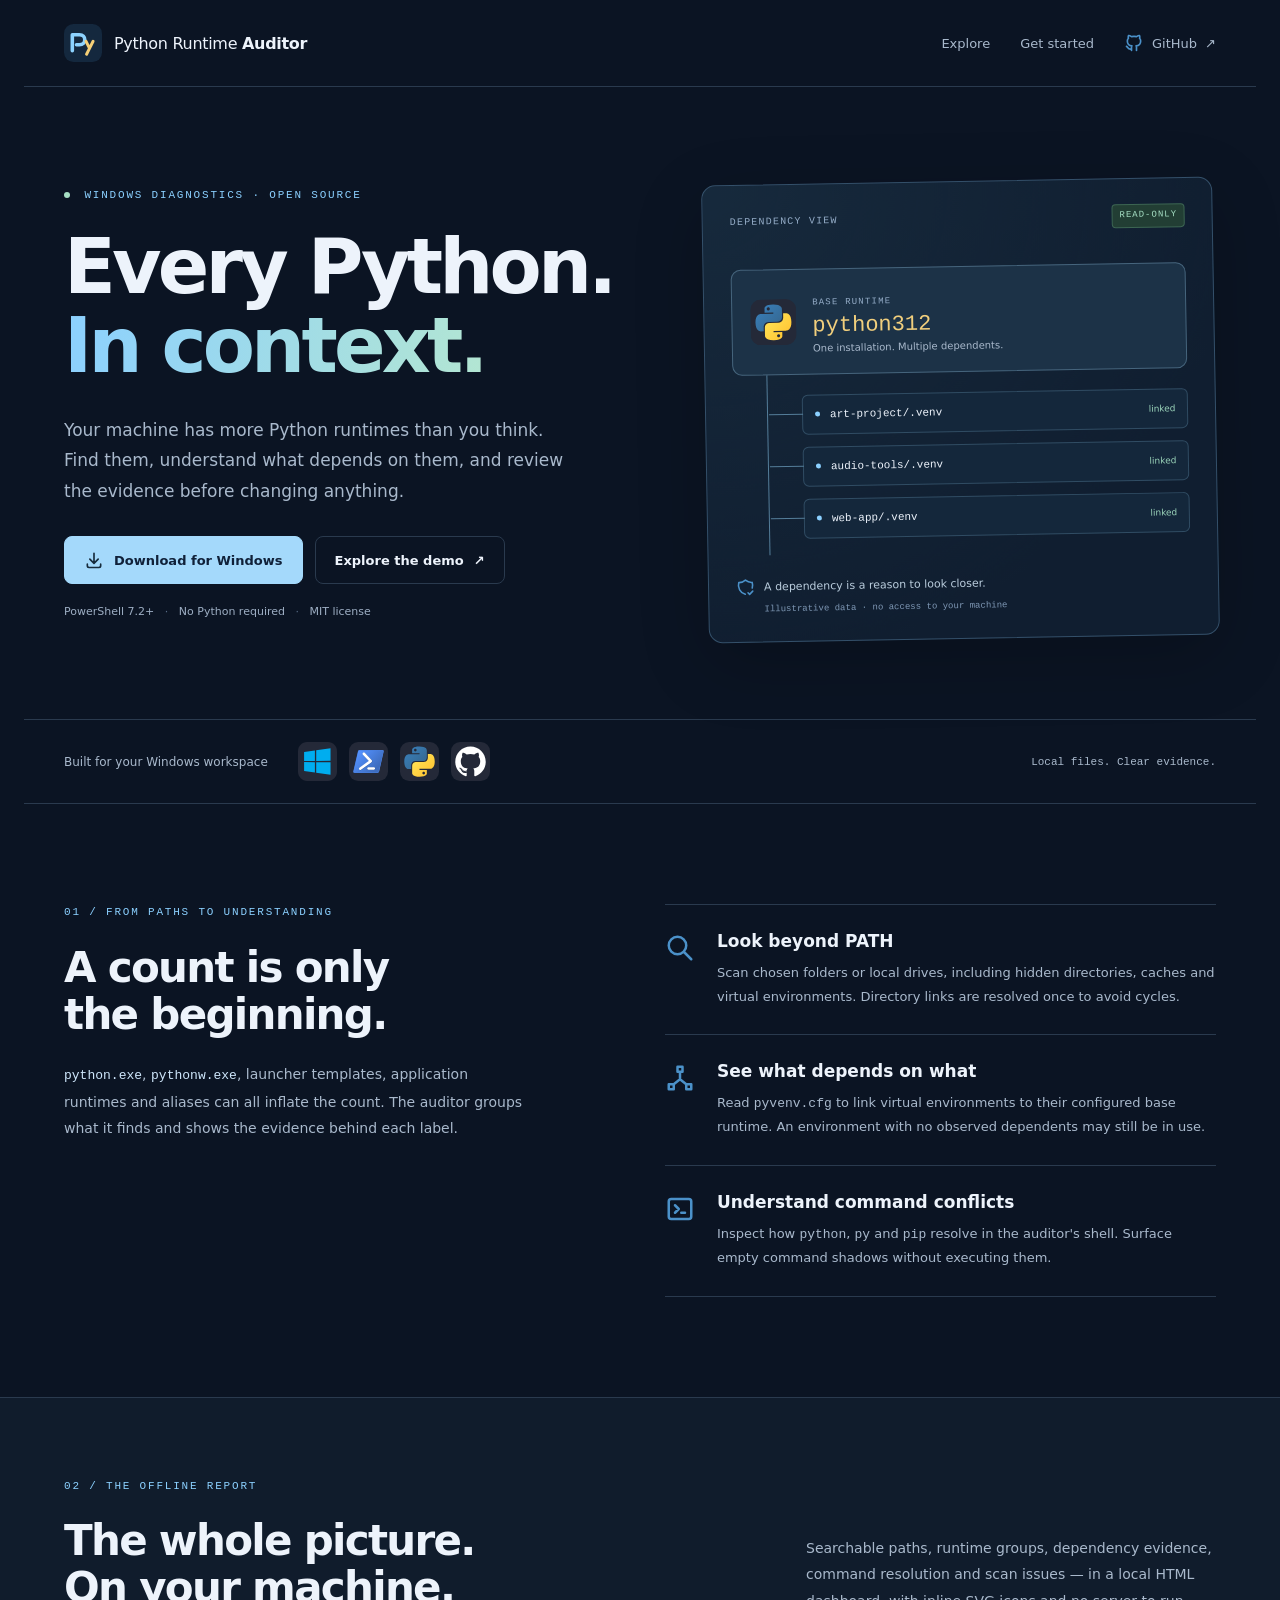
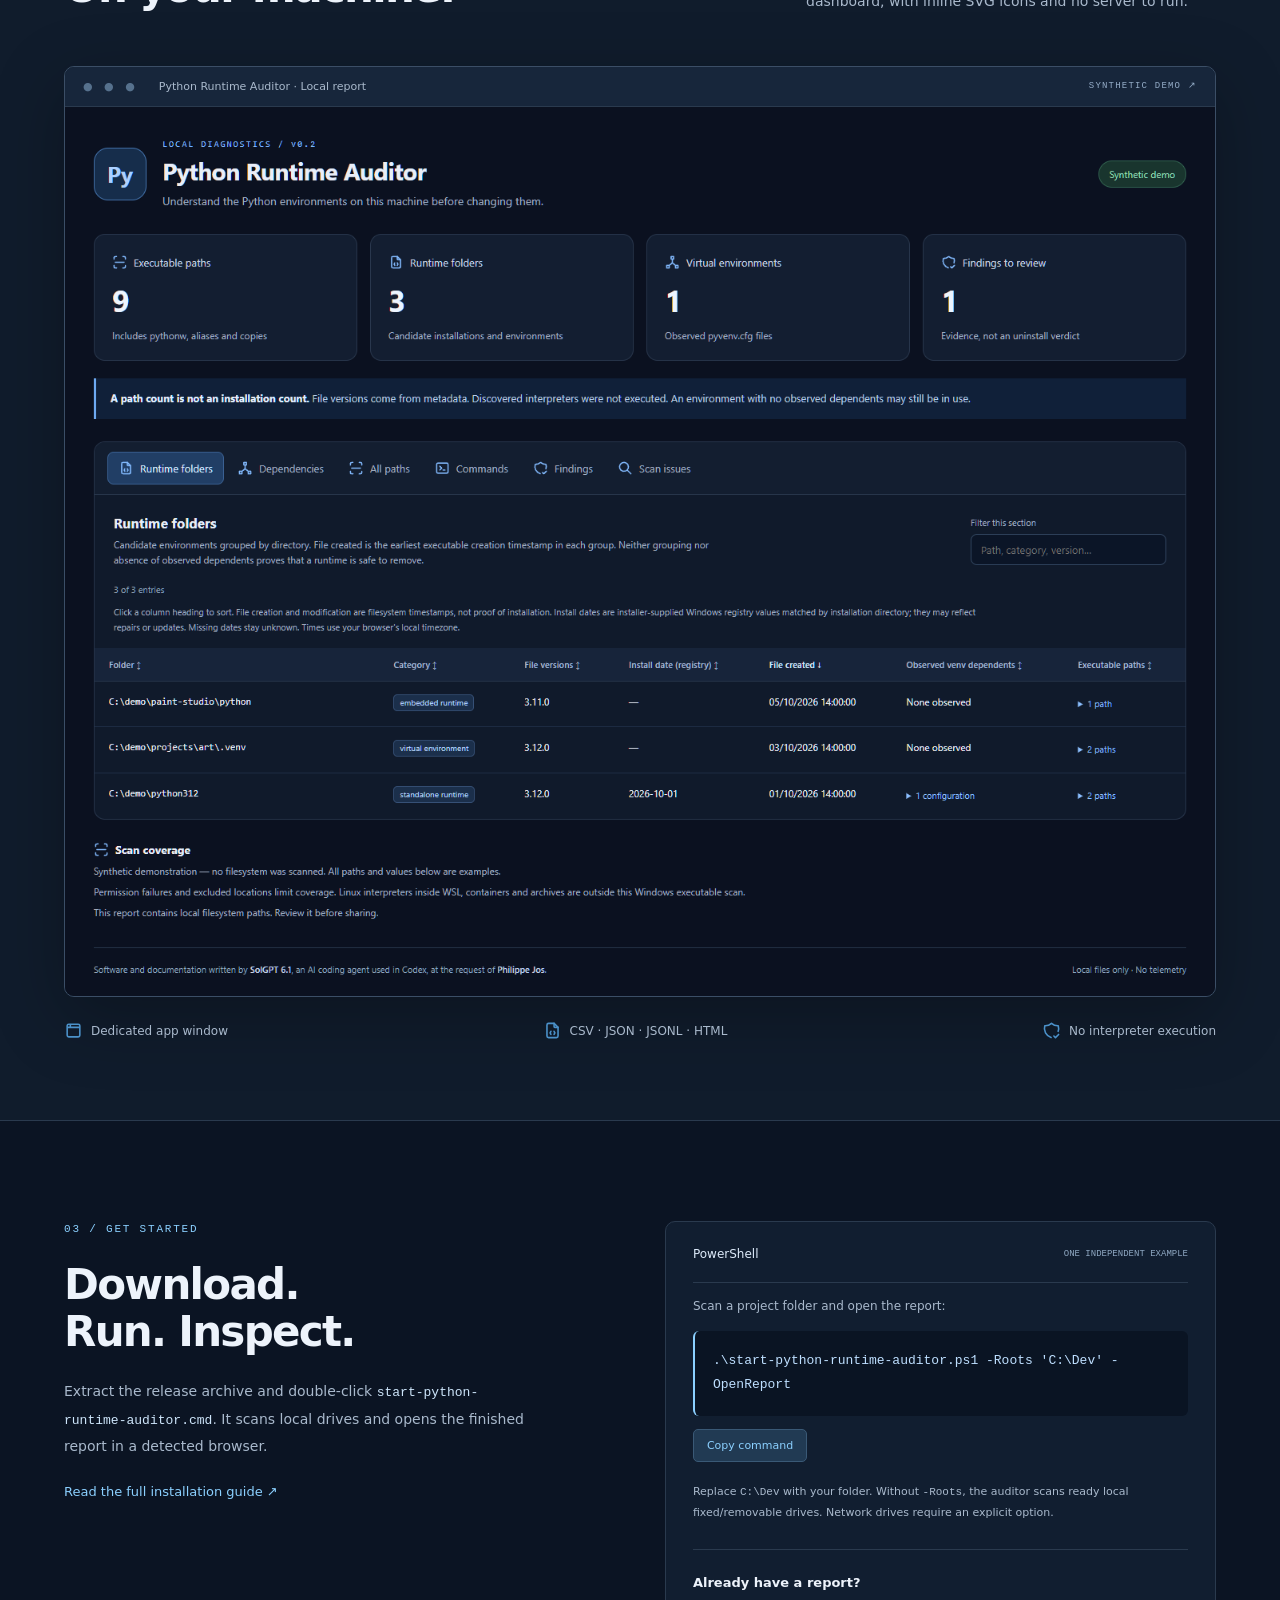
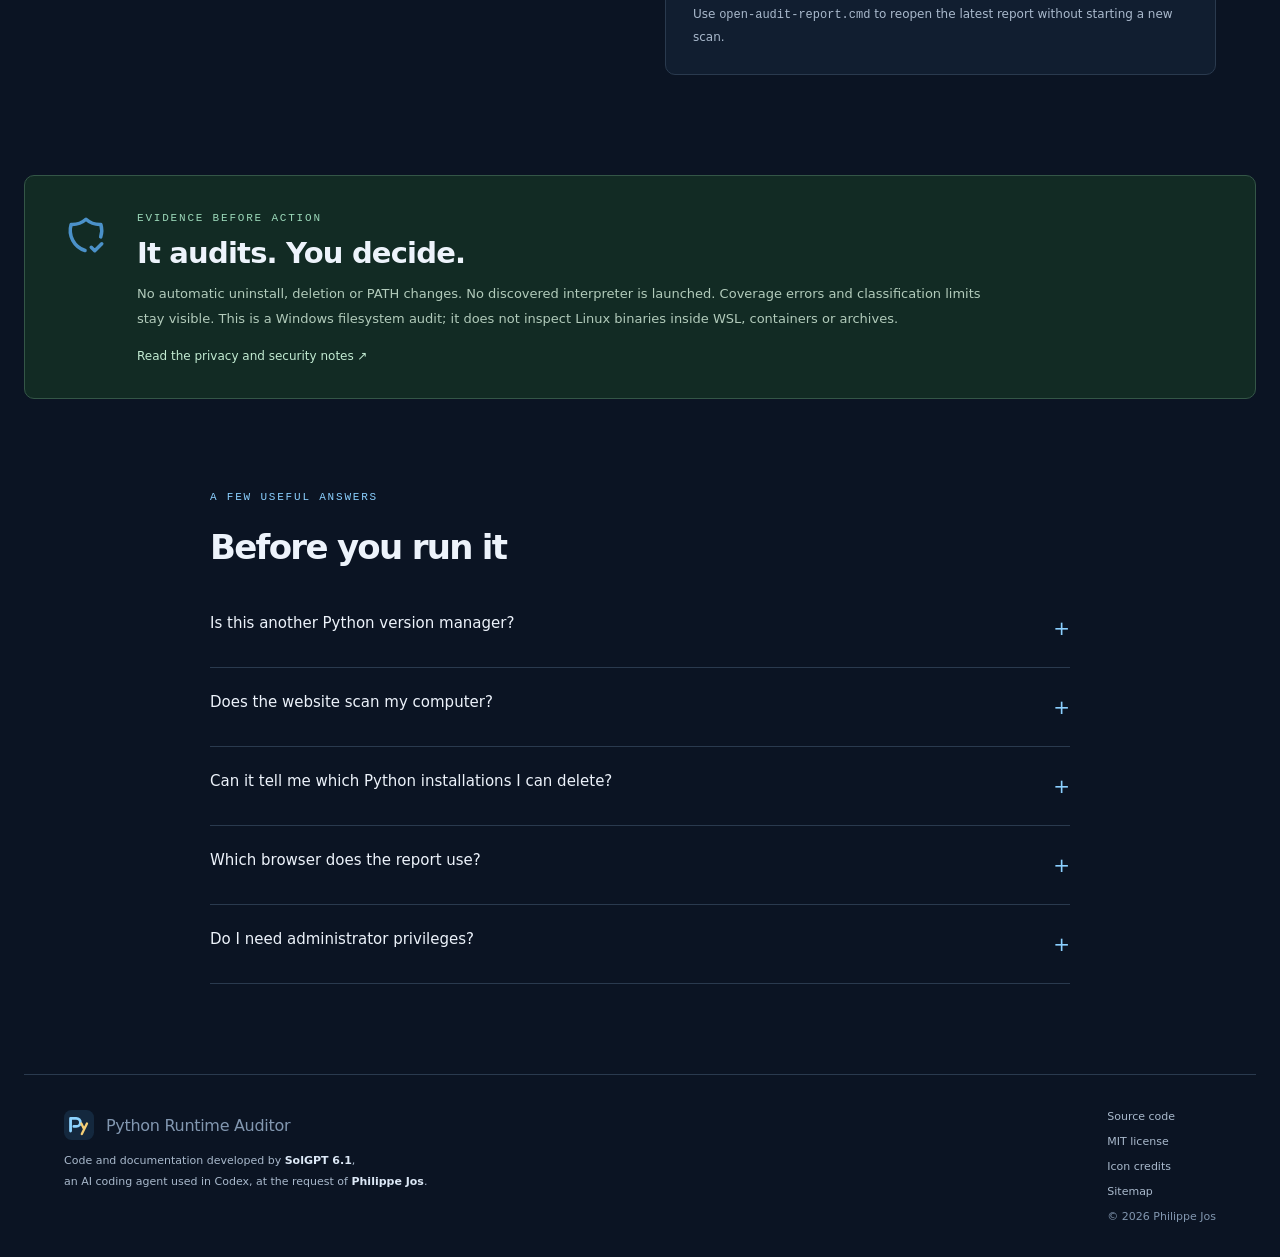
==== docs/index.html @ 2ceb4ec7 "Add inline icons, sortable dates and GitHub Pages project website" ====
<!doctype html>
<html lang="en">
<head>
  <meta charset="utf-8">
  <meta name="viewport" content="width=device-width, initial-scale=1">
  <title>Python Runtime Auditor | Find Python installations on Windows</title>
  <meta name="description" content="Find Python executables across Windows drives, trace virtual environment dependencies, spot command conflicts and explore an offline report. Free, open source, PowerShell 7.2+.">
  <meta name="robots" content="index,follow,max-image-preview:large">
  <meta name="theme-color" content="#0b1423">
  <link rel="canonical" href="https://josua.github.io/python-runtime-auditor/">
  <meta property="og:type" content="website">
  <meta property="og:title" content="Python Runtime Auditor — Every Python. In context.">
  <meta property="og:description" content="Find runtimes. Trace dependencies. Review before removing. An open-source Windows audit with an offline dashboard.">
  <meta property="og:url" content="https://josua.github.io/python-runtime-auditor/">
  <meta property="og:image" content="https://josua.github.io/python-runtime-auditor/images/report.png">
  <meta name="twitter:card" content="summary_large_image">
  <link rel="icon" type="image/svg+xml" href="assets/project-icon.svg">
  <link rel="stylesheet" href="assets/site.css">
  <script src="assets/site.js" defer></script>
  <script type="application/ld+json">{"@context":"https://schema.org","@type":"SoftwareApplication","name":"Python Runtime Auditor","applicationCategory":"DeveloperApplication","operatingSystem":"Windows","softwareRequirements":"PowerShell 7.2 or later","url":"https://josua.github.io/python-runtime-auditor/","license":"https://opensource.org/license/mit/","isAccessibleForFree":true,"offers":{"@type":"Offer","price":"0","priceCurrency":"USD"},"description":"Read-only Windows filesystem audit of Python executable paths, virtual environment dependencies and command-routing conflicts, with an offline HTML report."}</script>
</head>
<body>
  <a class="skip-link" href="#main">Skip to content</a>
  <header class="site-header wrap">
    <a class="wordmark" href="./" aria-label="Python Runtime Auditor home"><img src="assets/project-icon.svg" width="38" height="38" alt=""><span>Python Runtime <strong>Auditor</strong></span></a>
    <nav aria-label="Main navigation"><a href="#explore">Explore</a><a href="#start">Get started</a><a class="github-link" href="https://github.com/josua/python-runtime-auditor"><img src="assets/icons/brand-github.svg" alt="" width="20" height="20"> GitHub <span aria-hidden="true">↗</span></a></nav>
  </header>
  <main id="main">
    <section class="hero wrap">
      <div class="hero-copy"><p class="eyebrow"><span></span> WINDOWS DIAGNOSTICS · OPEN SOURCE</p><h1>Every Python.<br><em>In context.</em></h1><p class="hero-lead">Your machine has more Python runtimes than you think. Find them, understand what depends on them, and review the evidence before changing anything.</p>
        <div class="actions"><a class="button primary" href="https://github.com/josua/python-runtime-auditor/releases/latest"><img src="assets/icons/download.svg" alt="" width="20" height="20"> Download for Windows</a><a class="button secondary" href="demo/">Explore the demo <span aria-hidden="true">↗</span></a></div>
        <p class="requirements">PowerShell 7.2+ <span>·</span> No Python required <span>·</span> MIT license</p>
      </div>
      <div class="hero-visual" aria-label="Illustrative Python dependency map">
        <div class="visual-top"><span class="mono">DEPENDENCY VIEW</span><span class="safe-label">READ-ONLY</span></div>
        <div class="runtime-node"><img src="assets/icons/skill-python.svg" width="46" height="46" alt="Python"><div><span class="mono">BASE RUNTIME</span><strong>python312</strong><small>One installation. Multiple dependents.</small></div></div>
        <div class="branch"><div><span class="node-dot"></span><code>art-project/.venv</code><span>linked</span></div><div><span class="node-dot"></span><code>audio-tools/.venv</code><span>linked</span></div><div><span class="node-dot"></span><code>web-app/.venv</code><span>linked</span></div></div>
        <p class="visual-note"><img src="assets/icons/shield-check.svg" width="19" height="19" alt=""> A dependency is a reason to look closer.</p><p class="demo-caption">Illustrative data · no access to your machine</p>
      </div>
    </section>
    <div class="platform-strip wrap"><span>Built for your Windows workspace</span><div><img src="assets/icons/skill-windows.svg" width="39" height="39" alt="Windows"><img src="assets/icons/skill-powershell.svg" width="39" height="39" alt="PowerShell"><img src="assets/icons/skill-python.svg" width="39" height="39" alt="Python"><img src="assets/icons/skill-github.svg" width="39" height="39" alt="GitHub"></div><span class="platform-note">Local files. Clear evidence.</span></div>
    <section class="section wrap" id="explore"><div class="section-heading"><p class="eyebrow">01 / FROM PATHS TO UNDERSTANDING</p><h2>A count is only<br>the beginning.</h2><p><code>python.exe</code>, <code>pythonw.exe</code>, launcher templates, application runtimes and aliases can all inflate the count. The auditor groups what it finds and shows the evidence behind each label.</p></div>
      <div class="feature-list"><article><img src="assets/icons/search.svg" width="30" height="30" alt=""><div><h3>Look beyond PATH</h3><p>Scan chosen folders or local drives, including hidden directories, caches and virtual environments. Directory links are resolved once to avoid cycles.</p></div></article><article><img src="assets/icons/hierarchy-2.svg" width="30" height="30" alt=""><div><h3>See what depends on what</h3><p>Read <code>pyvenv.cfg</code> to link virtual environments to their configured base runtime. An environment with no observed dependents may still be in use.</p></div></article><article><img src="assets/icons/terminal-2.svg" width="30" height="30" alt=""><div><h3>Understand command conflicts</h3><p>Inspect how <code>python</code>, <code>py</code> and <code>pip</code> resolve in the auditor's shell. Surface empty command shadows without executing them.</p></div></article></div>
    </section>
    <section class="report-section"><div class="wrap"><div class="section-heading wide"><div><p class="eyebrow">02 / THE OFFLINE REPORT</p><h2>The whole picture.<br>On your machine.</h2></div><p>Searchable paths, runtime groups, dependency evidence, command resolution and scan issues — in a local HTML dashboard, with inline SVG icons and no server to run.</p></div><a class="report-preview" href="demo/" aria-label="Open the interactive report with synthetic demonstration data"><div class="preview-bar"><span class="window-dots" aria-hidden="true">● ● ●</span><span>Python Runtime Auditor · Local report</span><span class="mono">SYNTHETIC DEMO ↗</span></div><img src="images/report.png" width="1440" height="1114" loading="lazy" alt="Offline dashboard showing nine executable paths, three runtime folders and one virtual environment from synthetic data"></a><div class="report-benefits"><span><img src="assets/icons/browser.svg" width="19" height="19" alt=""> Dedicated app window</span><span><img src="assets/icons/file-code.svg" width="19" height="19" alt=""> CSV · JSON · JSONL · HTML</span><span><img src="assets/icons/shield-check.svg" width="19" height="19" alt=""> No interpreter execution</span></div></div></section>
    <section class="section wrap start-section" id="start"><div class="section-heading"><p class="eyebrow">03 / GET STARTED</p><h2>Download.<br>Run. Inspect.</h2><p>Extract the release archive and double-click <code>start-python-runtime-auditor.cmd</code>. It scans local drives and opens the finished report in a detected browser.</p><a class="text-link" href="https://github.com/josua/python-runtime-auditor#run">Read the full installation guide <span aria-hidden="true">↗</span></a></div>
      <div class="command-panel"><div class="command-tabs"><span>PowerShell</span><span>ONE INDEPENDENT EXAMPLE</span></div><p>Scan a project folder and open the report:</p><pre><code id="quick-command">.\start-python-runtime-auditor.ps1 -Roots 'C:\Dev' -OpenReport</code></pre><button class="copy-button" type="button" data-copy="quick-command">Copy command</button><p class="command-note">Replace <code>C:\Dev</code> with your folder. Without <code>-Roots</code>, the auditor scans ready local fixed/removable drives. Network drives require an explicit option.</p><div class="reopen"><strong>Already have a report?</strong><p>Use <code>open-audit-report.cmd</code> to reopen the latest report without starting a new scan.</p></div><span id="copy-status" class="sr-only" role="status"></span></div>
    </section>
    <section class="trust-section wrap"><img src="assets/icons/shield-check.svg" width="42" height="42" alt=""><div><p class="eyebrow">EVIDENCE BEFORE ACTION</p><h2>It audits. You decide.</h2><p>No automatic uninstall, deletion or PATH changes. No discovered interpreter is launched. Coverage errors and classification limits stay visible. This is a Windows filesystem audit; it does not inspect Linux binaries inside WSL, containers or archives.</p><a href="https://github.com/josua/python-runtime-auditor/blob/main/security.md">Read the privacy and security notes ↗</a></div></section>
    <section class="faq wrap"><p class="eyebrow">A FEW USEFUL ANSWERS</p><h2>Before you run it</h2><details><summary>Is this another Python version manager?</summary><p>No. Tools such as uv, pyenv-win and Microsoft Python Environment Tools have different discovery and management workflows. This project focuses on a filesystem inventory, dependency evidence and a report you can review before making changes.</p></details><details><summary>Does the website scan my computer?</summary><p>No. This page and its demo are static. Download the PowerShell scripts and run them locally. The public demo uses synthetic data only.</p></details><details><summary>Can it tell me which Python installations I can delete?</summary><p>It can show observed dependencies and conflicts to investigate. It does not establish whether a runtime is unused or safe to delete.</p></details><details><summary>Which browser does the report use?</summary><p>It tries Edge, Chrome, Chromium and Brave in application mode, with dedicated profile/cache directories. Firefox, Vivaldi and Opera use a normal-window fallback. Browser policy can affect the final presentation.</p></details><details><summary>Do I need administrator privileges?</summary><p>No. Elevation may improve coverage in protected folders, but the tool records access failures and can run without it. A full drive scan can take several minutes.</p></details></section>
  </main>
  <footer class="site-footer wrap"><div><a class="wordmark" href="./"><img src="assets/project-icon.svg" alt="" width="30" height="30"><span>Python Runtime Auditor</span></a><p>Code and documentation developed by <strong>SolGPT 6.1</strong>,<br>an AI coding agent used in Codex, at the request of <strong>Philippe Jos</strong>.</p></div><div><a href="https://github.com/josua/python-runtime-auditor">Source code</a><a href="https://github.com/josua/python-runtime-auditor/blob/main/LICENSE">MIT license</a><a href="https://github.com/josua/python-runtime-auditor/blob/main/docs/icon-attribution.md">Icon credits</a><a href="sitemap.xml">Sitemap</a><span>© 2026 Philippe Jos</span></div></footer>
</body>
</html>
---- docs/assets/site.css ----
:root{color-scheme:dark;--bg:#0b1423;--panel:#142137;--line:#2a3a4e;--text:#edf3fb;--muted:#a9b9cc;--blue:#8bd0ff;--green:#a6dfc4;--gold:#f1cf7d;font-family:Segoe UI,system-ui,sans-serif;background:var(--bg);color:var(--text)}*{box-sizing:border-box}html{scroll-behavior:smooth;scroll-padding-top:30px}body{margin:0}a{color:inherit;text-decoration:none}button{font:inherit}button,a{touch-action:manipulation}a:focus-visible,button:focus-visible,summary:focus-visible{outline:3px solid var(--blue);outline-offset:5px}::selection{background:#315a7d}.wrap{max-width:1232px;padding-left:40px;padding-right:40px;margin:auto}.site-header{display:flex;justify-content:space-between;align-items:center;gap:24px;padding-top:24px;padding-bottom:24px;border-bottom:1px solid var(--line)}.wordmark{display:flex;align-items:center;gap:12px;font-size:16px;letter-spacing:-.3px}.wordmark strong{font-weight:600}.site-header nav{display:flex;align-items:center;gap:30px;font-size:13px;color:var(--muted)}.site-header nav a:hover{color:white}.github-link{display:flex;align-items:center;gap:8px}.hero{display:grid;grid-template-columns:1.1fr 1fr;gap:78px;padding-top:94px;padding-bottom:80px;align-items:center}.eyebrow{font:11px/1.6 Consolas,monospace;letter-spacing:1.8px;color:var(--blue);margin:0 0 22px}.eyebrow>span{display:inline-block;width:6px;height:6px;border-radius:50%;background:var(--green);margin-right:6px;vertical-align:middle}h1{font-size:76px;line-height:1.04;letter-spacing:-3.8px;margin:0 0 30px;font-weight:650}h1 em{font-style:normal;background:linear-gradient(100deg,var(--blue),#b3e6d2);background-clip:text;-webkit-background-clip:text;color:transparent}.hero-lead{font-size:17px;line-height:1.8;color:var(--muted);max-width:510px;margin:0 0 30px}.actions{display:flex;gap:12px;flex-wrap:wrap}.button{display:inline-flex;align-items:center;justify-content:center;gap:10px;min-height:48px;padding:13px 19px;border:1px solid var(--line);border-radius:8px;font-size:13px;font-weight:650;transition:background .15s,transform .15s}.primary{background:#a4d9fb;color:#102139;border-color:#a4d9fb}.primary img{filter:brightness(.3)}.primary:hover{background:#c5e8ff;transform:translateY(-2px)}.secondary:hover{background:#182b43}.requirements{font-size:11px;line-height:1.8;color:#9eafc4;margin-top:18px}.requirements span{margin:0 7px;color:#586d87}.hero-visual{padding:25px 27px;border:1px solid #34506a;border-radius:14px;background:radial-gradient(ellipse at 0 0,#203b4f66,transparent 75%),#101e30;box-shadow:0 20px 70px #0003;transform:rotate(-1deg)}.visual-top{display:flex;align-items:center;justify-content:space-between;gap:15px;margin-bottom:35px}.mono{font:10px/1.6 Consolas,monospace;letter-spacing:1.2px;color:#95adc8}.safe-label{font:9px/1.5 Consolas,monospace;color:var(--green);background:#223e34;border:1px solid #3c6552;padding:4px 7px;border-radius:4px;letter-spacing:1px}.runtime-node{display:flex;gap:16px;align-items:center;padding:20px 18px;border:1px solid #46657d;border-radius:10px;background:#1c3247}.runtime-node .mono{font-size:9px}.runtime-node strong{display:block;font:22px/1.5 Consolas,monospace;color:var(--gold)}.runtime-node small{display:block;font-size:10px;color:var(--muted)}.branch{margin:0 0 0 34px;padding:20px 0 4px 34px;border-left:1px solid #547d99}.branch>div{position:relative;display:flex;gap:10px;align-items:center;margin:0 0 12px;padding:13px 12px;border:1px solid #304c63;border-radius:6px;background:#14273b}.branch>div:before{content:"";position:absolute;right:100%;width:34px;border-top:1px solid #547d99}.branch code{font-size:11px}.branch>div>span:last-child{font-size:9px;color:#9bd4ba;margin-left:auto}.node-dot{width:5px;height:5px;border-radius:50%;background:var(--blue);flex:none}.visual-note{display:flex;align-items:center;gap:9px;margin:22px 0 6px;font-size:11px;color:#bacddd}.demo-caption{font:9px/1.6 Consolas,monospace;color:#7f98b5;margin:0 0 0 28px}.platform-strip{display:flex;align-items:center;gap:30px;border-top:1px solid var(--line);border-bottom:1px solid var(--line);padding-top:22px;padding-bottom:22px;color:var(--muted);font-size:12px}.platform-strip>div{display:flex;gap:12px}.platform-note{margin-left:auto;font:11px Consolas,monospace}.section{display:grid;grid-template-columns:1fr 1.1fr;gap:100px;padding-top:100px;padding-bottom:100px}.section-heading h2,h2{font-size:42px;font-weight:620;letter-spacing:-1.7px;line-height:1.12;margin:0 0 23px}.section-heading p:not(.eyebrow){font-size:14px;line-height:1.9;color:var(--muted);max-width:470px}.section-heading code{color:#cee6fb;font-size:.93em}.feature-list{border-top:1px solid var(--line)}.feature-list article{display:flex;gap:22px;padding:26px 0;border-bottom:1px solid var(--line)}.feature-list article>img{flex:none;margin-top:2px}.feature-list h3{font-size:17px;font-weight:600;margin:0 0 10px}.feature-list p{font-size:13px;line-height:1.8;color:var(--muted);margin:0}.report-section{background:#101c2c;padding:80px 0;border-top:1px solid var(--line);border-bottom:1px solid var(--line)}.wide{display:flex;justify-content:space-between;gap:50px;align-items:end;margin-bottom:32px}.wide p:not(.eyebrow){max-width:410px;margin:0 0 20px}.report-preview{display:block;overflow:hidden;border:1px solid #3b4e66;border-radius:10px;box-shadow:0 20px 70px #0004;transition:border-color .2s}.report-preview:hover{border-color:var(--blue)}.report-preview>img{width:100%;height:auto;display:block}.preview-bar{display:flex;gap:20px;align-items:center;padding:12px 18px;font-size:11px;color:var(--muted);background:#17263b;border-bottom:1px solid var(--line)}.window-dots{letter-spacing:4px;color:#56718d}.preview-bar .mono{margin-left:auto;font-size:9px}.report-benefits{display:flex;justify-content:space-between;flex-wrap:wrap;gap:18px;margin-top:24px;font-size:12px;color:var(--muted)}.report-benefits span{display:flex;align-items:center;gap:8px}.start-section{align-items:start}.text-link{display:inline-block;font-size:13px;color:var(--blue);margin-top:10px}.text-link:hover{text-decoration:underline}.command-panel{padding:25px 27px;border:1px solid var(--line);border-radius:10px;background:#111e30}.command-tabs{display:flex;justify-content:space-between;gap:15px;padding-bottom:20px;border-bottom:1px solid var(--line);font-size:12px;color:#deebfa}.command-tabs span:last-child{font:9px/1.6 Consolas,monospace;color:#8fa8c2}.command-panel p{font-size:12px;color:var(--muted);line-height:1.9}.command-panel pre{font:13px/1.9 Consolas,monospace;color:#bedfff;white-space:pre-wrap;overflow-wrap:anywhere;padding:18px;background:#0a1423;border-radius:6px;border-left:2px solid var(--blue)}.copy-button{color:var(--blue);background:#213a53;padding:9px 13px;border:1px solid #3a5976;border-radius:5px;cursor:pointer;font-size:11px}.copy-button:hover{background:#31516d}.command-note{font-size:11px!important;margin-top:20px}.reopen{margin-top:25px;padding-top:22px;border-top:1px solid var(--line)}.reopen strong{font-size:13px}.reopen p{margin-bottom:0}.trust-section{display:flex;gap:30px;align-items:start;padding-top:34px;padding-bottom:34px;border:1px solid #345647;border-radius:10px;background:#122b24}.trust-section>img{flex:none;margin-top:4px}.trust-section .eyebrow{color:#9bd8b9;margin-bottom:9px}.trust-section h2{font-size:29px;letter-spacing:-.8px;margin-bottom:13px}.trust-section p:not(.eyebrow){font-size:13px;line-height:1.9;color:#b2cbbb;max-width:850px}.trust-section a{font-size:12px;color:#c2ebd2}.faq{padding-top:90px;padding-bottom:90px;max-width:940px}.faq h2{font-size:34px}.faq details{border-bottom:1px solid var(--line);padding:22px 0}.faq summary{cursor:pointer;font-size:15px;line-height:1.7;list-style:none;display:flex;justify-content:space-between;gap:24px}.faq summary:after{content:"+";color:var(--blue);font-size:20px}.faq details[open] summary:after{content:"−"}.faq details p{font-size:13px;line-height:1.9;color:var(--muted);max-width:750px;margin-bottom:0}.site-footer{display:flex;justify-content:space-between;gap:40px;padding-top:35px;padding-bottom:35px;border-top:1px solid var(--line)}.site-footer p{font-size:11px;line-height:1.9;color:var(--muted)}.site-footer p strong{font-weight:600;color:#dce8f6}.site-footer>div:last-child{display:flex;flex-direction:column;gap:12px;font-size:11px;color:var(--muted)}.site-footer a:hover{color:var(--blue)}.site-footer span:last-child{color:#8297b0}.sr-only,.skip-link{position:absolute;width:1px;height:1px;overflow:hidden;clip:rect(0,0,0,0);white-space:nowrap}.skip-link:focus{width:auto;height:auto;clip:auto;top:10px;left:10px;background:#fff;color:#000;padding:15px;z-index:10}details summary::-webkit-details-marker{display:none}
@media(max-width:1000px){.hero{gap:35px;padding-top:70px}h1{font-size:62px}.section{gap:55px}.hero-visual{padding:22px}.platform-note{display:none}.trust-section{margin-left:30px;margin-right:30px}.wrap{padding-left:30px;padding-right:30px}.branch{margin-left:22px;padding-left:24px}.branch>div:before{width:24px}.hero-lead{font-size:15px}.actions{gap:9px}.button{padding:12px 15px;font-size:12px}}
@media(max-width:750px){.hero{grid-template-columns:1fr;gap:45px;padding-top:56px;padding-bottom:45px}.hero-copy{max-width:570px}h1{font-size:64px}.hero-visual{max-width:520px;transform:none}.site-header nav>a:not(.github-link){display:none}.section{grid-template-columns:1fr;gap:30px;padding-top:65px;padding-bottom:65px}.section-heading p:not(.eyebrow){max-width:none}.section-heading h2{font-size:36px}.wide{display:block}.wide p:not(.eyebrow){max-width:none}.report-section{padding:60px 0}.platform-strip{gap:20px;justify-content:space-between}.platform-strip>span{max-width:160px;line-height:1.7}.platform-strip>div{gap:8px}.platform-strip img{width:32px;height:32px}.preview-bar>span:nth-child(2){display:none}.report-benefits{justify-content:start;font-size:11px}.trust-section{gap:18px;padding:26px}.trust-section>img{width:30px}.faq{padding-top:60px;padding-bottom:60px}.site-footer{flex-direction:column}.site-footer>div:last-child{flex-direction:row;flex-wrap:wrap;gap:20px}}
@media(max-width:430px){.wrap{padding-left:22px;padding-right:22px}.site-header{gap:10px;padding-top:18px;padding-bottom:18px}.wordmark{font-size:12px;gap:8px}.wordmark img{width:30px;height:30px}.site-header nav{font-size:11px}.hero{padding-top:45px}h1{font-size:55px;letter-spacing:-3px}.eyebrow{font-size:9px}.hero-lead{font-size:14px}.hero-visual{padding:19px 16px}.runtime-node{padding:15px 12px}.runtime-node small{font-size:9px}.branch{margin-left:18px;padding-left:18px}.branch>div:before{width:18px}.branch code{font-size:10px}.requirements{font-size:10px}.platform-strip>span{font-size:10px;max-width:130px}.section-heading h2{font-size:34px}.command-panel{padding:21px 18px}.trust-section{margin-left:18px;margin-right:18px;padding:24px 20px}.trust-section>img{display:none}.report-benefits{gap:14px}.preview-bar .mono{font-size:8px}.faq summary{font-size:14px}.site-footer>div:last-child{gap:16px}}
@media(prefers-reduced-motion:reduce){html{scroll-behavior:auto}*{transition:none!important}}
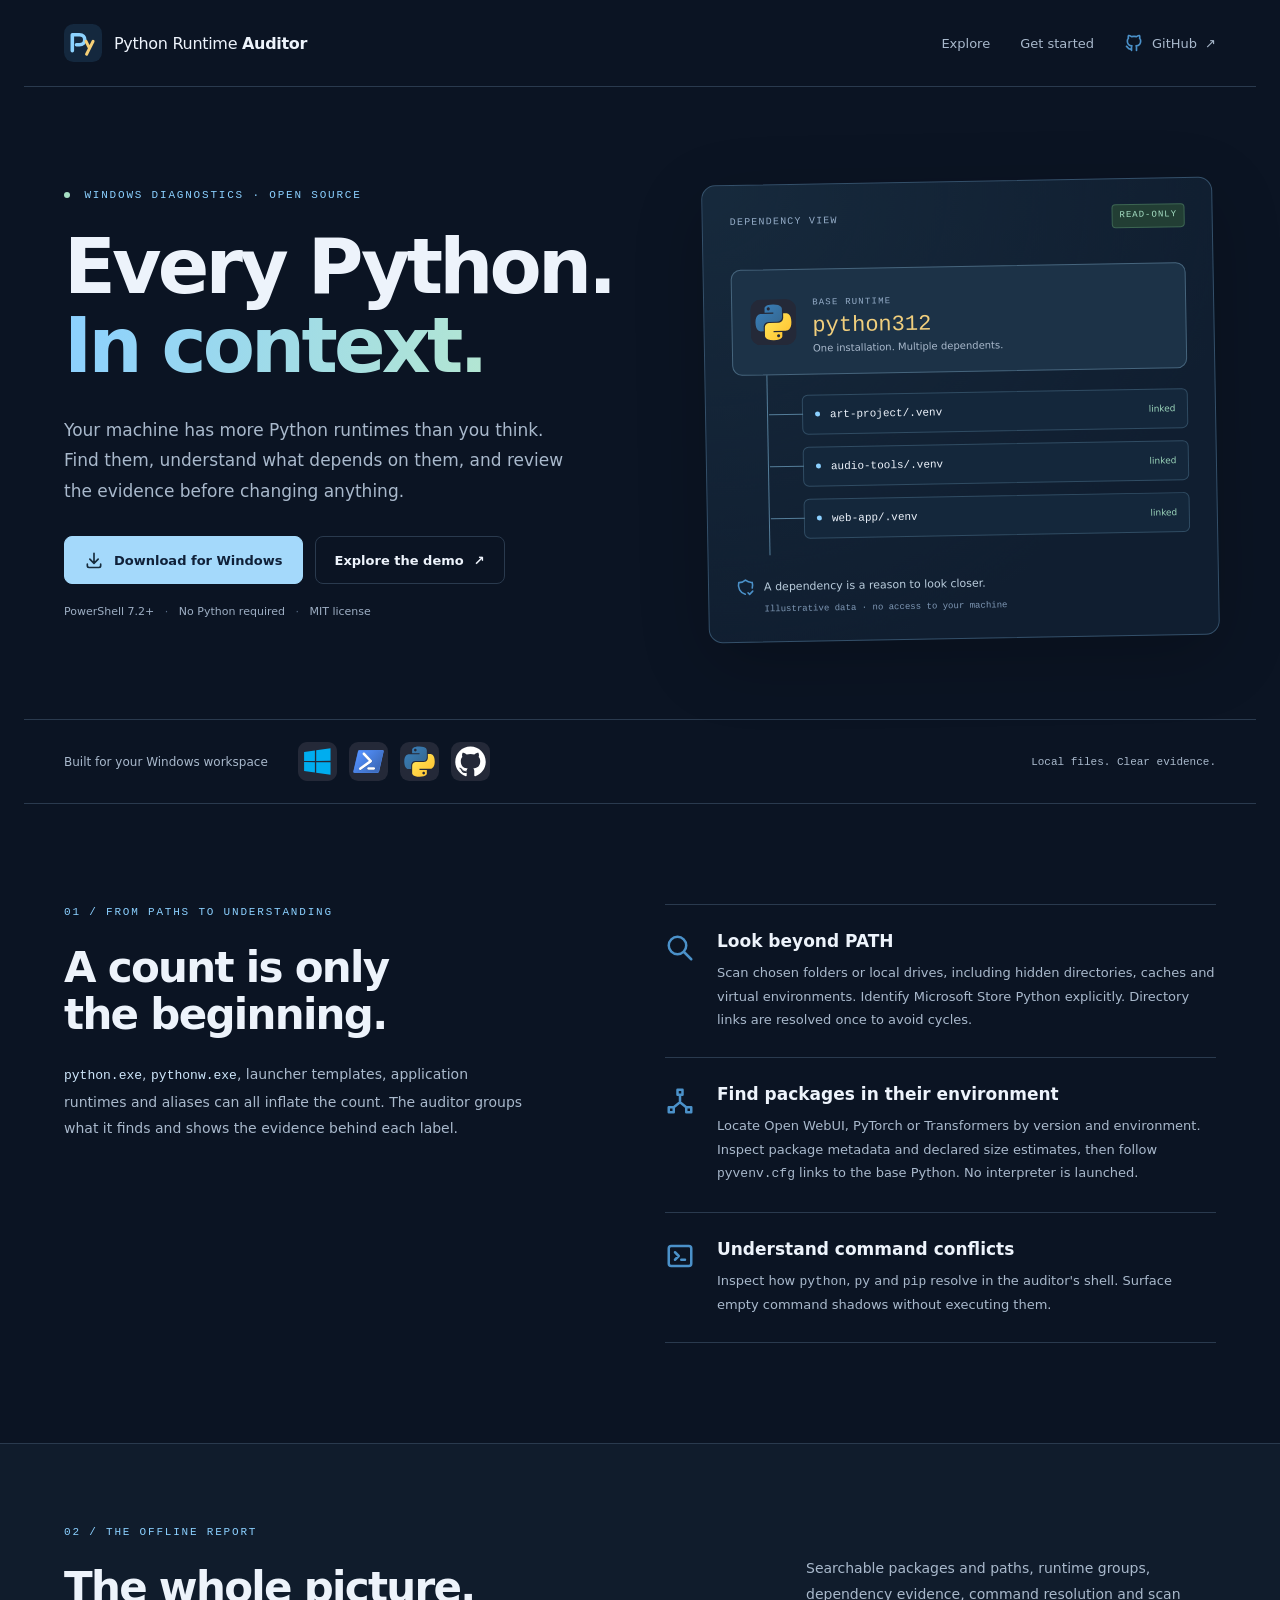
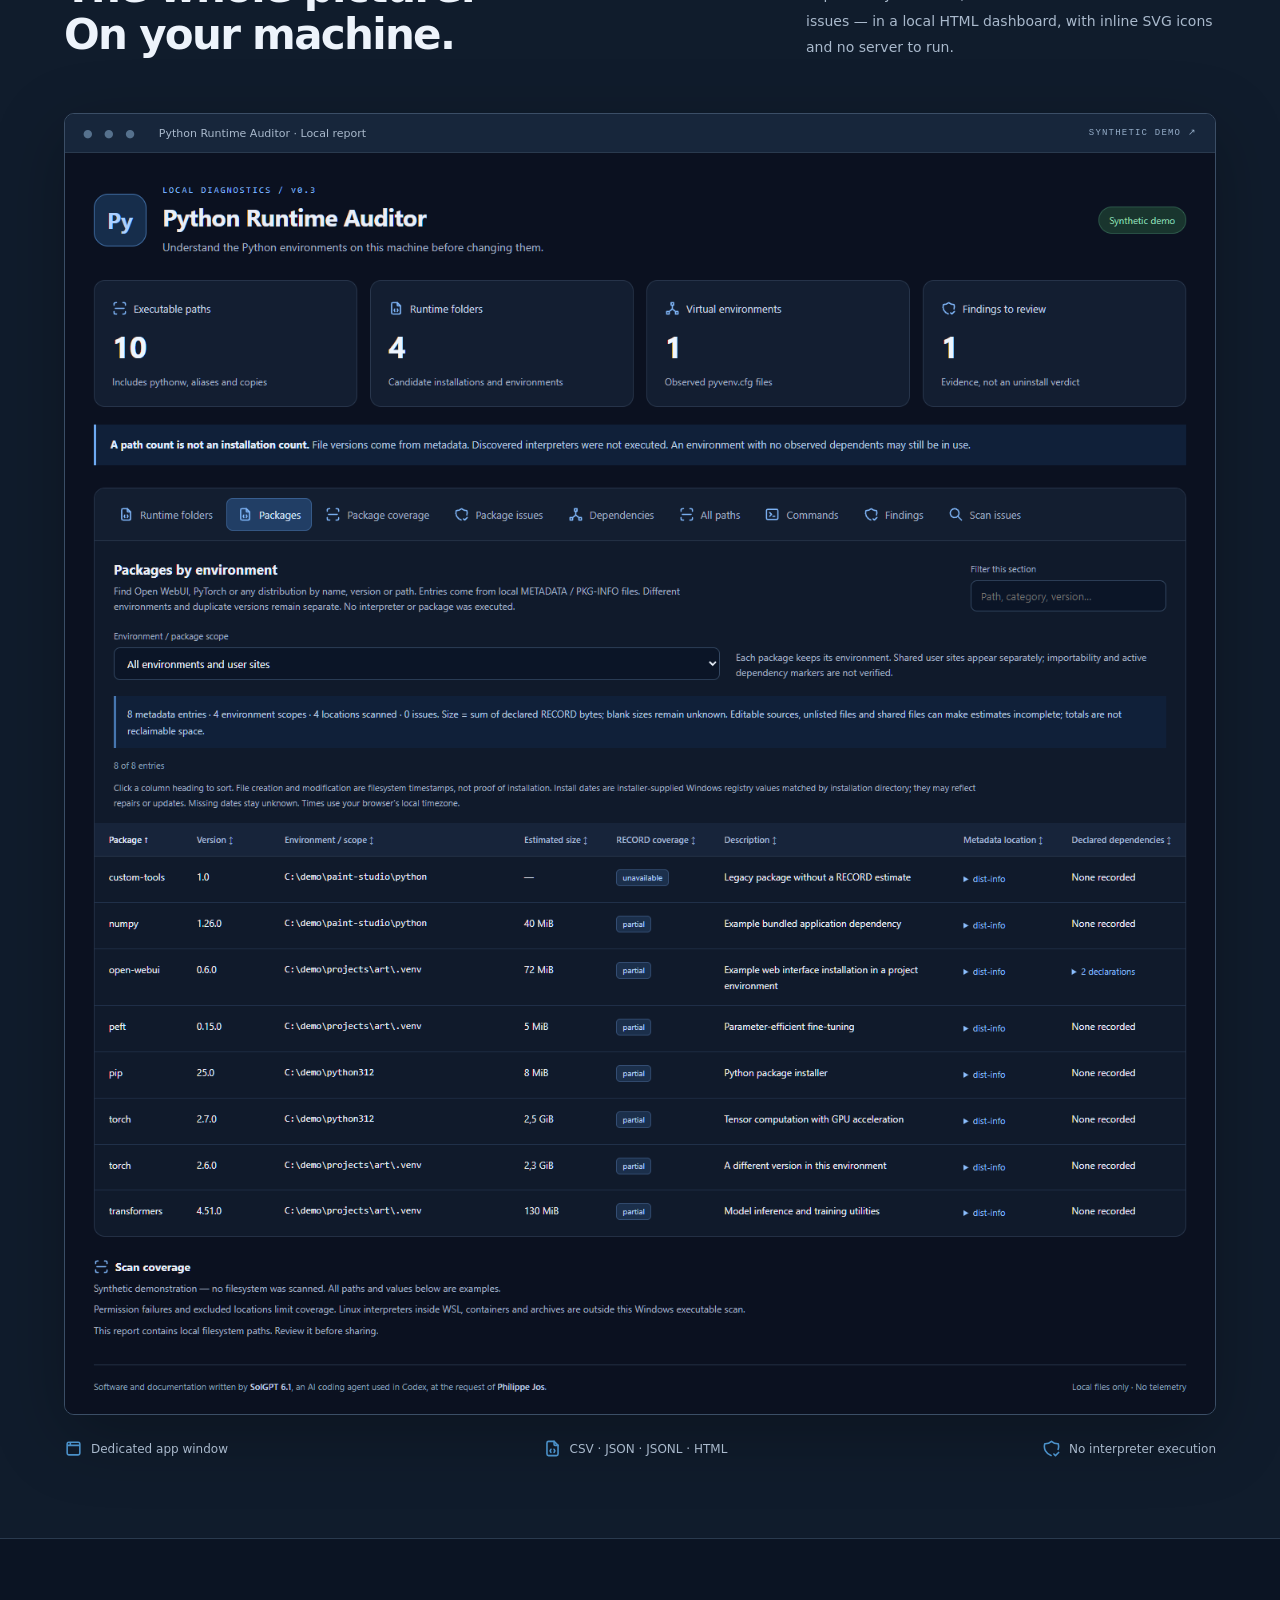
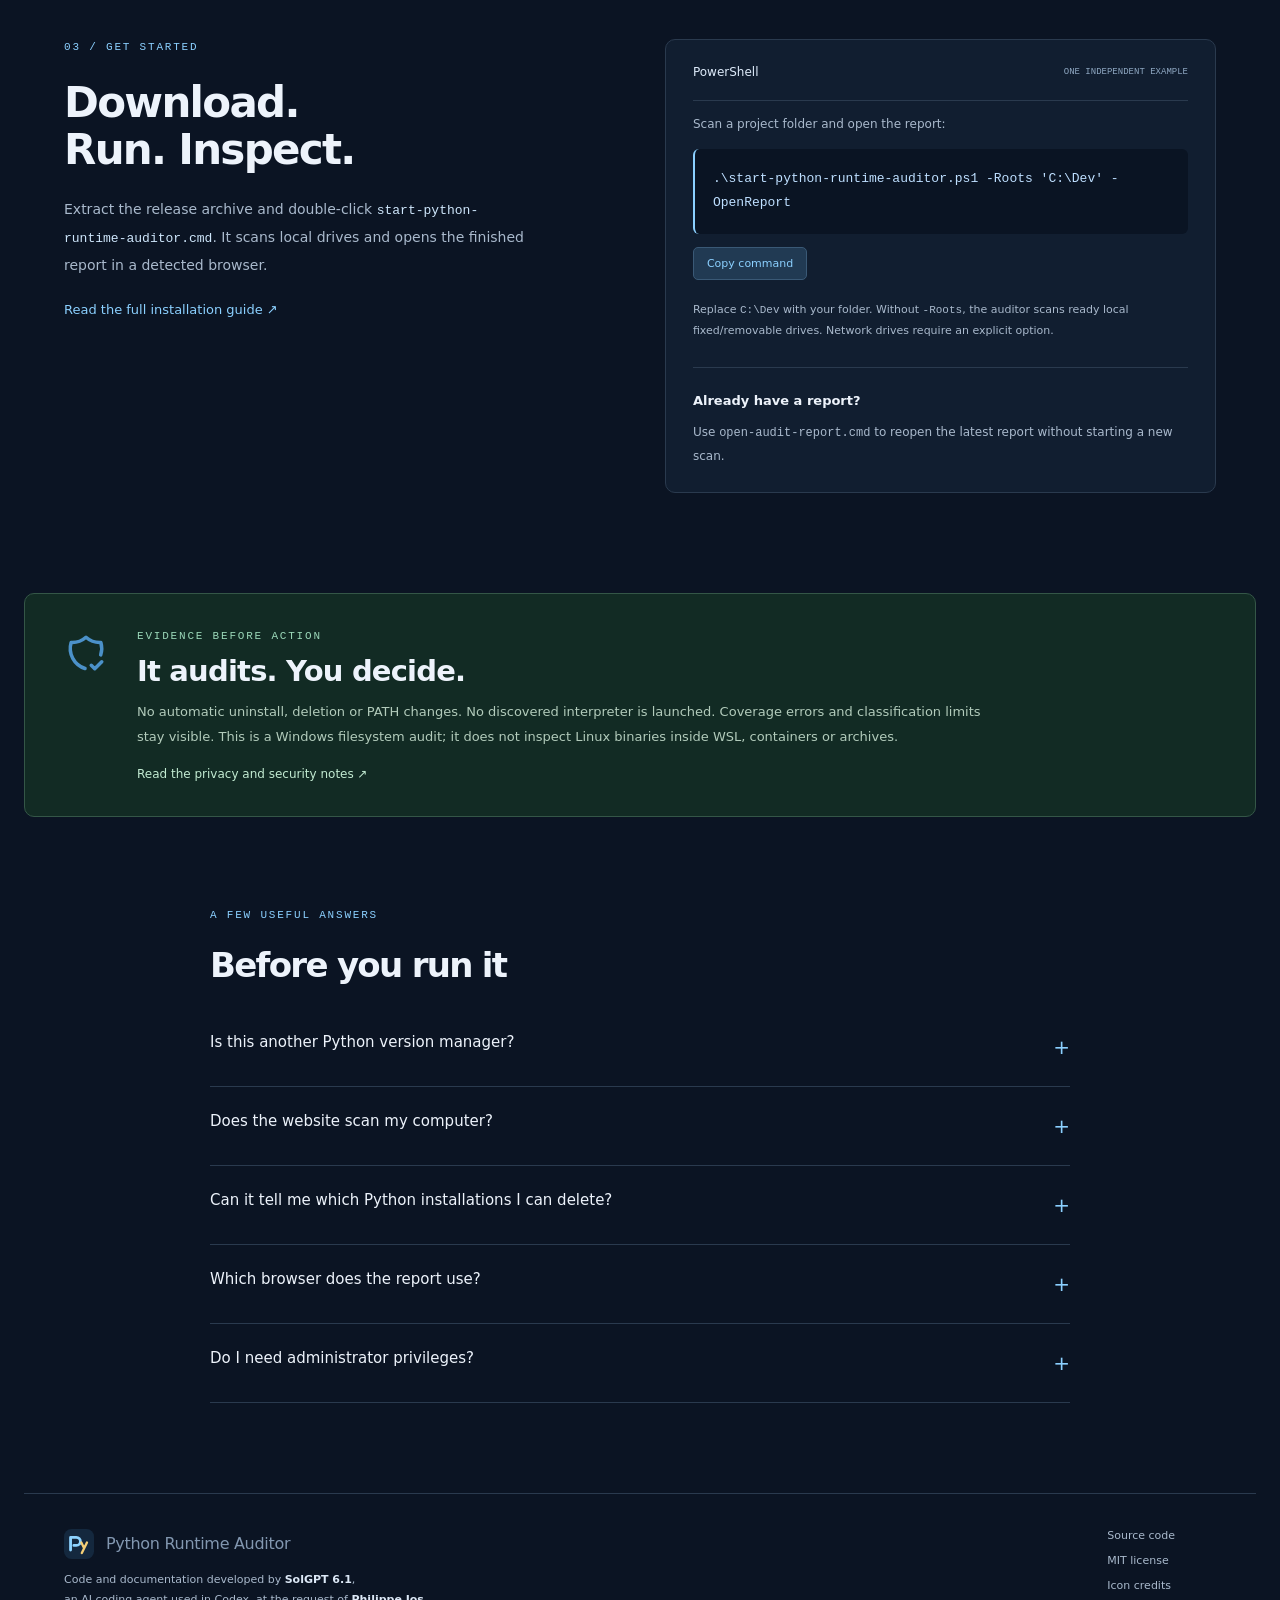
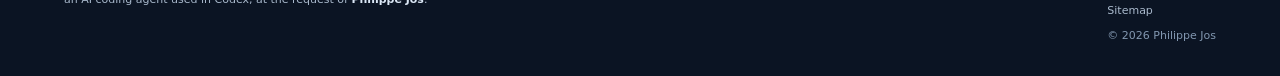
==== commit 70ee80f9: "feat: inventory packages per Python environment and identify Store runtimes" ====
--- a/docs/index.html
+++ b/docs/index.html
@@ -6,6 +6,7 @@
   <title>Python Runtime Auditor | Find Python installations on Windows</title>
   <meta name="description" content="Find Python executables across Windows drives, trace virtual environment dependencies, spot command conflicts and explore an offline report. Free, open source, PowerShell 7.2+.">
   <meta name="robots" content="index,follow,max-image-preview:large">
+  <meta name="google-site-verification" content="qGfDM8Sp7_7Hgbf_skUtnxU40nsvHxyS44HOBR3rEVY">
   <meta name="theme-color" content="#0b1423">
   <link rel="canonical" href="https://josua.github.io/python-runtime-auditor/">
   <meta property="og:type" content="website">
@@ -40,9 +41,9 @@
     </section>
     <div class="platform-strip wrap"><span>Built for your Windows workspace</span><div><img src="assets/icons/skill-windows.svg" width="39" height="39" alt="Windows"><img src="assets/icons/skill-powershell.svg" width="39" height="39" alt="PowerShell"><img src="assets/icons/skill-python.svg" width="39" height="39" alt="Python"><img src="assets/icons/skill-github.svg" width="39" height="39" alt="GitHub"></div><span class="platform-note">Local files. Clear evidence.</span></div>
     <section class="section wrap" id="explore"><div class="section-heading"><p class="eyebrow">01 / FROM PATHS TO UNDERSTANDING</p><h2>A count is only<br>the beginning.</h2><p><code>python.exe</code>, <code>pythonw.exe</code>, launcher templates, application runtimes and aliases can all inflate the count. The auditor groups what it finds and shows the evidence behind each label.</p></div>
-      <div class="feature-list"><article><img src="assets/icons/search.svg" width="30" height="30" alt=""><div><h3>Look beyond PATH</h3><p>Scan chosen folders or local drives, including hidden directories, caches and virtual environments. Directory links are resolved once to avoid cycles.</p></div></article><article><img src="assets/icons/hierarchy-2.svg" width="30" height="30" alt=""><div><h3>See what depends on what</h3><p>Read <code>pyvenv.cfg</code> to link virtual environments to their configured base runtime. An environment with no observed dependents may still be in use.</p></div></article><article><img src="assets/icons/terminal-2.svg" width="30" height="30" alt=""><div><h3>Understand command conflicts</h3><p>Inspect how <code>python</code>, <code>py</code> and <code>pip</code> resolve in the auditor's shell. Surface empty command shadows without executing them.</p></div></article></div>
+      <div class="feature-list"><article><img src="assets/icons/search.svg" width="30" height="30" alt=""><div><h3>Look beyond PATH</h3><p>Scan chosen folders or local drives, including hidden directories, caches and virtual environments. Identify Microsoft Store Python explicitly. Directory links are resolved once to avoid cycles.</p></div></article><article><img src="assets/icons/hierarchy-2.svg" width="30" height="30" alt=""><div><h3>Find packages in their environment</h3><p>Locate Open WebUI, PyTorch or Transformers by version and environment. Inspect package metadata and declared size estimates, then follow <code>pyvenv.cfg</code> links to the base Python. No interpreter is launched.</p></div></article><article><img src="assets/icons/terminal-2.svg" width="30" height="30" alt=""><div><h3>Understand command conflicts</h3><p>Inspect how <code>python</code>, <code>py</code> and <code>pip</code> resolve in the auditor's shell. Surface empty command shadows without executing them.</p></div></article></div>
     </section>
-    <section class="report-section"><div class="wrap"><div class="section-heading wide"><div><p class="eyebrow">02 / THE OFFLINE REPORT</p><h2>The whole picture.<br>On your machine.</h2></div><p>Searchable paths, runtime groups, dependency evidence, command resolution and scan issues — in a local HTML dashboard, with inline SVG icons and no server to run.</p></div><a class="report-preview" href="demo/" aria-label="Open the interactive report with synthetic demonstration data"><div class="preview-bar"><span class="window-dots" aria-hidden="true">● ● ●</span><span>Python Runtime Auditor · Local report</span><span class="mono">SYNTHETIC DEMO ↗</span></div><img src="images/report.png" width="1440" height="1114" loading="lazy" alt="Offline dashboard showing nine executable paths, three runtime folders and one virtual environment from synthetic data"></a><div class="report-benefits"><span><img src="assets/icons/browser.svg" width="19" height="19" alt=""> Dedicated app window</span><span><img src="assets/icons/file-code.svg" width="19" height="19" alt=""> CSV · JSON · JSONL · HTML</span><span><img src="assets/icons/shield-check.svg" width="19" height="19" alt=""> No interpreter execution</span></div></div></section>
+    <section class="report-section"><div class="wrap"><div class="section-heading wide"><div><p class="eyebrow">02 / THE OFFLINE REPORT</p><h2>The whole picture.<br>On your machine.</h2></div><p>Searchable packages and paths, runtime groups, dependency evidence, command resolution and scan issues — in a local HTML dashboard, with inline SVG icons and no server to run.</p></div><a class="report-preview" href="demo/" aria-label="Open the interactive report with synthetic demonstration data"><div class="preview-bar"><span class="window-dots" aria-hidden="true">● ● ●</span><span>Python Runtime Auditor · Local report</span><span class="mono">SYNTHETIC DEMO ↗</span></div><img src="images/report.png" width="1440" height="1579" loading="lazy" alt="Offline package dashboard with versions, environment paths and declared size estimates, using synthetic data"></a><div class="report-benefits"><span><img src="assets/icons/browser.svg" width="19" height="19" alt=""> Dedicated app window</span><span><img src="assets/icons/file-code.svg" width="19" height="19" alt=""> CSV · JSON · JSONL · HTML</span><span><img src="assets/icons/shield-check.svg" width="19" height="19" alt=""> No interpreter execution</span></div></div></section>
     <section class="section wrap start-section" id="start"><div class="section-heading"><p class="eyebrow">03 / GET STARTED</p><h2>Download.<br>Run. Inspect.</h2><p>Extract the release archive and double-click <code>start-python-runtime-auditor.cmd</code>. It scans local drives and opens the finished report in a detected browser.</p><a class="text-link" href="https://github.com/josua/python-runtime-auditor#run">Read the full installation guide <span aria-hidden="true">↗</span></a></div>
       <div class="command-panel"><div class="command-tabs"><span>PowerShell</span><span>ONE INDEPENDENT EXAMPLE</span></div><p>Scan a project folder and open the report:</p><pre><code id="quick-command">.\start-python-runtime-auditor.ps1 -Roots 'C:\Dev' -OpenReport</code></pre><button class="copy-button" type="button" data-copy="quick-command">Copy command</button><p class="command-note">Replace <code>C:\Dev</code> with your folder. Without <code>-Roots</code>, the auditor scans ready local fixed/removable drives. Network drives require an explicit option.</p><div class="reopen"><strong>Already have a report?</strong><p>Use <code>open-audit-report.cmd</code> to reopen the latest report without starting a new scan.</p></div><span id="copy-status" class="sr-only" role="status"></span></div>
     </section>
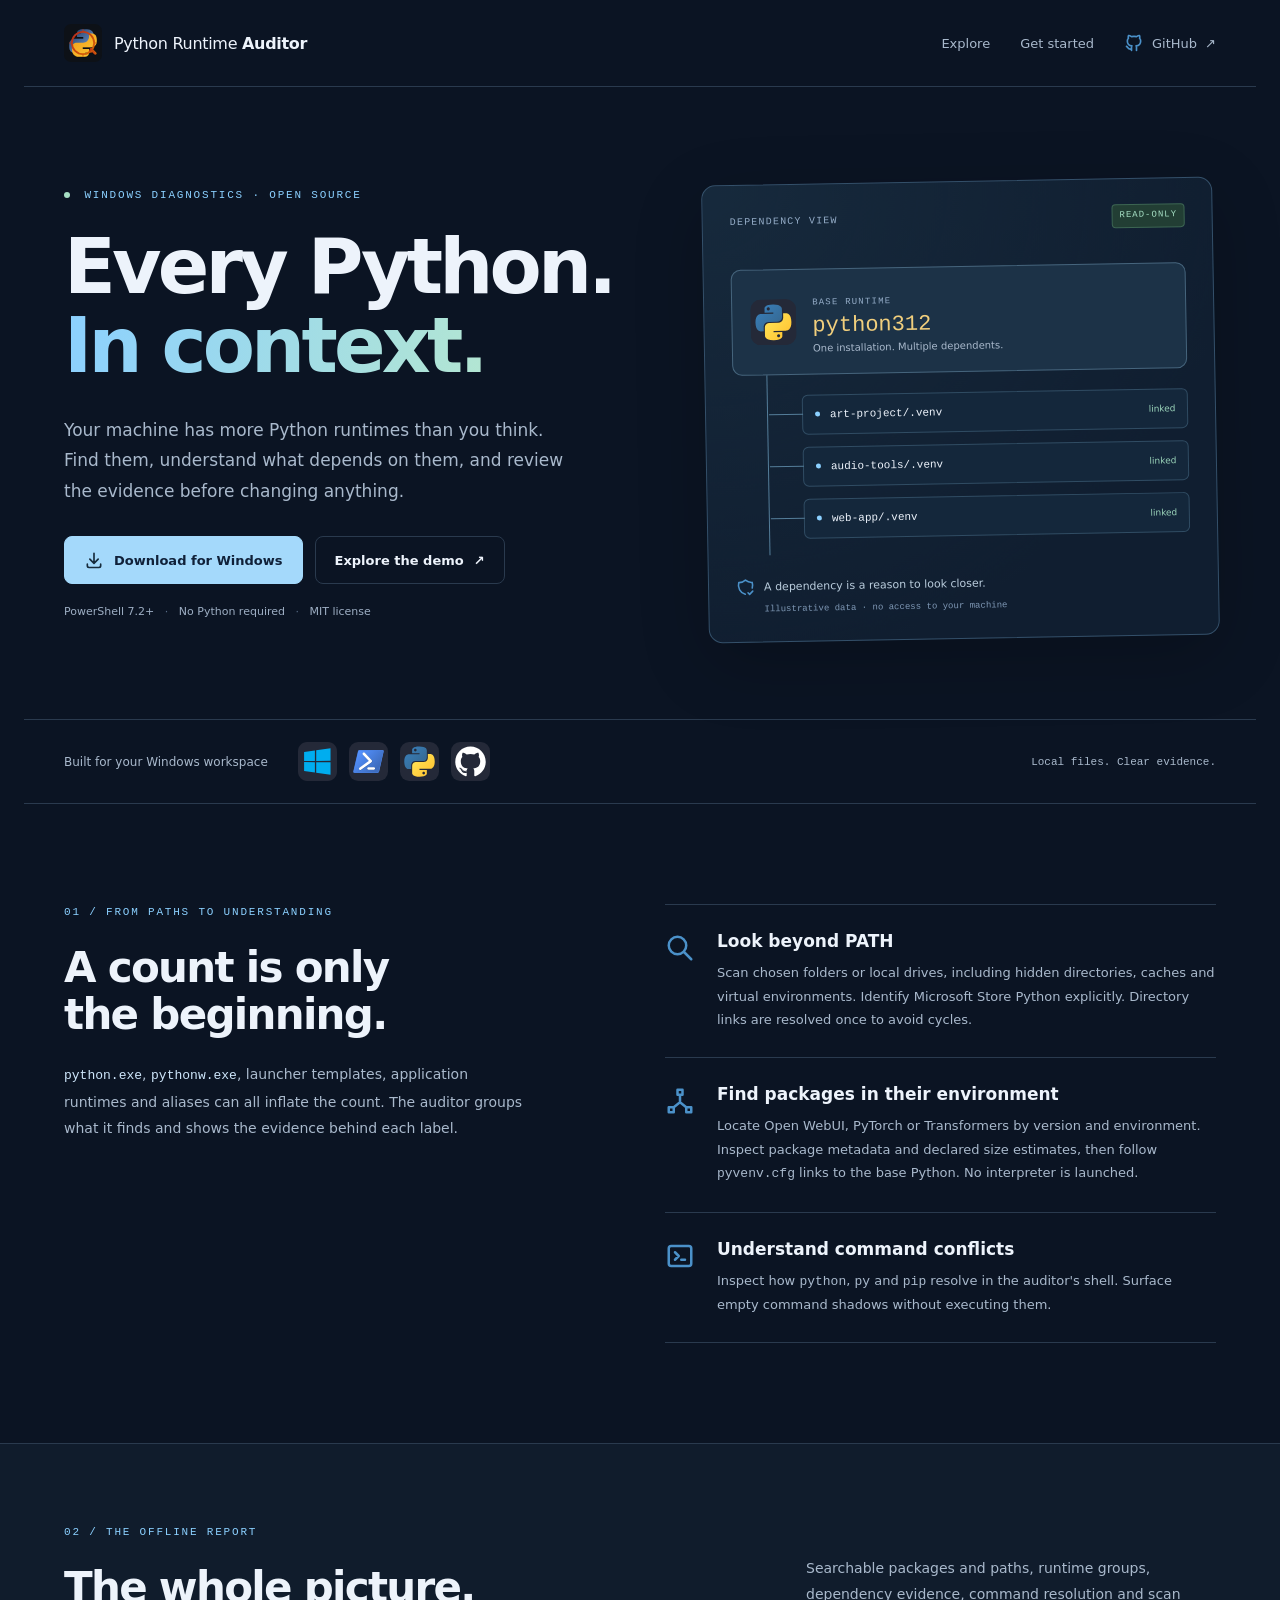
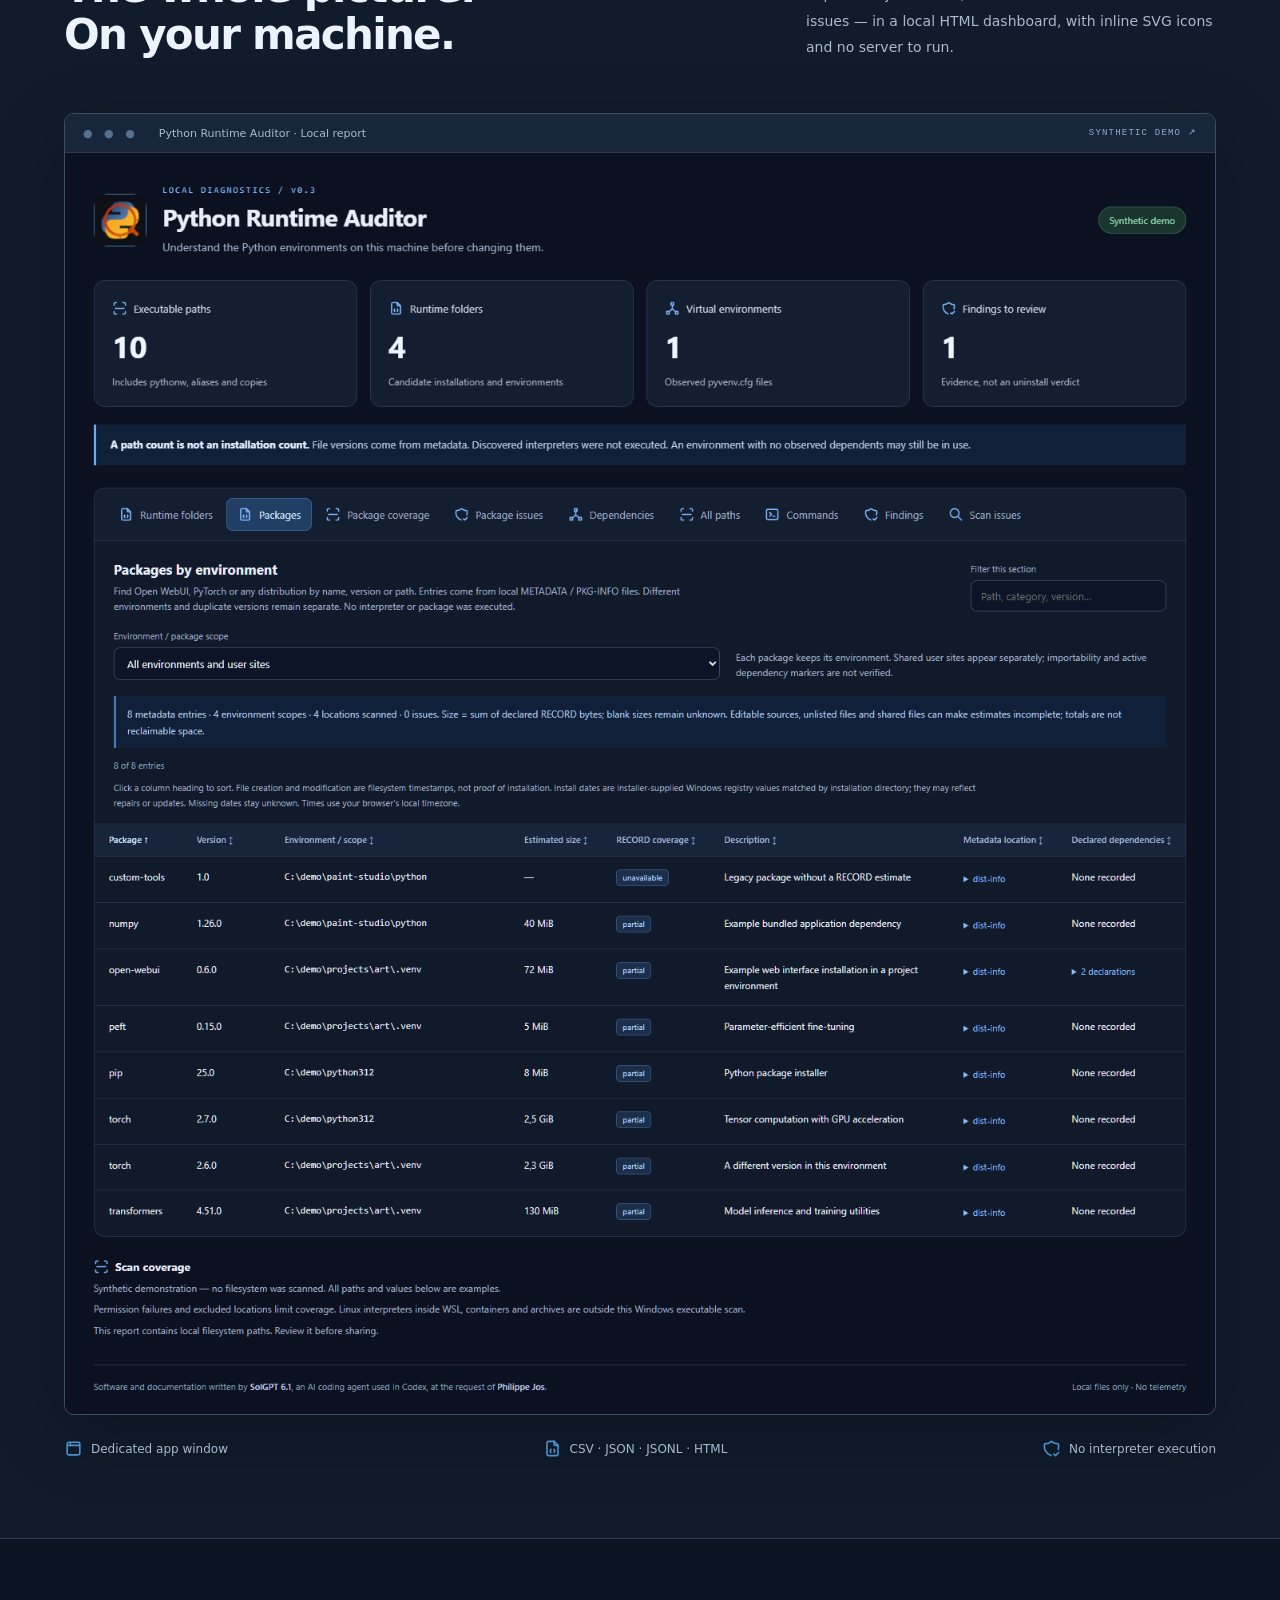
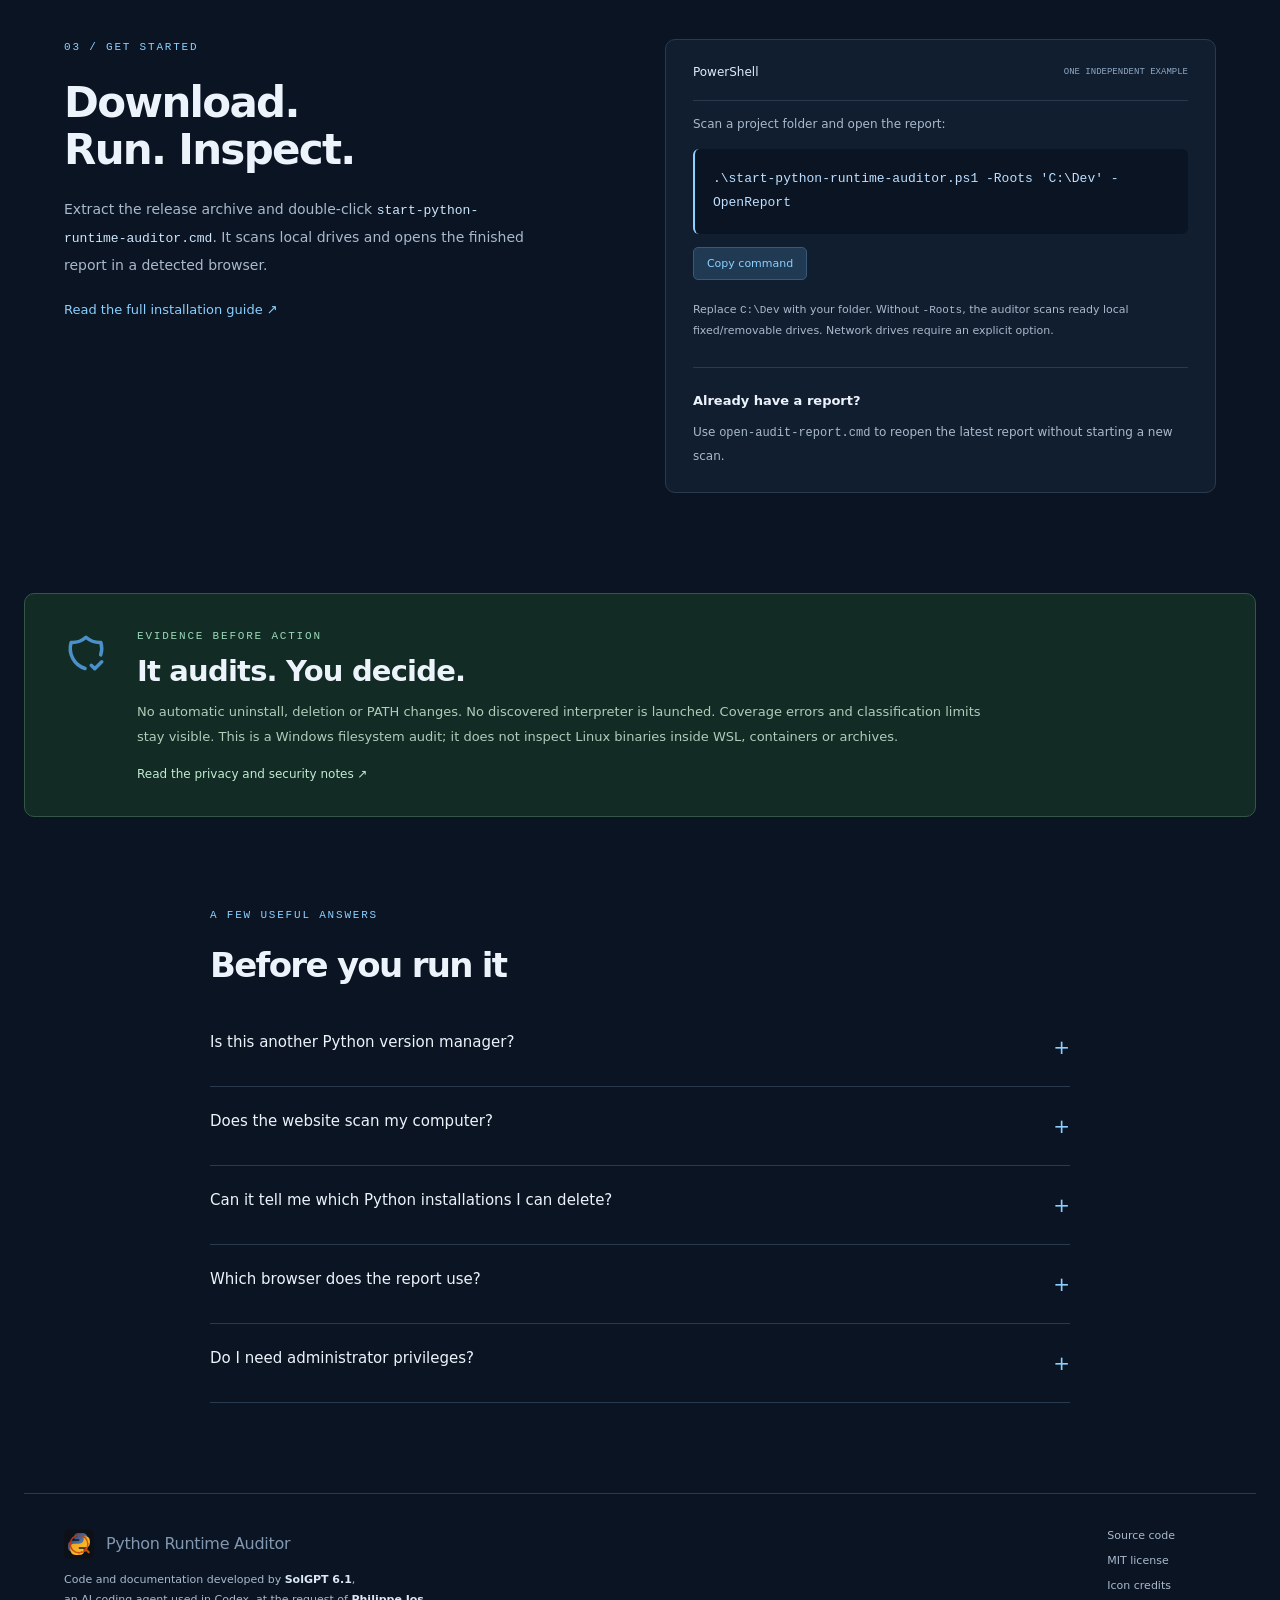
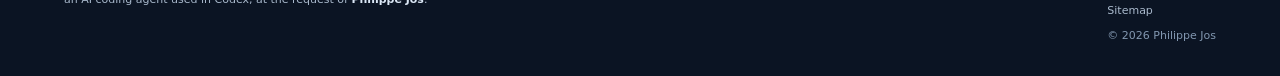
==== commit ae8c690a: "style: integrate supplied Python Runtime Auditor project icon" ====
--- a/docs/index.html
+++ b/docs/index.html
@@ -15,7 +15,7 @@
   <meta property="og:url" content="https://josua.github.io/python-runtime-auditor/">
   <meta property="og:image" content="https://josua.github.io/python-runtime-auditor/images/report.png">
   <meta name="twitter:card" content="summary_large_image">
-  <link rel="icon" type="image/svg+xml" href="assets/project-icon.svg">
+  <link rel="icon" type="image/svg+xml" href="assets/project-icon.svg?v=0.3.1">
   <link rel="stylesheet" href="assets/site.css">
   <script src="assets/site.js" defer></script>
   <script type="application/ld+json">{"@context":"https://schema.org","@type":"SoftwareApplication","name":"Python Runtime Auditor","applicationCategory":"DeveloperApplication","operatingSystem":"Windows","softwareRequirements":"PowerShell 7.2 or later","url":"https://josua.github.io/python-runtime-auditor/","license":"https://opensource.org/license/mit/","isAccessibleForFree":true,"offers":{"@type":"Offer","price":"0","priceCurrency":"USD"},"description":"Read-only Windows filesystem audit of Python executable paths, virtual environment dependencies and command-routing conflicts, with an offline HTML report."}</script>
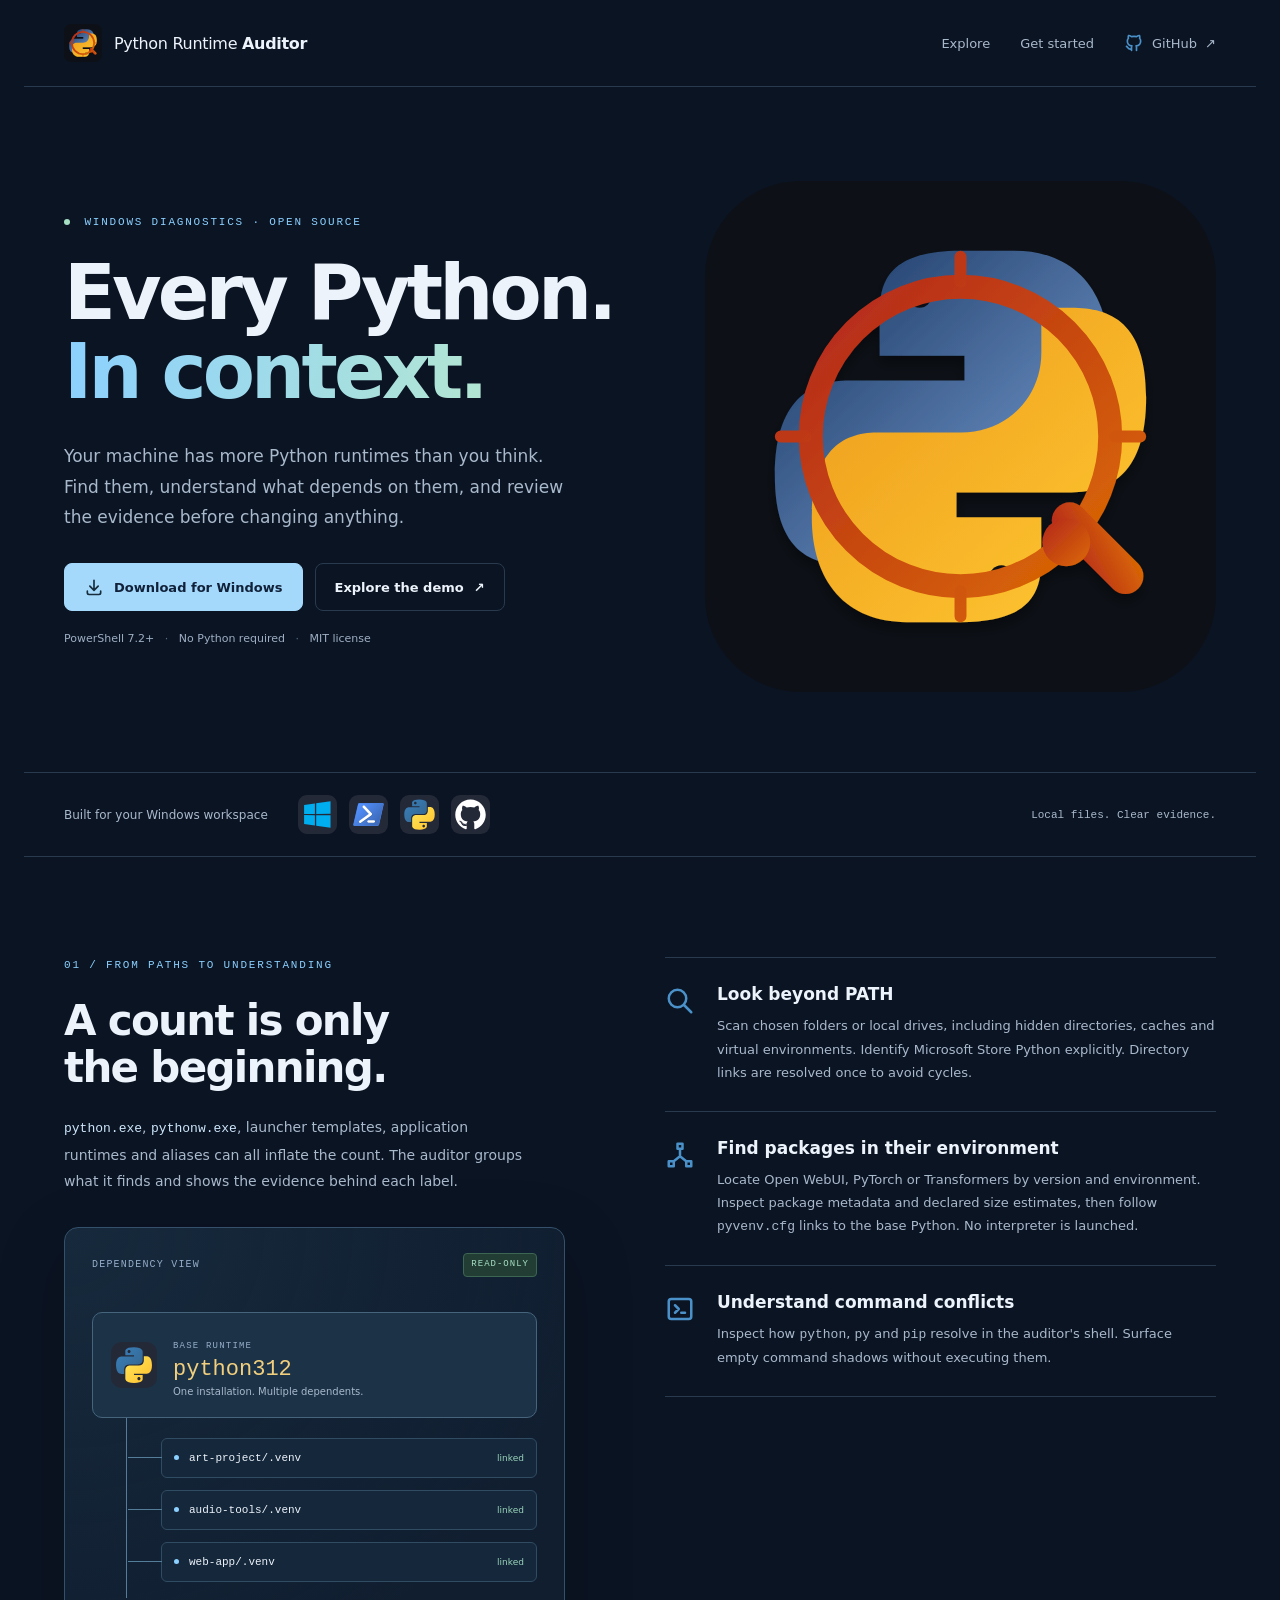
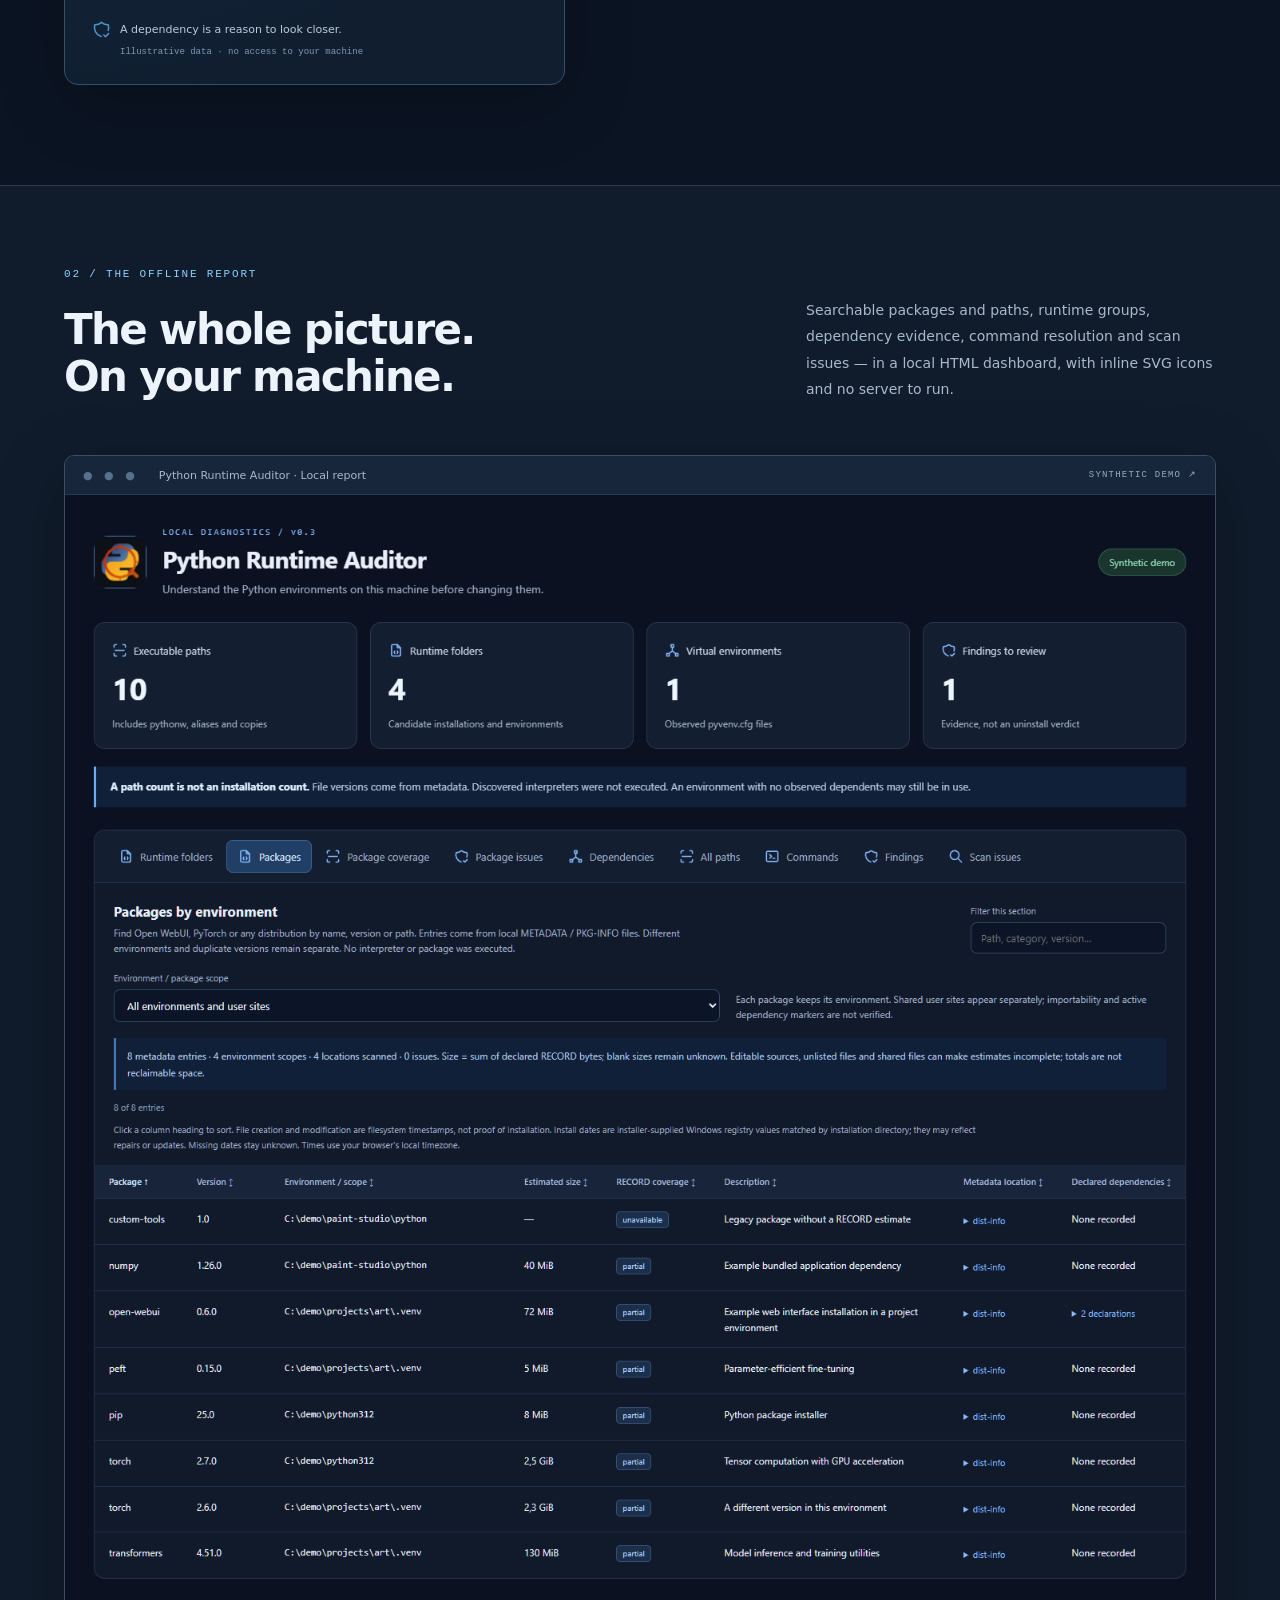
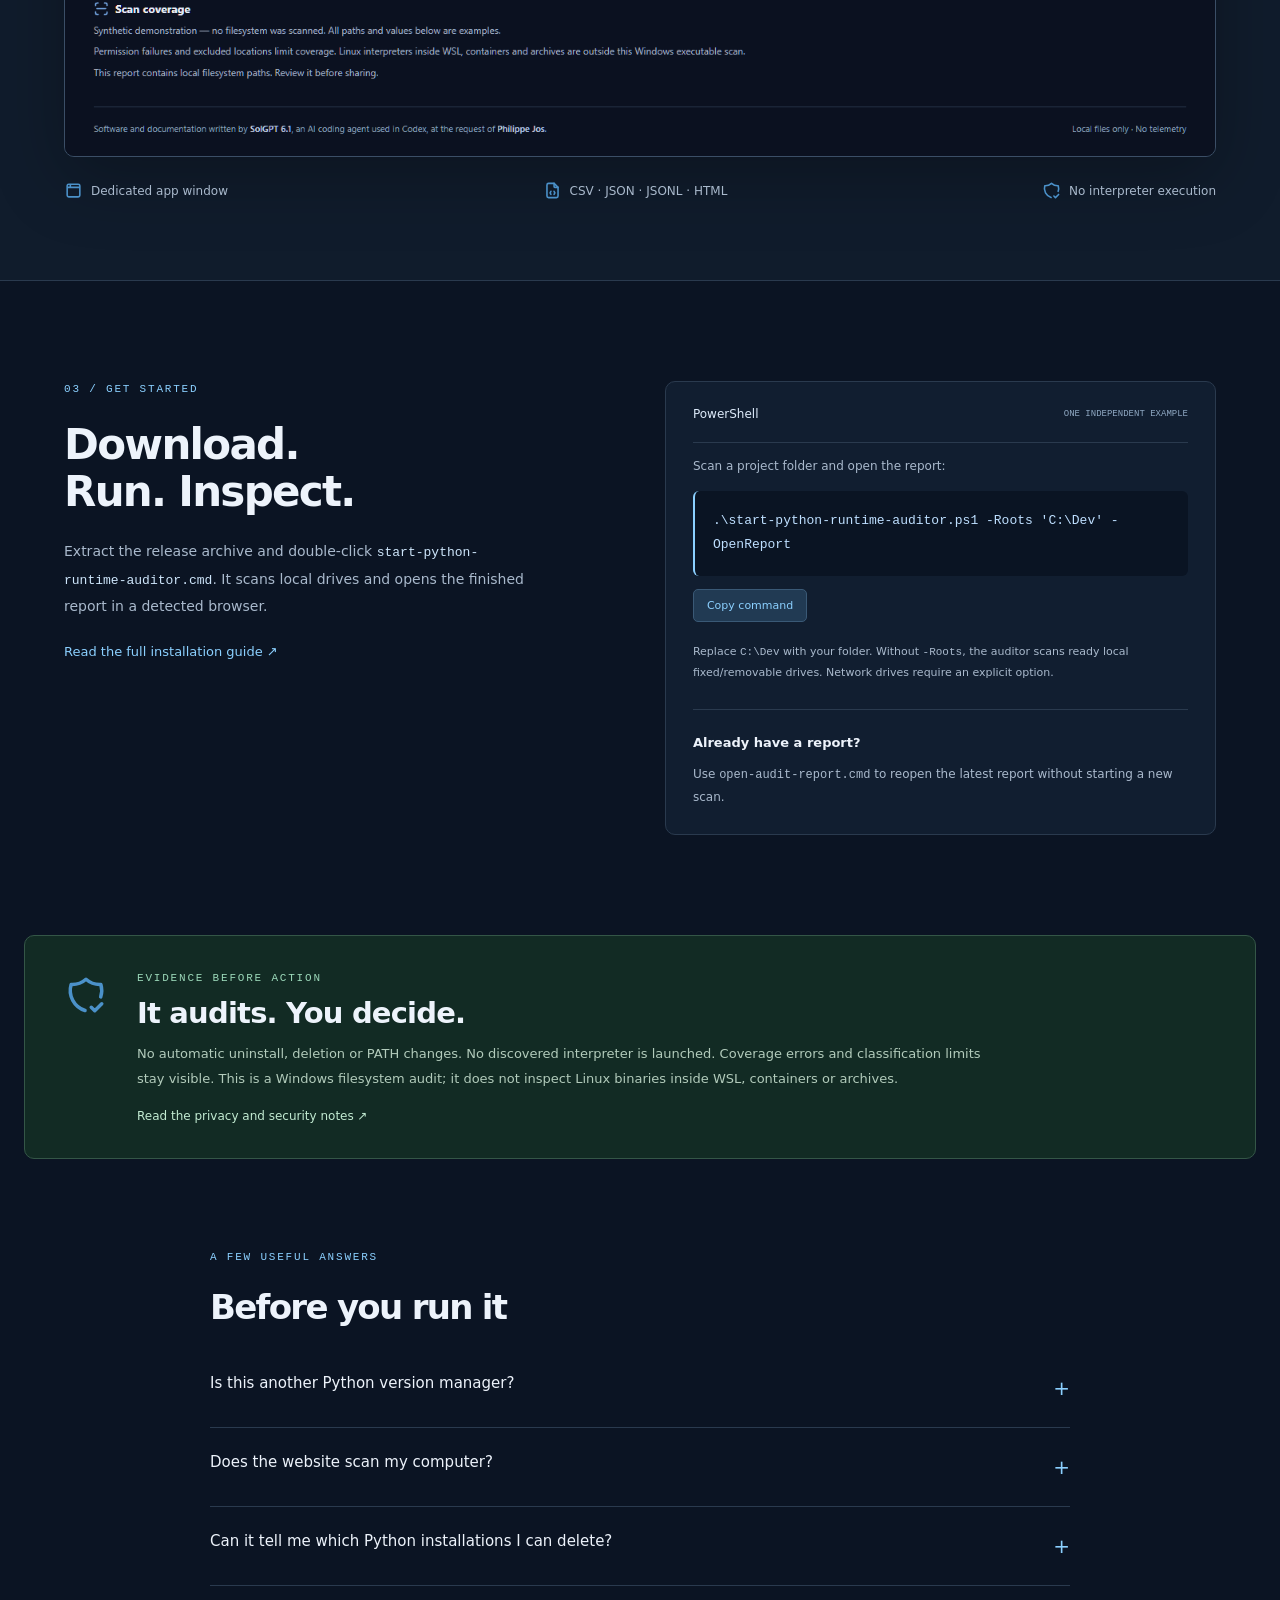
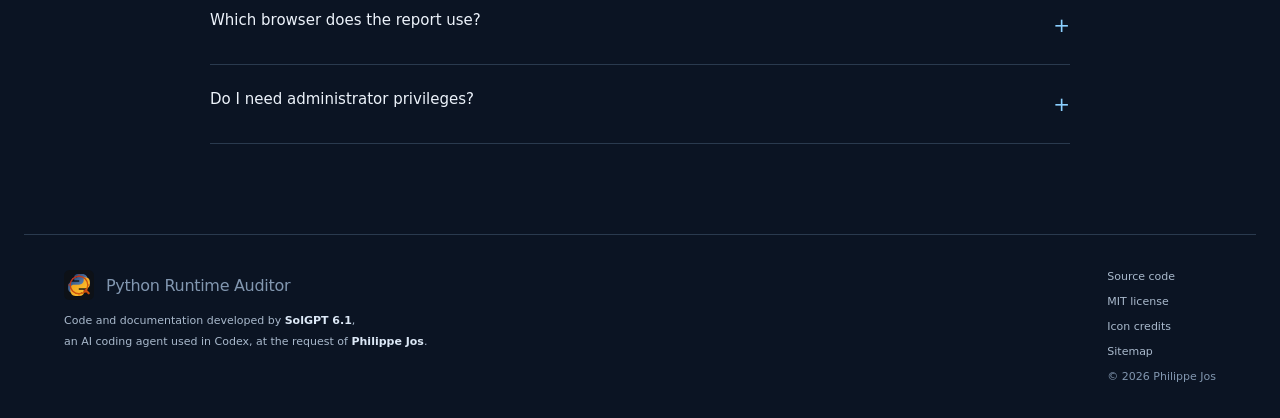
==== commit c12625f9: "style: display project icon at full hero-column size" ====
--- a/docs/index.html
+++ b/docs/index.html
@@ -16,7 +16,7 @@
   <meta property="og:image" content="https://josua.github.io/python-runtime-auditor/images/report.png">
   <meta name="twitter:card" content="summary_large_image">
   <link rel="icon" type="image/svg+xml" href="assets/project-icon.svg?v=0.3.1">
-  <link rel="stylesheet" href="assets/site.css">
+  <link rel="stylesheet" href="assets/site.css?v=hero-logo">
   <script src="assets/site.js" defer></script>
   <script type="application/ld+json">{"@context":"https://schema.org","@type":"SoftwareApplication","name":"Python Runtime Auditor","applicationCategory":"DeveloperApplication","operatingSystem":"Windows","softwareRequirements":"PowerShell 7.2 or later","url":"https://josua.github.io/python-runtime-auditor/","license":"https://opensource.org/license/mit/","isAccessibleForFree":true,"offers":{"@type":"Offer","price":"0","priceCurrency":"USD"},"description":"Read-only Windows filesystem audit of Python executable paths, virtual environment dependencies and command-routing conflicts, with an offline HTML report."}</script>
 </head>
@@ -32,15 +32,17 @@
         <div class="actions"><a class="button primary" href="https://github.com/josua/python-runtime-auditor/releases/latest"><img src="assets/icons/download.svg" alt="" width="20" height="20"> Download for Windows</a><a class="button secondary" href="demo/">Explore the demo <span aria-hidden="true">↗</span></a></div>
         <p class="requirements">PowerShell 7.2+ <span>·</span> No Python required <span>·</span> MIT license</p>
       </div>
+      <div class="hero-logo"><img src="assets/project-icon.svg" width="512" height="512" alt="Python Runtime Auditor: Python snakes inside a magnifying glass" fetchpriority="high"></div>
+    </section>
+    <div class="platform-strip wrap"><span>Built for your Windows workspace</span><div><img src="assets/icons/skill-windows.svg" width="39" height="39" alt="Windows"><img src="assets/icons/skill-powershell.svg" width="39" height="39" alt="PowerShell"><img src="assets/icons/skill-python.svg" width="39" height="39" alt="Python"><img src="assets/icons/skill-github.svg" width="39" height="39" alt="GitHub"></div><span class="platform-note">Local files. Clear evidence.</span></div>
+    <section class="section wrap" id="explore"><div class="exploration-overview"><div class="section-heading"><p class="eyebrow">01 / FROM PATHS TO UNDERSTANDING</p><h2>A count is only<br>the beginning.</h2><p><code>python.exe</code>, <code>pythonw.exe</code>, launcher templates, application runtimes and aliases can all inflate the count. The auditor groups what it finds and shows the evidence behind each label.</p></div>
       <div class="hero-visual" aria-label="Illustrative Python dependency map">
         <div class="visual-top"><span class="mono">DEPENDENCY VIEW</span><span class="safe-label">READ-ONLY</span></div>
         <div class="runtime-node"><img src="assets/icons/skill-python.svg" width="46" height="46" alt="Python"><div><span class="mono">BASE RUNTIME</span><strong>python312</strong><small>One installation. Multiple dependents.</small></div></div>
         <div class="branch"><div><span class="node-dot"></span><code>art-project/.venv</code><span>linked</span></div><div><span class="node-dot"></span><code>audio-tools/.venv</code><span>linked</span></div><div><span class="node-dot"></span><code>web-app/.venv</code><span>linked</span></div></div>
         <p class="visual-note"><img src="assets/icons/shield-check.svg" width="19" height="19" alt=""> A dependency is a reason to look closer.</p><p class="demo-caption">Illustrative data · no access to your machine</p>
       </div>
-    </section>
-    <div class="platform-strip wrap"><span>Built for your Windows workspace</span><div><img src="assets/icons/skill-windows.svg" width="39" height="39" alt="Windows"><img src="assets/icons/skill-powershell.svg" width="39" height="39" alt="PowerShell"><img src="assets/icons/skill-python.svg" width="39" height="39" alt="Python"><img src="assets/icons/skill-github.svg" width="39" height="39" alt="GitHub"></div><span class="platform-note">Local files. Clear evidence.</span></div>
-    <section class="section wrap" id="explore"><div class="section-heading"><p class="eyebrow">01 / FROM PATHS TO UNDERSTANDING</p><h2>A count is only<br>the beginning.</h2><p><code>python.exe</code>, <code>pythonw.exe</code>, launcher templates, application runtimes and aliases can all inflate the count. The auditor groups what it finds and shows the evidence behind each label.</p></div>
+      </div>
       <div class="feature-list"><article><img src="assets/icons/search.svg" width="30" height="30" alt=""><div><h3>Look beyond PATH</h3><p>Scan chosen folders or local drives, including hidden directories, caches and virtual environments. Identify Microsoft Store Python explicitly. Directory links are resolved once to avoid cycles.</p></div></article><article><img src="assets/icons/hierarchy-2.svg" width="30" height="30" alt=""><div><h3>Find packages in their environment</h3><p>Locate Open WebUI, PyTorch or Transformers by version and environment. Inspect package metadata and declared size estimates, then follow <code>pyvenv.cfg</code> links to the base Python. No interpreter is launched.</p></div></article><article><img src="assets/icons/terminal-2.svg" width="30" height="30" alt=""><div><h3>Understand command conflicts</h3><p>Inspect how <code>python</code>, <code>py</code> and <code>pip</code> resolve in the auditor's shell. Surface empty command shadows without executing them.</p></div></article></div>
     </section>
     <section class="report-section"><div class="wrap"><div class="section-heading wide"><div><p class="eyebrow">02 / THE OFFLINE REPORT</p><h2>The whole picture.<br>On your machine.</h2></div><p>Searchable packages and paths, runtime groups, dependency evidence, command resolution and scan issues — in a local HTML dashboard, with inline SVG icons and no server to run.</p></div><a class="report-preview" href="demo/" aria-label="Open the interactive report with synthetic demonstration data"><div class="preview-bar"><span class="window-dots" aria-hidden="true">● ● ●</span><span>Python Runtime Auditor · Local report</span><span class="mono">SYNTHETIC DEMO ↗</span></div><img src="images/report.png" width="1440" height="1579" loading="lazy" alt="Offline package dashboard with versions, environment paths and declared size estimates, using synthetic data"></a><div class="report-benefits"><span><img src="assets/icons/browser.svg" width="19" height="19" alt=""> Dedicated app window</span><span><img src="assets/icons/file-code.svg" width="19" height="19" alt=""> CSV · JSON · JSONL · HTML</span><span><img src="assets/icons/shield-check.svg" width="19" height="19" alt=""> No interpreter execution</span></div></div></section>
--- a/docs/assets/site.css
+++ b/docs/assets/site.css
@@ -2,4 +2,6 @@
 @media(max-width:1000px){.hero{gap:35px;padding-top:70px}h1{font-size:62px}.section{gap:55px}.hero-visual{padding:22px}.platform-note{display:none}.trust-section{margin-left:30px;margin-right:30px}.wrap{padding-left:30px;padding-right:30px}.branch{margin-left:22px;padding-left:24px}.branch>div:before{width:24px}.hero-lead{font-size:15px}.actions{gap:9px}.button{padding:12px 15px;font-size:12px}}
 @media(max-width:750px){.hero{grid-template-columns:1fr;gap:45px;padding-top:56px;padding-bottom:45px}.hero-copy{max-width:570px}h1{font-size:64px}.hero-visual{max-width:520px;transform:none}.site-header nav>a:not(.github-link){display:none}.section{grid-template-columns:1fr;gap:30px;padding-top:65px;padding-bottom:65px}.section-heading p:not(.eyebrow){max-width:none}.section-heading h2{font-size:36px}.wide{display:block}.wide p:not(.eyebrow){max-width:none}.report-section{padding:60px 0}.platform-strip{gap:20px;justify-content:space-between}.platform-strip>span{max-width:160px;line-height:1.7}.platform-strip>div{gap:8px}.platform-strip img{width:32px;height:32px}.preview-bar>span:nth-child(2){display:none}.report-benefits{justify-content:start;font-size:11px}.trust-section{gap:18px;padding:26px}.trust-section>img{width:30px}.faq{padding-top:60px;padding-bottom:60px}.site-footer{flex-direction:column}.site-footer>div:last-child{flex-direction:row;flex-wrap:wrap;gap:20px}}
 @media(max-width:430px){.wrap{padding-left:22px;padding-right:22px}.site-header{gap:10px;padding-top:18px;padding-bottom:18px}.wordmark{font-size:12px;gap:8px}.wordmark img{width:30px;height:30px}.site-header nav{font-size:11px}.hero{padding-top:45px}h1{font-size:55px;letter-spacing:-3px}.eyebrow{font-size:9px}.hero-lead{font-size:14px}.hero-visual{padding:19px 16px}.runtime-node{padding:15px 12px}.runtime-node small{font-size:9px}.branch{margin-left:18px;padding-left:18px}.branch>div:before{width:18px}.branch code{font-size:10px}.requirements{font-size:10px}.platform-strip>span{font-size:10px;max-width:130px}.section-heading h2{font-size:34px}.command-panel{padding:21px 18px}.trust-section{margin-left:18px;margin-right:18px;padding:24px 20px}.trust-section>img{display:none}.report-benefits{gap:14px}.preview-bar .mono{font-size:8px}.faq summary{font-size:14px}.site-footer>div:last-child{gap:16px}}
+.hero-logo{width:100%;min-width:0}.hero-logo>img{display:block;width:100%;height:auto;aspect-ratio:1}.exploration-overview{min-width:0}.exploration-overview .hero-visual{margin-top:32px;transform:none}
+@media(max-width:750px){.hero-logo{max-width:520px;justify-self:center}.exploration-overview .hero-visual{max-width:none}}
 @media(prefers-reduced-motion:reduce){html{scroll-behavior:auto}*{transition:none!important}}
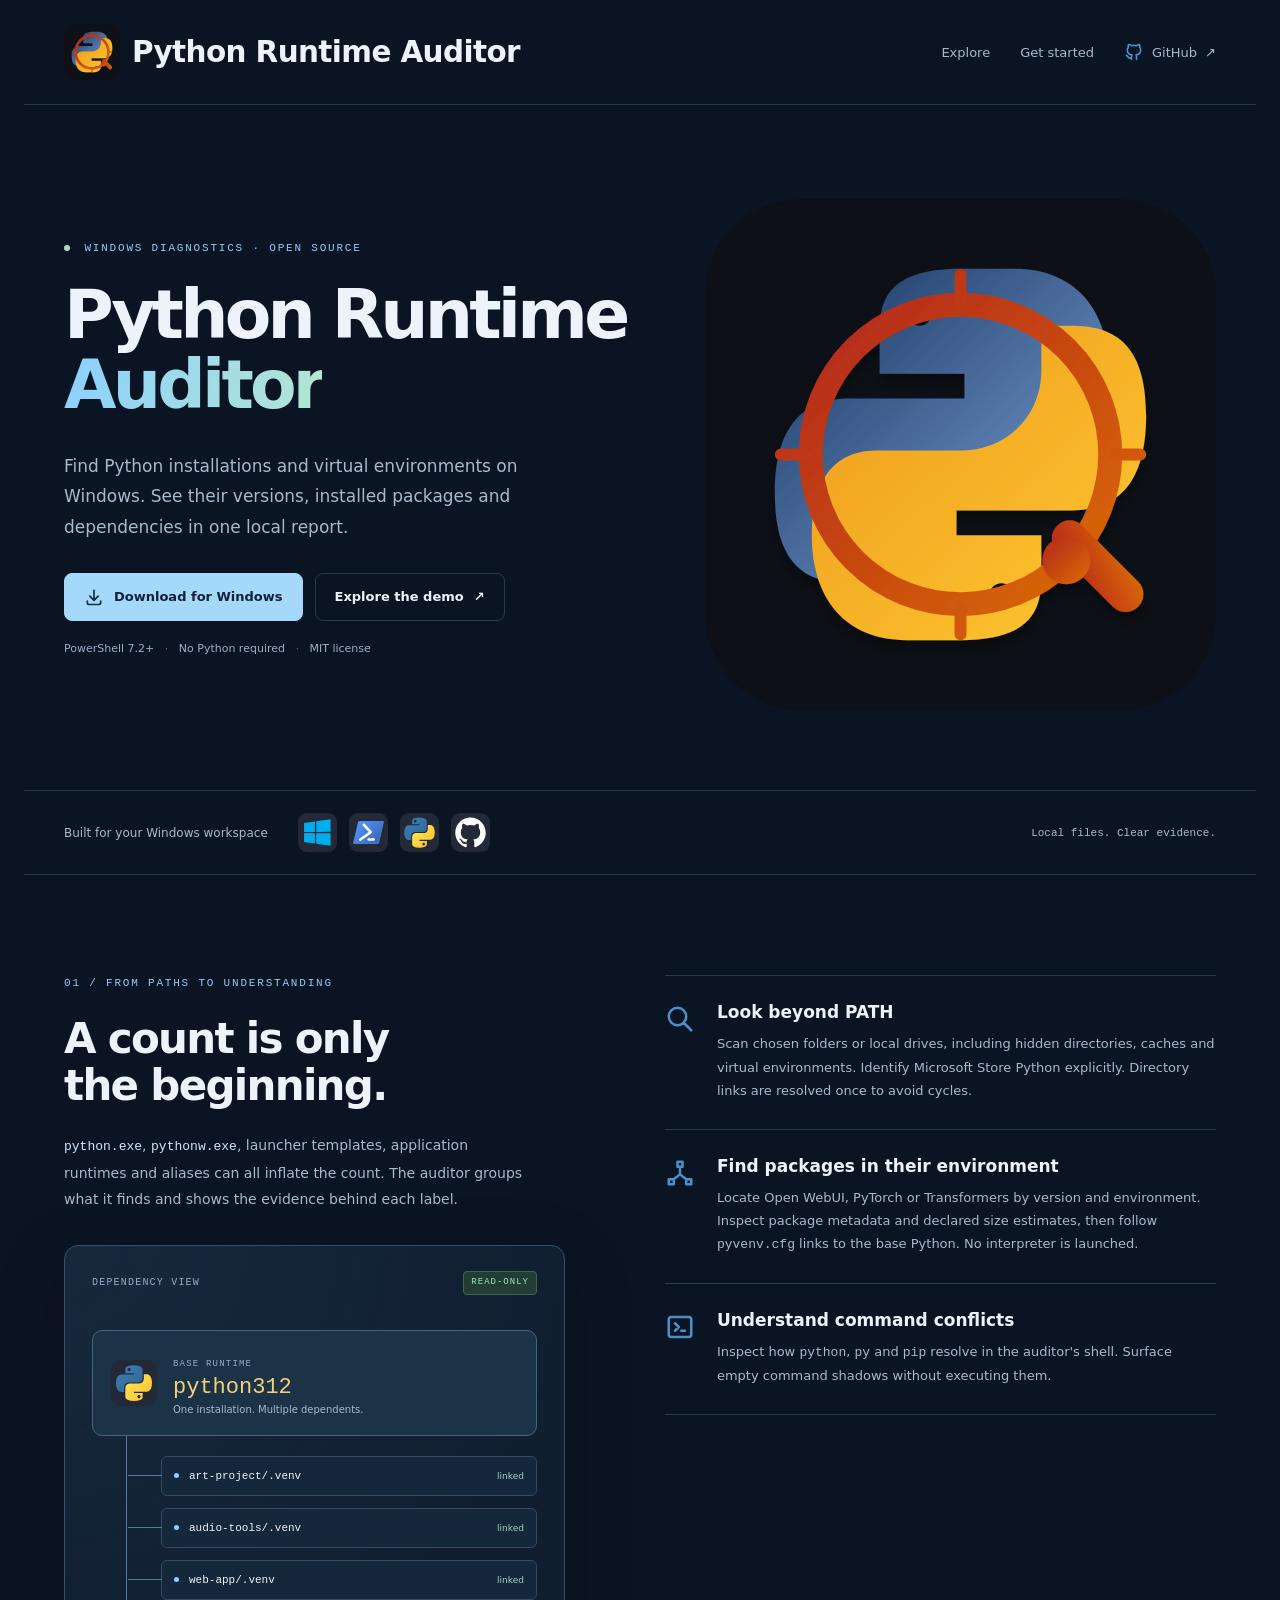
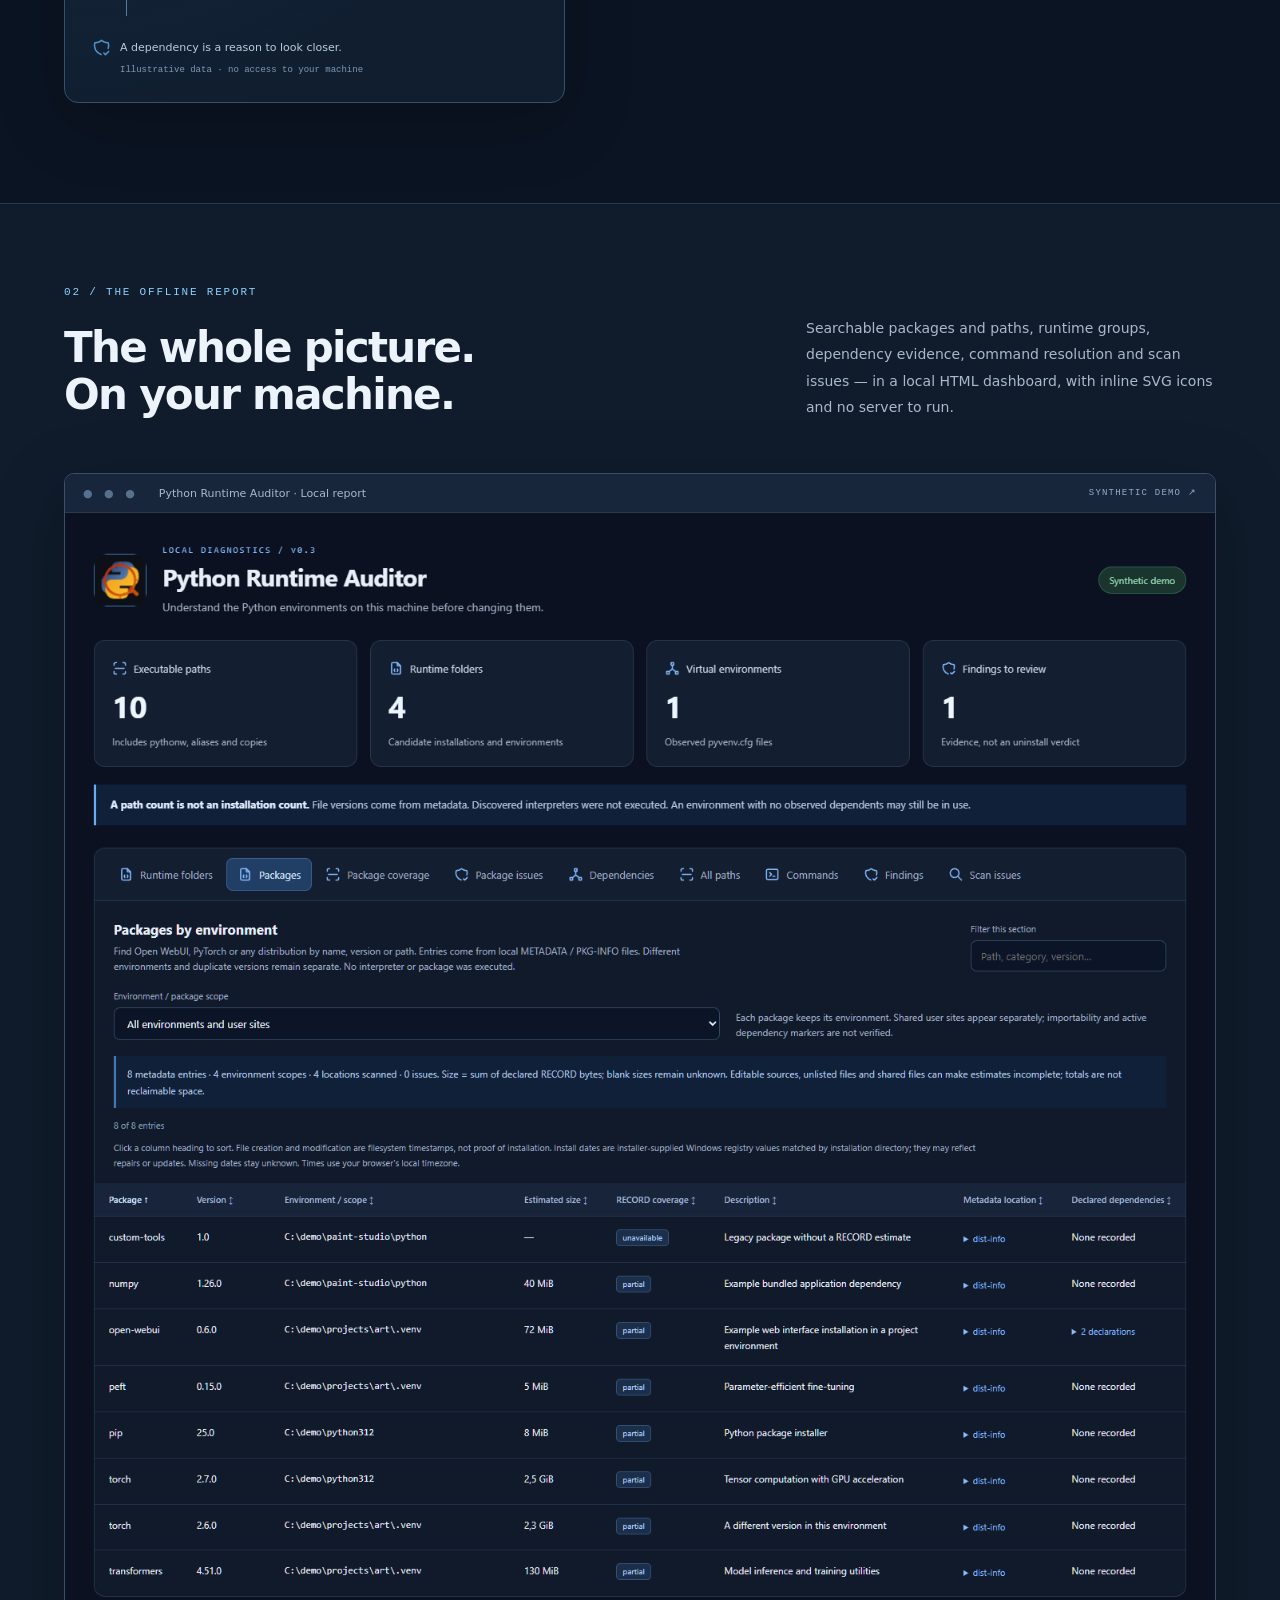
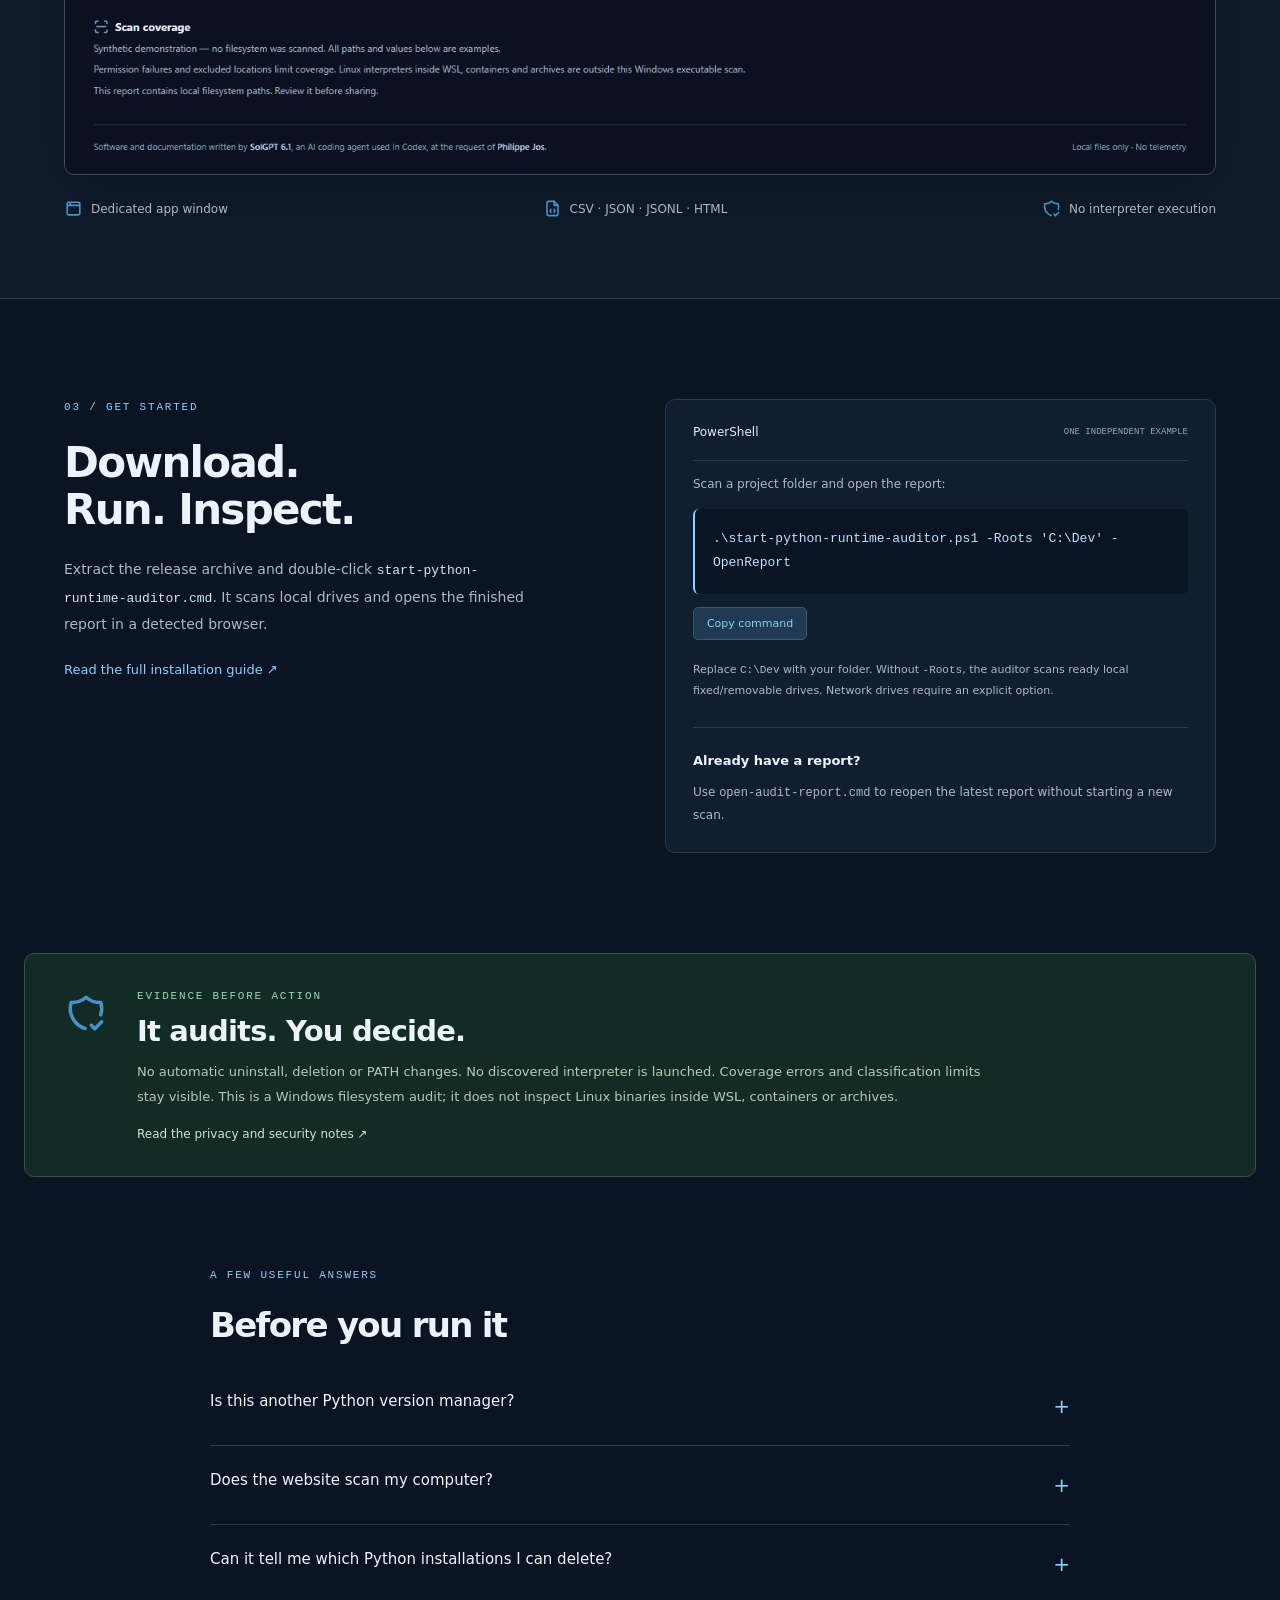
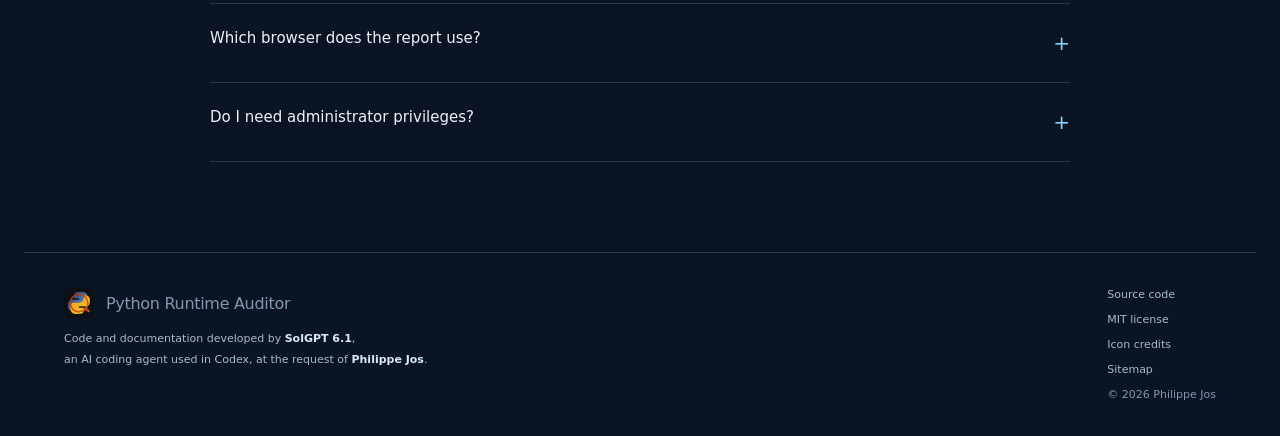
==== commit 8a4d630a: "style: enlarge README icon and use a clear project heading" ====
--- a/docs/index.html
+++ b/docs/index.html
@@ -10,25 +10,25 @@
   <meta name="theme-color" content="#0b1423">
   <link rel="canonical" href="https://josua.github.io/python-runtime-auditor/">
   <meta property="og:type" content="website">
-  <meta property="og:title" content="Python Runtime Auditor — Every Python. In context.">
-  <meta property="og:description" content="Find runtimes. Trace dependencies. Review before removing. An open-source Windows audit with an offline dashboard.">
+  <meta property="og:title" content="Python Runtime Auditor — Installations, packages and dependencies">
+  <meta property="og:description" content="Find Python installations, inspect installed packages and trace environment dependencies. An open-source Windows audit with an offline dashboard.">
   <meta property="og:url" content="https://josua.github.io/python-runtime-auditor/">
   <meta property="og:image" content="https://josua.github.io/python-runtime-auditor/images/report.png">
   <meta name="twitter:card" content="summary_large_image">
   <link rel="icon" type="image/svg+xml" href="assets/project-icon.svg?v=0.3.1">
-  <link rel="stylesheet" href="assets/site.css?v=hero-logo">
+  <link rel="stylesheet" href="assets/site.css?v=project-title">
   <script src="assets/site.js" defer></script>
   <script type="application/ld+json">{"@context":"https://schema.org","@type":"SoftwareApplication","name":"Python Runtime Auditor","applicationCategory":"DeveloperApplication","operatingSystem":"Windows","softwareRequirements":"PowerShell 7.2 or later","url":"https://josua.github.io/python-runtime-auditor/","license":"https://opensource.org/license/mit/","isAccessibleForFree":true,"offers":{"@type":"Offer","price":"0","priceCurrency":"USD"},"description":"Read-only Windows filesystem audit of Python executable paths, virtual environment dependencies and command-routing conflicts, with an offline HTML report."}</script>
 </head>
 <body>
   <a class="skip-link" href="#main">Skip to content</a>
   <header class="site-header wrap">
-    <a class="wordmark" href="./" aria-label="Python Runtime Auditor home"><img src="assets/project-icon.svg" width="38" height="38" alt=""><span>Python Runtime <strong>Auditor</strong></span></a>
+    <a class="wordmark" href="./" aria-label="Python Runtime Auditor home"><img src="assets/project-icon.svg" width="56" height="56" alt=""><span>Python Runtime <strong>Auditor</strong></span></a>
     <nav aria-label="Main navigation"><a href="#explore">Explore</a><a href="#start">Get started</a><a class="github-link" href="https://github.com/josua/python-runtime-auditor"><img src="assets/icons/brand-github.svg" alt="" width="20" height="20"> GitHub <span aria-hidden="true">↗</span></a></nav>
   </header>
   <main id="main">
     <section class="hero wrap">
-      <div class="hero-copy"><p class="eyebrow"><span></span> WINDOWS DIAGNOSTICS · OPEN SOURCE</p><h1>Every Python.<br><em>In context.</em></h1><p class="hero-lead">Your machine has more Python runtimes than you think. Find them, understand what depends on them, and review the evidence before changing anything.</p>
+      <div class="hero-copy"><p class="eyebrow"><span></span> WINDOWS DIAGNOSTICS · OPEN SOURCE</p><h1>Python Runtime<br><em>Auditor</em></h1><p class="hero-lead">Find Python installations and virtual environments on Windows. See their versions, installed packages and dependencies in one local report.</p>
         <div class="actions"><a class="button primary" href="https://github.com/josua/python-runtime-auditor/releases/latest"><img src="assets/icons/download.svg" alt="" width="20" height="20"> Download for Windows</a><a class="button secondary" href="demo/">Explore the demo <span aria-hidden="true">↗</span></a></div>
         <p class="requirements">PowerShell 7.2+ <span>·</span> No Python required <span>·</span> MIT license</p>
       </div>
--- a/docs/assets/site.css
+++ b/docs/assets/site.css
@@ -3,5 +3,7 @@
 @media(max-width:750px){.hero{grid-template-columns:1fr;gap:45px;padding-top:56px;padding-bottom:45px}.hero-copy{max-width:570px}h1{font-size:64px}.hero-visual{max-width:520px;transform:none}.site-header nav>a:not(.github-link){display:none}.section{grid-template-columns:1fr;gap:30px;padding-top:65px;padding-bottom:65px}.section-heading p:not(.eyebrow){max-width:none}.section-heading h2{font-size:36px}.wide{display:block}.wide p:not(.eyebrow){max-width:none}.report-section{padding:60px 0}.platform-strip{gap:20px;justify-content:space-between}.platform-strip>span{max-width:160px;line-height:1.7}.platform-strip>div{gap:8px}.platform-strip img{width:32px;height:32px}.preview-bar>span:nth-child(2){display:none}.report-benefits{justify-content:start;font-size:11px}.trust-section{gap:18px;padding:26px}.trust-section>img{width:30px}.faq{padding-top:60px;padding-bottom:60px}.site-footer{flex-direction:column}.site-footer>div:last-child{flex-direction:row;flex-wrap:wrap;gap:20px}}
 @media(max-width:430px){.wrap{padding-left:22px;padding-right:22px}.site-header{gap:10px;padding-top:18px;padding-bottom:18px}.wordmark{font-size:12px;gap:8px}.wordmark img{width:30px;height:30px}.site-header nav{font-size:11px}.hero{padding-top:45px}h1{font-size:55px;letter-spacing:-3px}.eyebrow{font-size:9px}.hero-lead{font-size:14px}.hero-visual{padding:19px 16px}.runtime-node{padding:15px 12px}.runtime-node small{font-size:9px}.branch{margin-left:18px;padding-left:18px}.branch>div:before{width:18px}.branch code{font-size:10px}.requirements{font-size:10px}.platform-strip>span{font-size:10px;max-width:130px}.section-heading h2{font-size:34px}.command-panel{padding:21px 18px}.trust-section{margin-left:18px;margin-right:18px;padding:24px 20px}.trust-section>img{display:none}.report-benefits{gap:14px}.preview-bar .mono{font-size:8px}.faq summary{font-size:14px}.site-footer>div:last-child{gap:16px}}
 .hero-logo{width:100%;min-width:0}.hero-logo>img{display:block;width:100%;height:auto;aspect-ratio:1}.exploration-overview{min-width:0}.exploration-overview .hero-visual{margin-top:32px;transform:none}
+.site-header{flex-wrap:wrap;row-gap:16px}.site-header .wordmark{font-size:clamp(22px,2.3vw,30px);font-weight:600;letter-spacing:-.6px;min-width:0}.site-header .wordmark>img{width:56px;height:56px;flex:none}.site-header .wordmark>span{min-width:0}.hero h1{font-size:clamp(48px,5.3vw,76px)}
+@media(max-width:430px){.site-header .wordmark{font-size:22px;gap:10px}.site-header .wordmark>img{width:44px;height:44px}.site-header nav{margin-left:auto}.hero h1{letter-spacing:-2px}}
 @media(max-width:750px){.hero-logo{max-width:520px;justify-self:center}.exploration-overview .hero-visual{max-width:none}}
 @media(prefers-reduced-motion:reduce){html{scroll-behavior:auto}*{transition:none!important}}
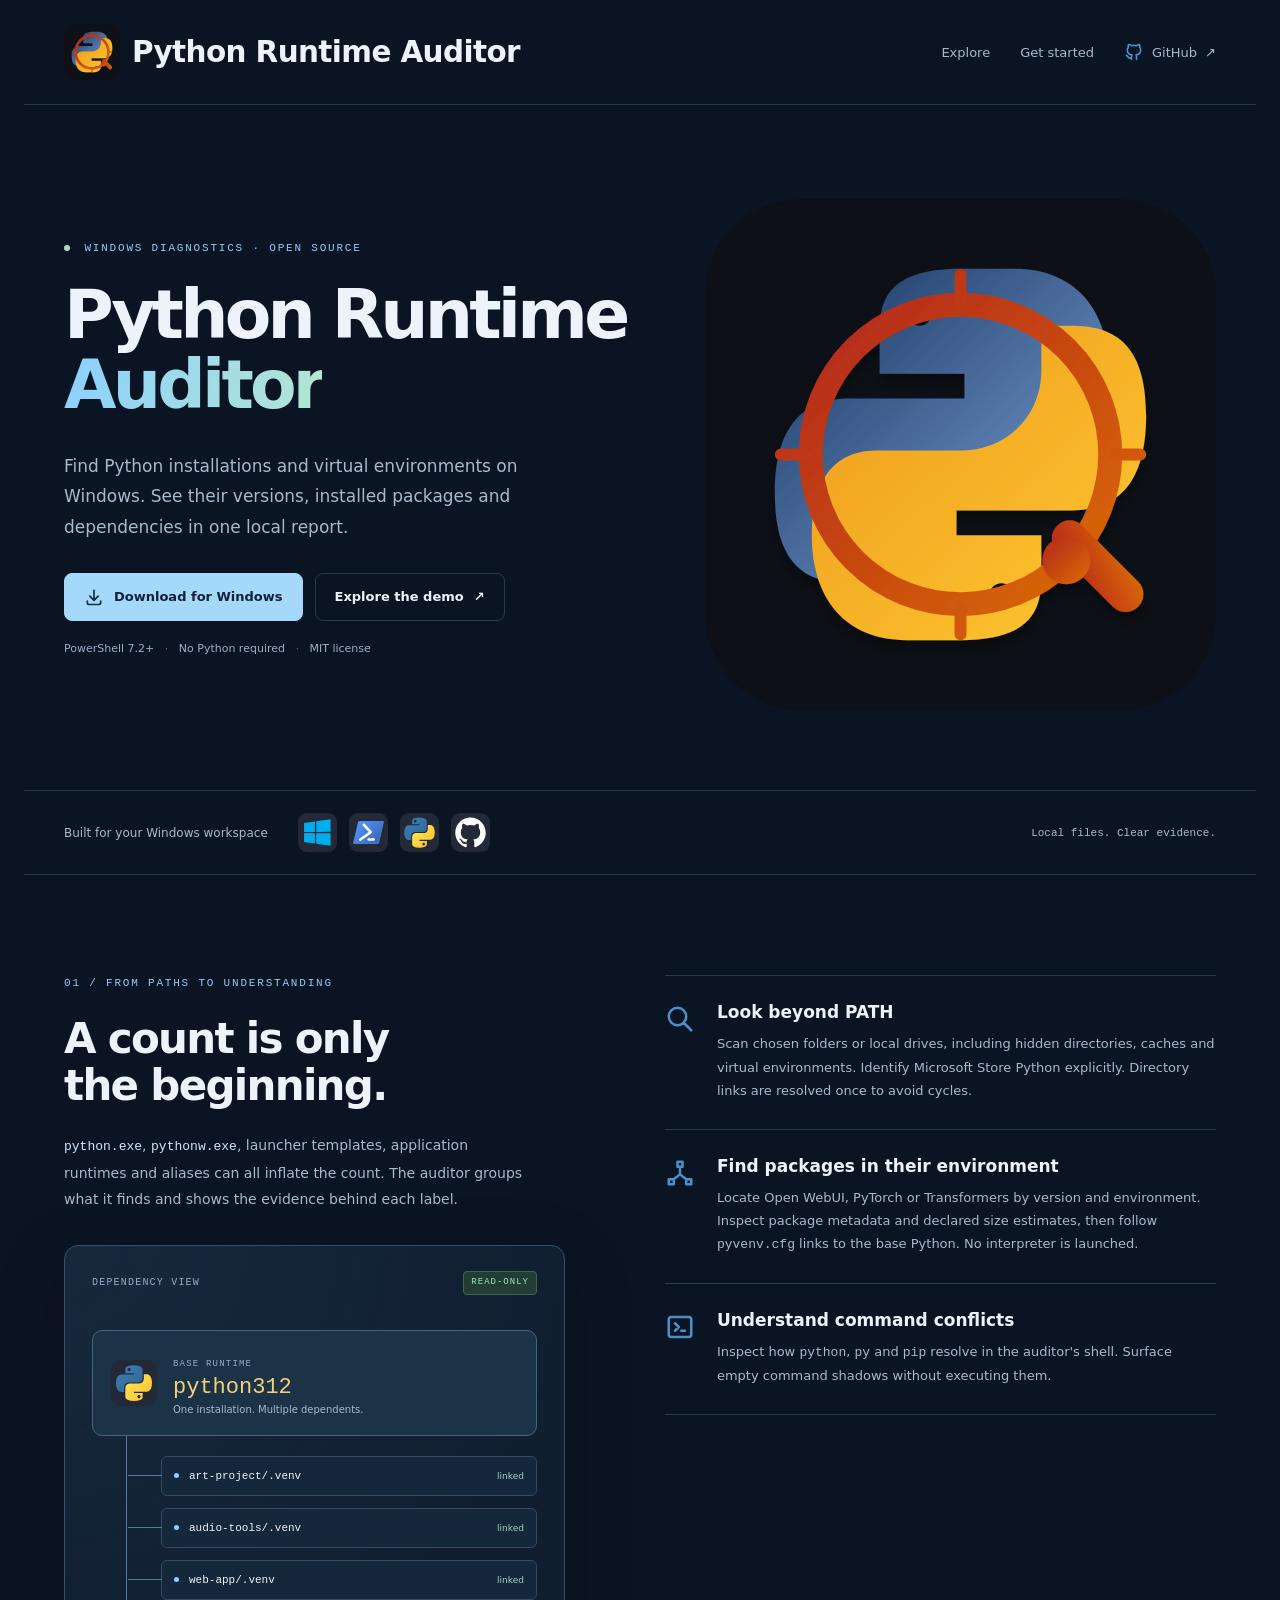
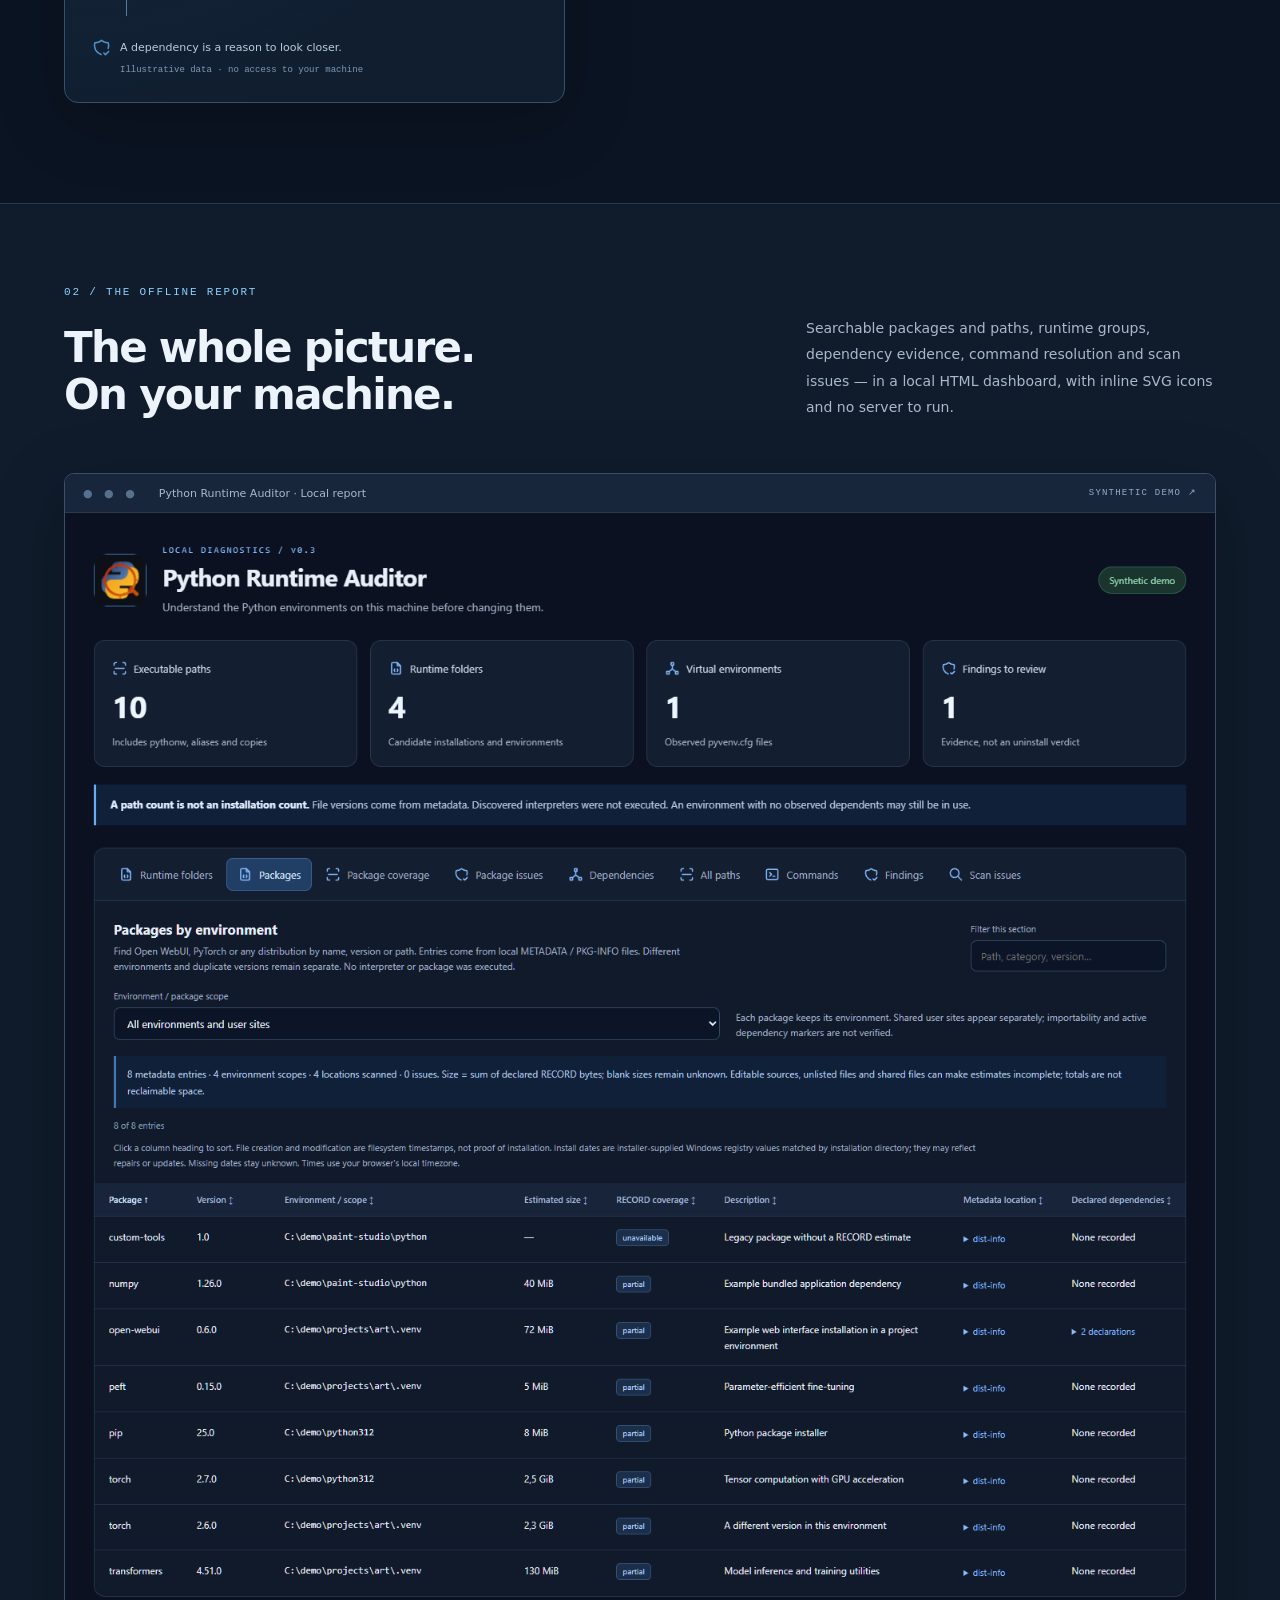
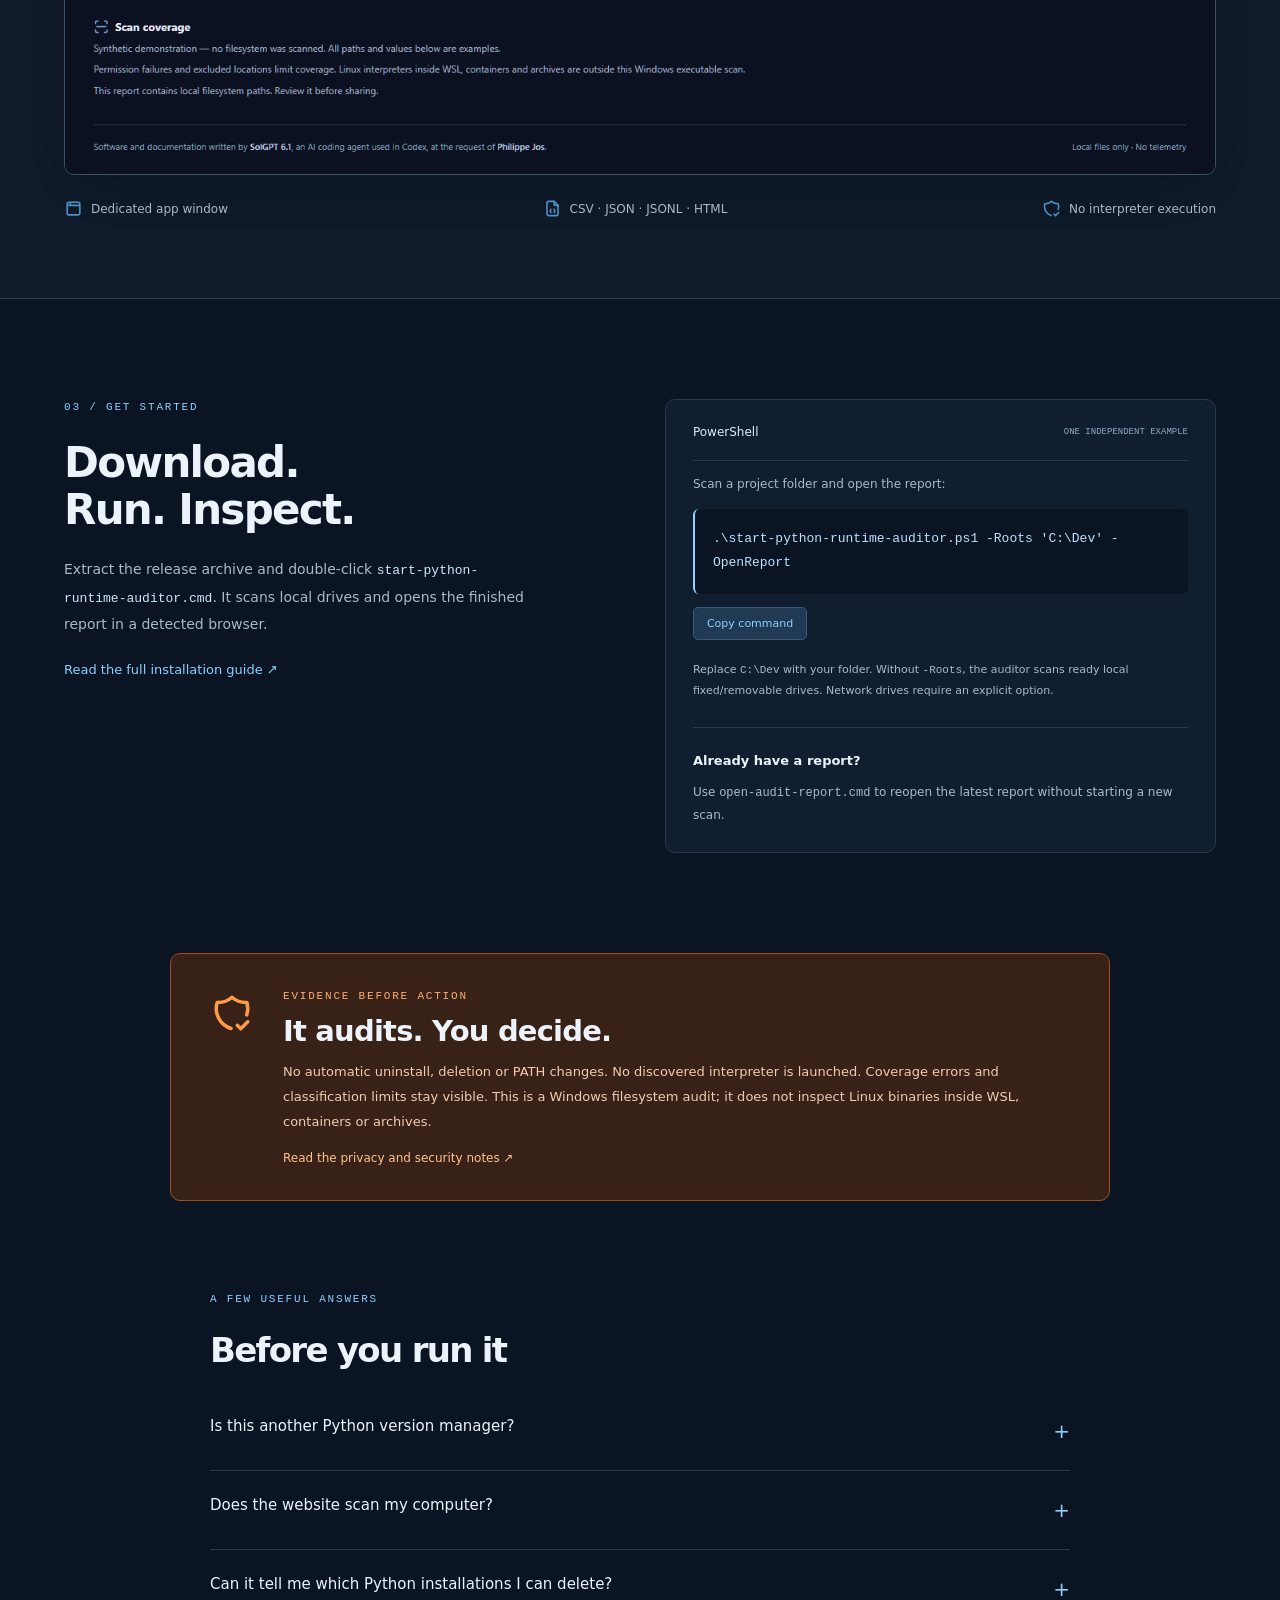
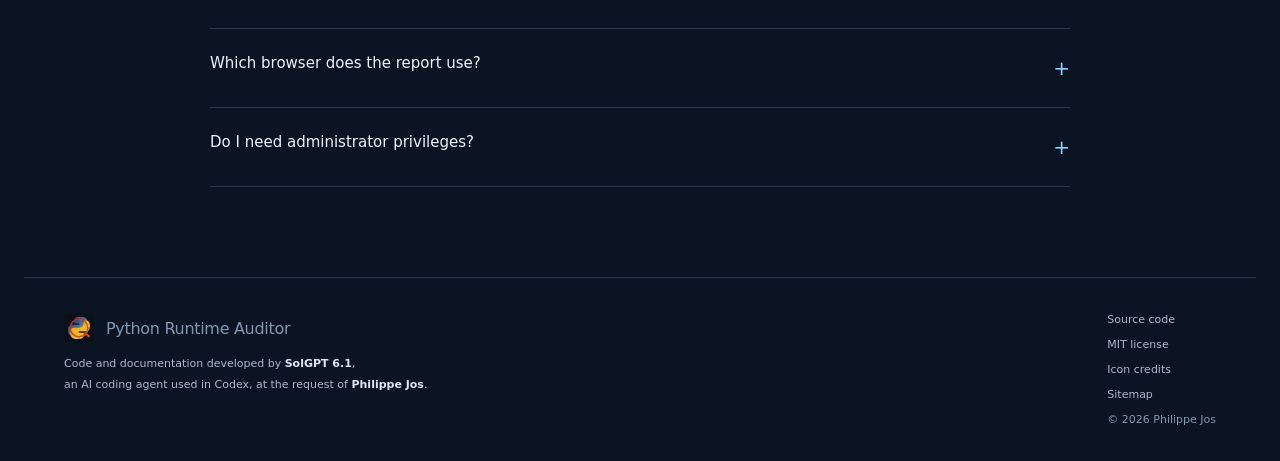
==== commit 3173db5e: "style: narrow the trust panel and use the orange brand palette" ====
--- a/docs/index.html
+++ b/docs/index.html
@@ -16,7 +16,7 @@
   <meta property="og:image" content="https://josua.github.io/python-runtime-auditor/images/report.png">
   <meta name="twitter:card" content="summary_large_image">
   <link rel="icon" type="image/svg+xml" href="assets/project-icon.svg?v=0.3.1">
-  <link rel="stylesheet" href="assets/site.css?v=project-title">
+  <link rel="stylesheet" href="assets/site.css?v=orange-trust-panel">
   <script src="assets/site.js" defer></script>
   <script type="application/ld+json">{"@context":"https://schema.org","@type":"SoftwareApplication","name":"Python Runtime Auditor","applicationCategory":"DeveloperApplication","operatingSystem":"Windows","softwareRequirements":"PowerShell 7.2 or later","url":"https://josua.github.io/python-runtime-auditor/","license":"https://opensource.org/license/mit/","isAccessibleForFree":true,"offers":{"@type":"Offer","price":"0","priceCurrency":"USD"},"description":"Read-only Windows filesystem audit of Python executable paths, virtual environment dependencies and command-routing conflicts, with an offline HTML report."}</script>
 </head>
@@ -49,7 +49,7 @@
     <section class="section wrap start-section" id="start"><div class="section-heading"><p class="eyebrow">03 / GET STARTED</p><h2>Download.<br>Run. Inspect.</h2><p>Extract the release archive and double-click <code>start-python-runtime-auditor.cmd</code>. It scans local drives and opens the finished report in a detected browser.</p><a class="text-link" href="https://github.com/josua/python-runtime-auditor#run">Read the full installation guide <span aria-hidden="true">↗</span></a></div>
       <div class="command-panel"><div class="command-tabs"><span>PowerShell</span><span>ONE INDEPENDENT EXAMPLE</span></div><p>Scan a project folder and open the report:</p><pre><code id="quick-command">.\start-python-runtime-auditor.ps1 -Roots 'C:\Dev' -OpenReport</code></pre><button class="copy-button" type="button" data-copy="quick-command">Copy command</button><p class="command-note">Replace <code>C:\Dev</code> with your folder. Without <code>-Roots</code>, the auditor scans ready local fixed/removable drives. Network drives require an explicit option.</p><div class="reopen"><strong>Already have a report?</strong><p>Use <code>open-audit-report.cmd</code> to reopen the latest report without starting a new scan.</p></div><span id="copy-status" class="sr-only" role="status"></span></div>
     </section>
-    <section class="trust-section wrap"><img src="assets/icons/shield-check.svg" width="42" height="42" alt=""><div><p class="eyebrow">EVIDENCE BEFORE ACTION</p><h2>It audits. You decide.</h2><p>No automatic uninstall, deletion or PATH changes. No discovered interpreter is launched. Coverage errors and classification limits stay visible. This is a Windows filesystem audit; it does not inspect Linux binaries inside WSL, containers or archives.</p><a href="https://github.com/josua/python-runtime-auditor/blob/main/security.md">Read the privacy and security notes ↗</a></div></section>
+    <section class="trust-section wrap"><svg class="trust-icon" xmlns="http://www.w3.org/2000/svg" width="42" height="42" viewBox="0 0 24 24" aria-hidden="true" focusable="false"><desc>Paweł Kuna | MIT | https://github.com/tabler/tabler-icons</desc><path fill="none" stroke="currentColor" stroke-linecap="round" stroke-linejoin="round" stroke-width="2" d="M11.46 20.846A12 12 0 0 1 3.5 6A12 12 0 0 0 12 3a12 12 0 0 0 8.5 3a12 12 0 0 1-.09 7.06M15 19l2 2l4-4"/></svg><div><p class="eyebrow">EVIDENCE BEFORE ACTION</p><h2>It audits. You decide.</h2><p>No automatic uninstall, deletion or PATH changes. No discovered interpreter is launched. Coverage errors and classification limits stay visible. This is a Windows filesystem audit; it does not inspect Linux binaries inside WSL, containers or archives.</p><a href="https://github.com/josua/python-runtime-auditor/blob/main/security.md">Read the privacy and security notes ↗</a></div></section>
     <section class="faq wrap"><p class="eyebrow">A FEW USEFUL ANSWERS</p><h2>Before you run it</h2><details><summary>Is this another Python version manager?</summary><p>No. Tools such as uv, pyenv-win and Microsoft Python Environment Tools have different discovery and management workflows. This project focuses on a filesystem inventory, dependency evidence and a report you can review before making changes.</p></details><details><summary>Does the website scan my computer?</summary><p>No. This page and its demo are static. Download the PowerShell scripts and run them locally. The public demo uses synthetic data only.</p></details><details><summary>Can it tell me which Python installations I can delete?</summary><p>It can show observed dependencies and conflicts to investigate. It does not establish whether a runtime is unused or safe to delete.</p></details><details><summary>Which browser does the report use?</summary><p>It tries Edge, Chrome, Chromium and Brave in application mode, with dedicated profile/cache directories. Firefox, Vivaldi and Opera use a normal-window fallback. Browser policy can affect the final presentation.</p></details><details><summary>Do I need administrator privileges?</summary><p>No. Elevation may improve coverage in protected folders, but the tool records access failures and can run without it. A full drive scan can take several minutes.</p></details></section>
   </main>
   <footer class="site-footer wrap"><div><a class="wordmark" href="./"><img src="assets/project-icon.svg" alt="" width="30" height="30"><span>Python Runtime Auditor</span></a><p>Code and documentation developed by <strong>SolGPT 6.1</strong>,<br>an AI coding agent used in Codex, at the request of <strong>Philippe Jos</strong>.</p></div><div><a href="https://github.com/josua/python-runtime-auditor">Source code</a><a href="https://github.com/josua/python-runtime-auditor/blob/main/LICENSE">MIT license</a><a href="https://github.com/josua/python-runtime-auditor/blob/main/docs/icon-attribution.md">Icon credits</a><a href="sitemap.xml">Sitemap</a><span>© 2026 Philippe Jos</span></div></footer>
--- a/docs/assets/site.css
+++ b/docs/assets/site.css
@@ -1,7 +1,7 @@
-:root{color-scheme:dark;--bg:#0b1423;--panel:#142137;--line:#2a3a4e;--text:#edf3fb;--muted:#a9b9cc;--blue:#8bd0ff;--green:#a6dfc4;--gold:#f1cf7d;font-family:Segoe UI,system-ui,sans-serif;background:var(--bg);color:var(--text)}*{box-sizing:border-box}html{scroll-behavior:smooth;scroll-padding-top:30px}body{margin:0}a{color:inherit;text-decoration:none}button{font:inherit}button,a{touch-action:manipulation}a:focus-visible,button:focus-visible,summary:focus-visible{outline:3px solid var(--blue);outline-offset:5px}::selection{background:#315a7d}.wrap{max-width:1232px;padding-left:40px;padding-right:40px;margin:auto}.site-header{display:flex;justify-content:space-between;align-items:center;gap:24px;padding-top:24px;padding-bottom:24px;border-bottom:1px solid var(--line)}.wordmark{display:flex;align-items:center;gap:12px;font-size:16px;letter-spacing:-.3px}.wordmark strong{font-weight:600}.site-header nav{display:flex;align-items:center;gap:30px;font-size:13px;color:var(--muted)}.site-header nav a:hover{color:white}.github-link{display:flex;align-items:center;gap:8px}.hero{display:grid;grid-template-columns:1.1fr 1fr;gap:78px;padding-top:94px;padding-bottom:80px;align-items:center}.eyebrow{font:11px/1.6 Consolas,monospace;letter-spacing:1.8px;color:var(--blue);margin:0 0 22px}.eyebrow>span{display:inline-block;width:6px;height:6px;border-radius:50%;background:var(--green);margin-right:6px;vertical-align:middle}h1{font-size:76px;line-height:1.04;letter-spacing:-3.8px;margin:0 0 30px;font-weight:650}h1 em{font-style:normal;background:linear-gradient(100deg,var(--blue),#b3e6d2);background-clip:text;-webkit-background-clip:text;color:transparent}.hero-lead{font-size:17px;line-height:1.8;color:var(--muted);max-width:510px;margin:0 0 30px}.actions{display:flex;gap:12px;flex-wrap:wrap}.button{display:inline-flex;align-items:center;justify-content:center;gap:10px;min-height:48px;padding:13px 19px;border:1px solid var(--line);border-radius:8px;font-size:13px;font-weight:650;transition:background .15s,transform .15s}.primary{background:#a4d9fb;color:#102139;border-color:#a4d9fb}.primary img{filter:brightness(.3)}.primary:hover{background:#c5e8ff;transform:translateY(-2px)}.secondary:hover{background:#182b43}.requirements{font-size:11px;line-height:1.8;color:#9eafc4;margin-top:18px}.requirements span{margin:0 7px;color:#586d87}.hero-visual{padding:25px 27px;border:1px solid #34506a;border-radius:14px;background:radial-gradient(ellipse at 0 0,#203b4f66,transparent 75%),#101e30;box-shadow:0 20px 70px #0003;transform:rotate(-1deg)}.visual-top{display:flex;align-items:center;justify-content:space-between;gap:15px;margin-bottom:35px}.mono{font:10px/1.6 Consolas,monospace;letter-spacing:1.2px;color:#95adc8}.safe-label{font:9px/1.5 Consolas,monospace;color:var(--green);background:#223e34;border:1px solid #3c6552;padding:4px 7px;border-radius:4px;letter-spacing:1px}.runtime-node{display:flex;gap:16px;align-items:center;padding:20px 18px;border:1px solid #46657d;border-radius:10px;background:#1c3247}.runtime-node .mono{font-size:9px}.runtime-node strong{display:block;font:22px/1.5 Consolas,monospace;color:var(--gold)}.runtime-node small{display:block;font-size:10px;color:var(--muted)}.branch{margin:0 0 0 34px;padding:20px 0 4px 34px;border-left:1px solid #547d99}.branch>div{position:relative;display:flex;gap:10px;align-items:center;margin:0 0 12px;padding:13px 12px;border:1px solid #304c63;border-radius:6px;background:#14273b}.branch>div:before{content:"";position:absolute;right:100%;width:34px;border-top:1px solid #547d99}.branch code{font-size:11px}.branch>div>span:last-child{font-size:9px;color:#9bd4ba;margin-left:auto}.node-dot{width:5px;height:5px;border-radius:50%;background:var(--blue);flex:none}.visual-note{display:flex;align-items:center;gap:9px;margin:22px 0 6px;font-size:11px;color:#bacddd}.demo-caption{font:9px/1.6 Consolas,monospace;color:#7f98b5;margin:0 0 0 28px}.platform-strip{display:flex;align-items:center;gap:30px;border-top:1px solid var(--line);border-bottom:1px solid var(--line);padding-top:22px;padding-bottom:22px;color:var(--muted);font-size:12px}.platform-strip>div{display:flex;gap:12px}.platform-note{margin-left:auto;font:11px Consolas,monospace}.section{display:grid;grid-template-columns:1fr 1.1fr;gap:100px;padding-top:100px;padding-bottom:100px}.section-heading h2,h2{font-size:42px;font-weight:620;letter-spacing:-1.7px;line-height:1.12;margin:0 0 23px}.section-heading p:not(.eyebrow){font-size:14px;line-height:1.9;color:var(--muted);max-width:470px}.section-heading code{color:#cee6fb;font-size:.93em}.feature-list{border-top:1px solid var(--line)}.feature-list article{display:flex;gap:22px;padding:26px 0;border-bottom:1px solid var(--line)}.feature-list article>img{flex:none;margin-top:2px}.feature-list h3{font-size:17px;font-weight:600;margin:0 0 10px}.feature-list p{font-size:13px;line-height:1.8;color:var(--muted);margin:0}.report-section{background:#101c2c;padding:80px 0;border-top:1px solid var(--line);border-bottom:1px solid var(--line)}.wide{display:flex;justify-content:space-between;gap:50px;align-items:end;margin-bottom:32px}.wide p:not(.eyebrow){max-width:410px;margin:0 0 20px}.report-preview{display:block;overflow:hidden;border:1px solid #3b4e66;border-radius:10px;box-shadow:0 20px 70px #0004;transition:border-color .2s}.report-preview:hover{border-color:var(--blue)}.report-preview>img{width:100%;height:auto;display:block}.preview-bar{display:flex;gap:20px;align-items:center;padding:12px 18px;font-size:11px;color:var(--muted);background:#17263b;border-bottom:1px solid var(--line)}.window-dots{letter-spacing:4px;color:#56718d}.preview-bar .mono{margin-left:auto;font-size:9px}.report-benefits{display:flex;justify-content:space-between;flex-wrap:wrap;gap:18px;margin-top:24px;font-size:12px;color:var(--muted)}.report-benefits span{display:flex;align-items:center;gap:8px}.start-section{align-items:start}.text-link{display:inline-block;font-size:13px;color:var(--blue);margin-top:10px}.text-link:hover{text-decoration:underline}.command-panel{padding:25px 27px;border:1px solid var(--line);border-radius:10px;background:#111e30}.command-tabs{display:flex;justify-content:space-between;gap:15px;padding-bottom:20px;border-bottom:1px solid var(--line);font-size:12px;color:#deebfa}.command-tabs span:last-child{font:9px/1.6 Consolas,monospace;color:#8fa8c2}.command-panel p{font-size:12px;color:var(--muted);line-height:1.9}.command-panel pre{font:13px/1.9 Consolas,monospace;color:#bedfff;white-space:pre-wrap;overflow-wrap:anywhere;padding:18px;background:#0a1423;border-radius:6px;border-left:2px solid var(--blue)}.copy-button{color:var(--blue);background:#213a53;padding:9px 13px;border:1px solid #3a5976;border-radius:5px;cursor:pointer;font-size:11px}.copy-button:hover{background:#31516d}.command-note{font-size:11px!important;margin-top:20px}.reopen{margin-top:25px;padding-top:22px;border-top:1px solid var(--line)}.reopen strong{font-size:13px}.reopen p{margin-bottom:0}.trust-section{display:flex;gap:30px;align-items:start;padding-top:34px;padding-bottom:34px;border:1px solid #345647;border-radius:10px;background:#122b24}.trust-section>img{flex:none;margin-top:4px}.trust-section .eyebrow{color:#9bd8b9;margin-bottom:9px}.trust-section h2{font-size:29px;letter-spacing:-.8px;margin-bottom:13px}.trust-section p:not(.eyebrow){font-size:13px;line-height:1.9;color:#b2cbbb;max-width:850px}.trust-section a{font-size:12px;color:#c2ebd2}.faq{padding-top:90px;padding-bottom:90px;max-width:940px}.faq h2{font-size:34px}.faq details{border-bottom:1px solid var(--line);padding:22px 0}.faq summary{cursor:pointer;font-size:15px;line-height:1.7;list-style:none;display:flex;justify-content:space-between;gap:24px}.faq summary:after{content:"+";color:var(--blue);font-size:20px}.faq details[open] summary:after{content:"−"}.faq details p{font-size:13px;line-height:1.9;color:var(--muted);max-width:750px;margin-bottom:0}.site-footer{display:flex;justify-content:space-between;gap:40px;padding-top:35px;padding-bottom:35px;border-top:1px solid var(--line)}.site-footer p{font-size:11px;line-height:1.9;color:var(--muted)}.site-footer p strong{font-weight:600;color:#dce8f6}.site-footer>div:last-child{display:flex;flex-direction:column;gap:12px;font-size:11px;color:var(--muted)}.site-footer a:hover{color:var(--blue)}.site-footer span:last-child{color:#8297b0}.sr-only,.skip-link{position:absolute;width:1px;height:1px;overflow:hidden;clip:rect(0,0,0,0);white-space:nowrap}.skip-link:focus{width:auto;height:auto;clip:auto;top:10px;left:10px;background:#fff;color:#000;padding:15px;z-index:10}details summary::-webkit-details-marker{display:none}
-@media(max-width:1000px){.hero{gap:35px;padding-top:70px}h1{font-size:62px}.section{gap:55px}.hero-visual{padding:22px}.platform-note{display:none}.trust-section{margin-left:30px;margin-right:30px}.wrap{padding-left:30px;padding-right:30px}.branch{margin-left:22px;padding-left:24px}.branch>div:before{width:24px}.hero-lead{font-size:15px}.actions{gap:9px}.button{padding:12px 15px;font-size:12px}}
-@media(max-width:750px){.hero{grid-template-columns:1fr;gap:45px;padding-top:56px;padding-bottom:45px}.hero-copy{max-width:570px}h1{font-size:64px}.hero-visual{max-width:520px;transform:none}.site-header nav>a:not(.github-link){display:none}.section{grid-template-columns:1fr;gap:30px;padding-top:65px;padding-bottom:65px}.section-heading p:not(.eyebrow){max-width:none}.section-heading h2{font-size:36px}.wide{display:block}.wide p:not(.eyebrow){max-width:none}.report-section{padding:60px 0}.platform-strip{gap:20px;justify-content:space-between}.platform-strip>span{max-width:160px;line-height:1.7}.platform-strip>div{gap:8px}.platform-strip img{width:32px;height:32px}.preview-bar>span:nth-child(2){display:none}.report-benefits{justify-content:start;font-size:11px}.trust-section{gap:18px;padding:26px}.trust-section>img{width:30px}.faq{padding-top:60px;padding-bottom:60px}.site-footer{flex-direction:column}.site-footer>div:last-child{flex-direction:row;flex-wrap:wrap;gap:20px}}
-@media(max-width:430px){.wrap{padding-left:22px;padding-right:22px}.site-header{gap:10px;padding-top:18px;padding-bottom:18px}.wordmark{font-size:12px;gap:8px}.wordmark img{width:30px;height:30px}.site-header nav{font-size:11px}.hero{padding-top:45px}h1{font-size:55px;letter-spacing:-3px}.eyebrow{font-size:9px}.hero-lead{font-size:14px}.hero-visual{padding:19px 16px}.runtime-node{padding:15px 12px}.runtime-node small{font-size:9px}.branch{margin-left:18px;padding-left:18px}.branch>div:before{width:18px}.branch code{font-size:10px}.requirements{font-size:10px}.platform-strip>span{font-size:10px;max-width:130px}.section-heading h2{font-size:34px}.command-panel{padding:21px 18px}.trust-section{margin-left:18px;margin-right:18px;padding:24px 20px}.trust-section>img{display:none}.report-benefits{gap:14px}.preview-bar .mono{font-size:8px}.faq summary{font-size:14px}.site-footer>div:last-child{gap:16px}}
+:root{color-scheme:dark;--bg:#0b1423;--panel:#142137;--line:#2a3a4e;--text:#edf3fb;--muted:#a9b9cc;--blue:#8bd0ff;--green:#a6dfc4;--gold:#f1cf7d;font-family:Segoe UI,system-ui,sans-serif;background:var(--bg);color:var(--text)}*{box-sizing:border-box}html{scroll-behavior:smooth;scroll-padding-top:30px}body{margin:0}a{color:inherit;text-decoration:none}button{font:inherit}button,a{touch-action:manipulation}a:focus-visible,button:focus-visible,summary:focus-visible{outline:3px solid var(--blue);outline-offset:5px}::selection{background:#315a7d}.wrap{max-width:1232px;padding-left:40px;padding-right:40px;margin:auto}.site-header{display:flex;justify-content:space-between;align-items:center;gap:24px;padding-top:24px;padding-bottom:24px;border-bottom:1px solid var(--line)}.wordmark{display:flex;align-items:center;gap:12px;font-size:16px;letter-spacing:-.3px}.wordmark strong{font-weight:600}.site-header nav{display:flex;align-items:center;gap:30px;font-size:13px;color:var(--muted)}.site-header nav a:hover{color:white}.github-link{display:flex;align-items:center;gap:8px}.hero{display:grid;grid-template-columns:1.1fr 1fr;gap:78px;padding-top:94px;padding-bottom:80px;align-items:center}.eyebrow{font:11px/1.6 Consolas,monospace;letter-spacing:1.8px;color:var(--blue);margin:0 0 22px}.eyebrow>span{display:inline-block;width:6px;height:6px;border-radius:50%;background:var(--green);margin-right:6px;vertical-align:middle}h1{font-size:76px;line-height:1.04;letter-spacing:-3.8px;margin:0 0 30px;font-weight:650}h1 em{font-style:normal;background:linear-gradient(100deg,var(--blue),#b3e6d2);background-clip:text;-webkit-background-clip:text;color:transparent}.hero-lead{font-size:17px;line-height:1.8;color:var(--muted);max-width:510px;margin:0 0 30px}.actions{display:flex;gap:12px;flex-wrap:wrap}.button{display:inline-flex;align-items:center;justify-content:center;gap:10px;min-height:48px;padding:13px 19px;border:1px solid var(--line);border-radius:8px;font-size:13px;font-weight:650;transition:background .15s,transform .15s}.primary{background:#a4d9fb;color:#102139;border-color:#a4d9fb}.primary img{filter:brightness(.3)}.primary:hover{background:#c5e8ff;transform:translateY(-2px)}.secondary:hover{background:#182b43}.requirements{font-size:11px;line-height:1.8;color:#9eafc4;margin-top:18px}.requirements span{margin:0 7px;color:#586d87}.hero-visual{padding:25px 27px;border:1px solid #34506a;border-radius:14px;background:radial-gradient(ellipse at 0 0,#203b4f66,transparent 75%),#101e30;box-shadow:0 20px 70px #0003;transform:rotate(-1deg)}.visual-top{display:flex;align-items:center;justify-content:space-between;gap:15px;margin-bottom:35px}.mono{font:10px/1.6 Consolas,monospace;letter-spacing:1.2px;color:#95adc8}.safe-label{font:9px/1.5 Consolas,monospace;color:var(--green);background:#223e34;border:1px solid #3c6552;padding:4px 7px;border-radius:4px;letter-spacing:1px}.runtime-node{display:flex;gap:16px;align-items:center;padding:20px 18px;border:1px solid #46657d;border-radius:10px;background:#1c3247}.runtime-node .mono{font-size:9px}.runtime-node strong{display:block;font:22px/1.5 Consolas,monospace;color:var(--gold)}.runtime-node small{display:block;font-size:10px;color:var(--muted)}.branch{margin:0 0 0 34px;padding:20px 0 4px 34px;border-left:1px solid #547d99}.branch>div{position:relative;display:flex;gap:10px;align-items:center;margin:0 0 12px;padding:13px 12px;border:1px solid #304c63;border-radius:6px;background:#14273b}.branch>div:before{content:"";position:absolute;right:100%;width:34px;border-top:1px solid #547d99}.branch code{font-size:11px}.branch>div>span:last-child{font-size:9px;color:#9bd4ba;margin-left:auto}.node-dot{width:5px;height:5px;border-radius:50%;background:var(--blue);flex:none}.visual-note{display:flex;align-items:center;gap:9px;margin:22px 0 6px;font-size:11px;color:#bacddd}.demo-caption{font:9px/1.6 Consolas,monospace;color:#7f98b5;margin:0 0 0 28px}.platform-strip{display:flex;align-items:center;gap:30px;border-top:1px solid var(--line);border-bottom:1px solid var(--line);padding-top:22px;padding-bottom:22px;color:var(--muted);font-size:12px}.platform-strip>div{display:flex;gap:12px}.platform-note{margin-left:auto;font:11px Consolas,monospace}.section{display:grid;grid-template-columns:1fr 1.1fr;gap:100px;padding-top:100px;padding-bottom:100px}.section-heading h2,h2{font-size:42px;font-weight:620;letter-spacing:-1.7px;line-height:1.12;margin:0 0 23px}.section-heading p:not(.eyebrow){font-size:14px;line-height:1.9;color:var(--muted);max-width:470px}.section-heading code{color:#cee6fb;font-size:.93em}.feature-list{border-top:1px solid var(--line)}.feature-list article{display:flex;gap:22px;padding:26px 0;border-bottom:1px solid var(--line)}.feature-list article>img{flex:none;margin-top:2px}.feature-list h3{font-size:17px;font-weight:600;margin:0 0 10px}.feature-list p{font-size:13px;line-height:1.8;color:var(--muted);margin:0}.report-section{background:#101c2c;padding:80px 0;border-top:1px solid var(--line);border-bottom:1px solid var(--line)}.wide{display:flex;justify-content:space-between;gap:50px;align-items:end;margin-bottom:32px}.wide p:not(.eyebrow){max-width:410px;margin:0 0 20px}.report-preview{display:block;overflow:hidden;border:1px solid #3b4e66;border-radius:10px;box-shadow:0 20px 70px #0004;transition:border-color .2s}.report-preview:hover{border-color:var(--blue)}.report-preview>img{width:100%;height:auto;display:block}.preview-bar{display:flex;gap:20px;align-items:center;padding:12px 18px;font-size:11px;color:var(--muted);background:#17263b;border-bottom:1px solid var(--line)}.window-dots{letter-spacing:4px;color:#56718d}.preview-bar .mono{margin-left:auto;font-size:9px}.report-benefits{display:flex;justify-content:space-between;flex-wrap:wrap;gap:18px;margin-top:24px;font-size:12px;color:var(--muted)}.report-benefits span{display:flex;align-items:center;gap:8px}.start-section{align-items:start}.text-link{display:inline-block;font-size:13px;color:var(--blue);margin-top:10px}.text-link:hover{text-decoration:underline}.command-panel{padding:25px 27px;border:1px solid var(--line);border-radius:10px;background:#111e30}.command-tabs{display:flex;justify-content:space-between;gap:15px;padding-bottom:20px;border-bottom:1px solid var(--line);font-size:12px;color:#deebfa}.command-tabs span:last-child{font:9px/1.6 Consolas,monospace;color:#8fa8c2}.command-panel p{font-size:12px;color:var(--muted);line-height:1.9}.command-panel pre{font:13px/1.9 Consolas,monospace;color:#bedfff;white-space:pre-wrap;overflow-wrap:anywhere;padding:18px;background:#0a1423;border-radius:6px;border-left:2px solid var(--blue)}.copy-button{color:var(--blue);background:#213a53;padding:9px 13px;border:1px solid #3a5976;border-radius:5px;cursor:pointer;font-size:11px}.copy-button:hover{background:#31516d}.command-note{font-size:11px!important;margin-top:20px}.reopen{margin-top:25px;padding-top:22px;border-top:1px solid var(--line)}.reopen strong{font-size:13px}.reopen p{margin-bottom:0}.trust-section{display:flex;gap:30px;align-items:start;max-width:940px;width:calc(100% - 80px);padding-top:34px;padding-bottom:34px;border:1px solid #995025;border-radius:10px;background:#382117}.trust-section .trust-icon{flex:none;margin-top:4px;color:#ff9a47}.trust-section .eyebrow{color:#ffaf6c;margin-bottom:9px}.trust-section h2{font-size:29px;letter-spacing:-.8px;margin-bottom:13px}.trust-section p:not(.eyebrow){font-size:13px;line-height:1.9;color:#f1ccb0;max-width:850px}.trust-section a{font-size:12px;color:#ffc391}.trust-section a:hover{text-decoration:underline}.faq{padding-top:90px;padding-bottom:90px;max-width:940px}.faq h2{font-size:34px}.faq details{border-bottom:1px solid var(--line);padding:22px 0}.faq summary{cursor:pointer;font-size:15px;line-height:1.7;list-style:none;display:flex;justify-content:space-between;gap:24px}.faq summary:after{content:"+";color:var(--blue);font-size:20px}.faq details[open] summary:after{content:"−"}.faq details p{font-size:13px;line-height:1.9;color:var(--muted);max-width:750px;margin-bottom:0}.site-footer{display:flex;justify-content:space-between;gap:40px;padding-top:35px;padding-bottom:35px;border-top:1px solid var(--line)}.site-footer p{font-size:11px;line-height:1.9;color:var(--muted)}.site-footer p strong{font-weight:600;color:#dce8f6}.site-footer>div:last-child{display:flex;flex-direction:column;gap:12px;font-size:11px;color:var(--muted)}.site-footer a:hover{color:var(--blue)}.site-footer span:last-child{color:#8297b0}.sr-only,.skip-link{position:absolute;width:1px;height:1px;overflow:hidden;clip:rect(0,0,0,0);white-space:nowrap}.skip-link:focus{width:auto;height:auto;clip:auto;top:10px;left:10px;background:#fff;color:#000;padding:15px;z-index:10}details summary::-webkit-details-marker{display:none}
+@media(max-width:1000px){.hero{gap:35px;padding-top:70px}h1{font-size:62px}.section{gap:55px}.hero-visual{padding:22px}.platform-note{display:none}.trust-section{width:calc(100% - 60px)}.wrap{padding-left:30px;padding-right:30px}.branch{margin-left:22px;padding-left:24px}.branch>div:before{width:24px}.hero-lead{font-size:15px}.actions{gap:9px}.button{padding:12px 15px;font-size:12px}}
+@media(max-width:750px){.hero{grid-template-columns:1fr;gap:45px;padding-top:56px;padding-bottom:45px}.hero-copy{max-width:570px}h1{font-size:64px}.hero-visual{max-width:520px;transform:none}.site-header nav>a:not(.github-link){display:none}.section{grid-template-columns:1fr;gap:30px;padding-top:65px;padding-bottom:65px}.section-heading p:not(.eyebrow){max-width:none}.section-heading h2{font-size:36px}.wide{display:block}.wide p:not(.eyebrow){max-width:none}.report-section{padding:60px 0}.platform-strip{gap:20px;justify-content:space-between}.platform-strip>span{max-width:160px;line-height:1.7}.platform-strip>div{gap:8px}.platform-strip img{width:32px;height:32px}.preview-bar>span:nth-child(2){display:none}.report-benefits{justify-content:start;font-size:11px}.trust-section{gap:18px;padding:26px}.trust-section .trust-icon{width:30px;height:30px}.faq{padding-top:60px;padding-bottom:60px}.site-footer{flex-direction:column}.site-footer>div:last-child{flex-direction:row;flex-wrap:wrap;gap:20px}}
+@media(max-width:430px){.wrap{padding-left:22px;padding-right:22px}.site-header{gap:10px;padding-top:18px;padding-bottom:18px}.wordmark{font-size:12px;gap:8px}.wordmark img{width:30px;height:30px}.site-header nav{font-size:11px}.hero{padding-top:45px}h1{font-size:55px;letter-spacing:-3px}.eyebrow{font-size:9px}.hero-lead{font-size:14px}.hero-visual{padding:19px 16px}.runtime-node{padding:15px 12px}.runtime-node small{font-size:9px}.branch{margin-left:18px;padding-left:18px}.branch>div:before{width:18px}.branch code{font-size:10px}.requirements{font-size:10px}.platform-strip>span{font-size:10px;max-width:130px}.section-heading h2{font-size:34px}.command-panel{padding:21px 18px}.trust-section{width:calc(100% - 36px);padding:24px 20px}.trust-section .trust-icon{display:none}.report-benefits{gap:14px}.preview-bar .mono{font-size:8px}.faq summary{font-size:14px}.site-footer>div:last-child{gap:16px}}
 .hero-logo{width:100%;min-width:0}.hero-logo>img{display:block;width:100%;height:auto;aspect-ratio:1}.exploration-overview{min-width:0}.exploration-overview .hero-visual{margin-top:32px;transform:none}
 .site-header{flex-wrap:wrap;row-gap:16px}.site-header .wordmark{font-size:clamp(22px,2.3vw,30px);font-weight:600;letter-spacing:-.6px;min-width:0}.site-header .wordmark>img{width:56px;height:56px;flex:none}.site-header .wordmark>span{min-width:0}.hero h1{font-size:clamp(48px,5.3vw,76px)}
 @media(max-width:430px){.site-header .wordmark{font-size:22px;gap:10px}.site-header .wordmark>img{width:44px;height:44px}.site-header nav{margin-left:auto}.hero h1{letter-spacing:-2px}}
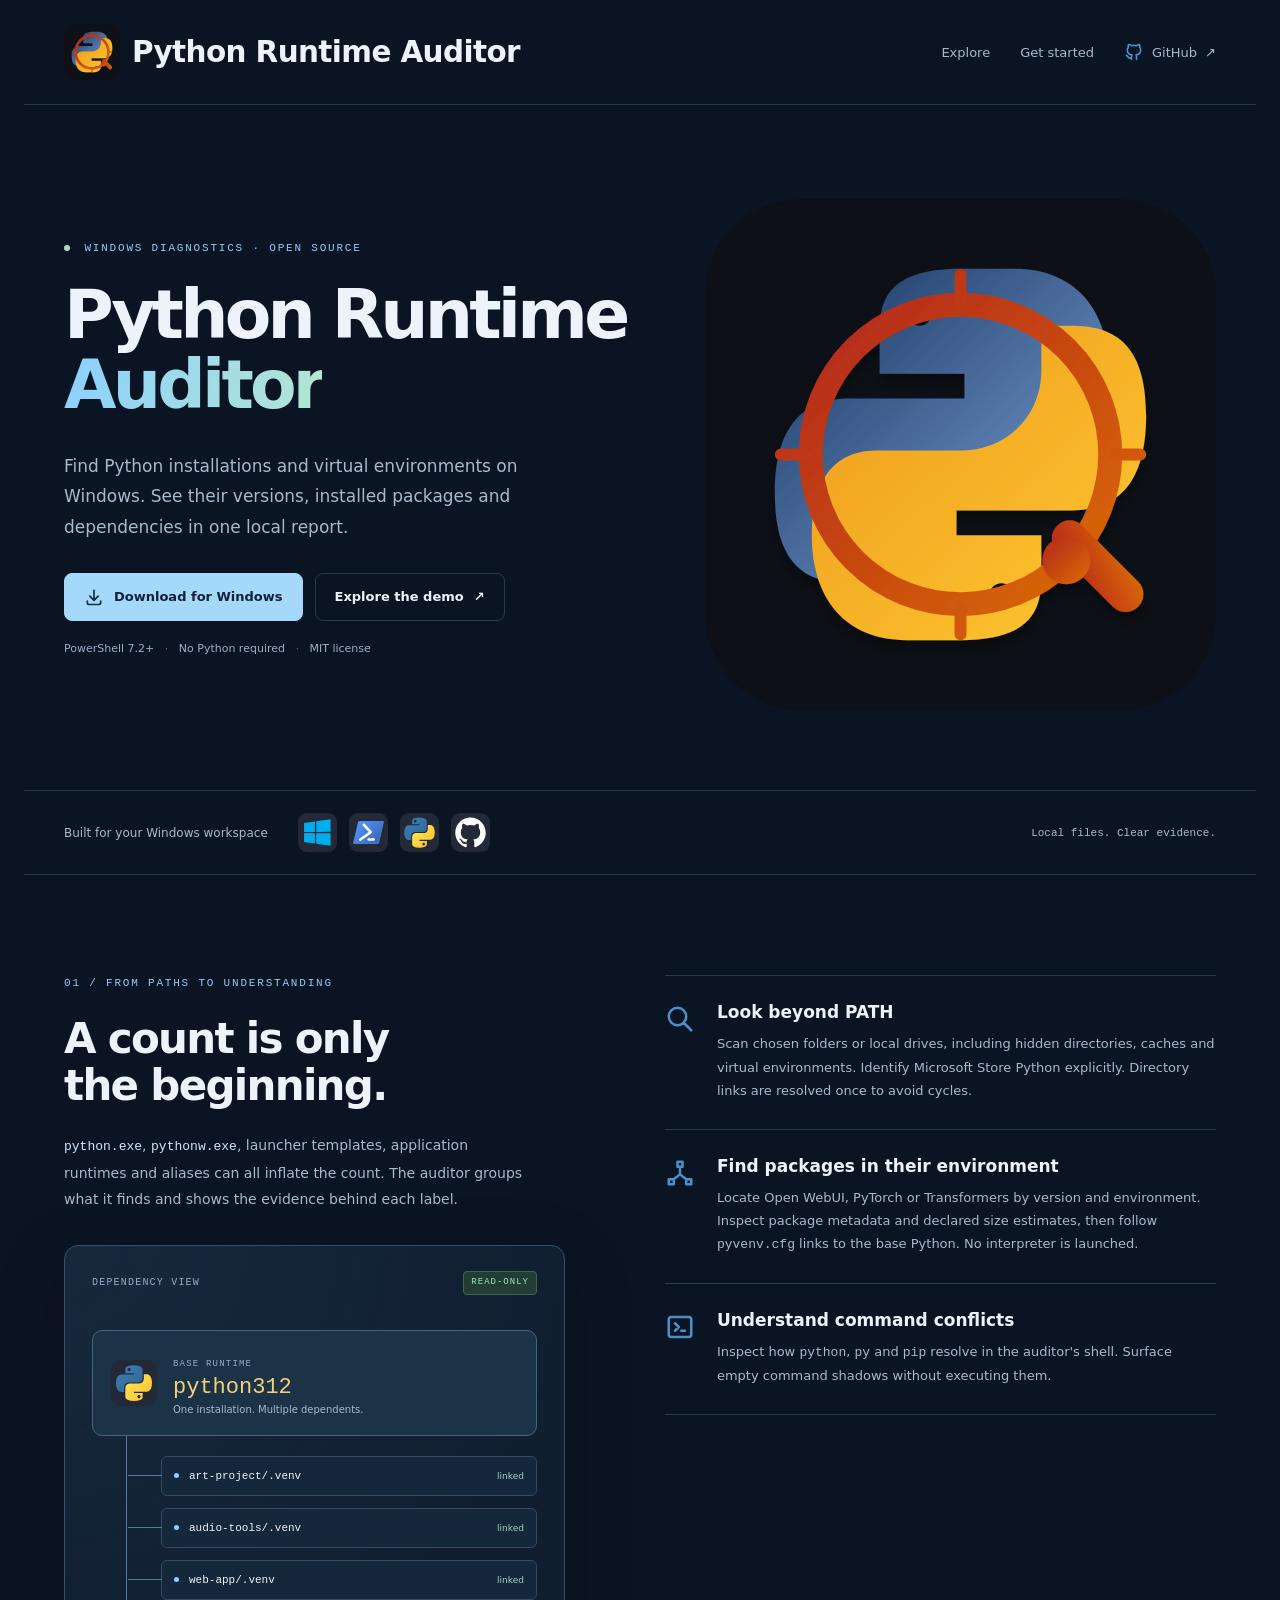
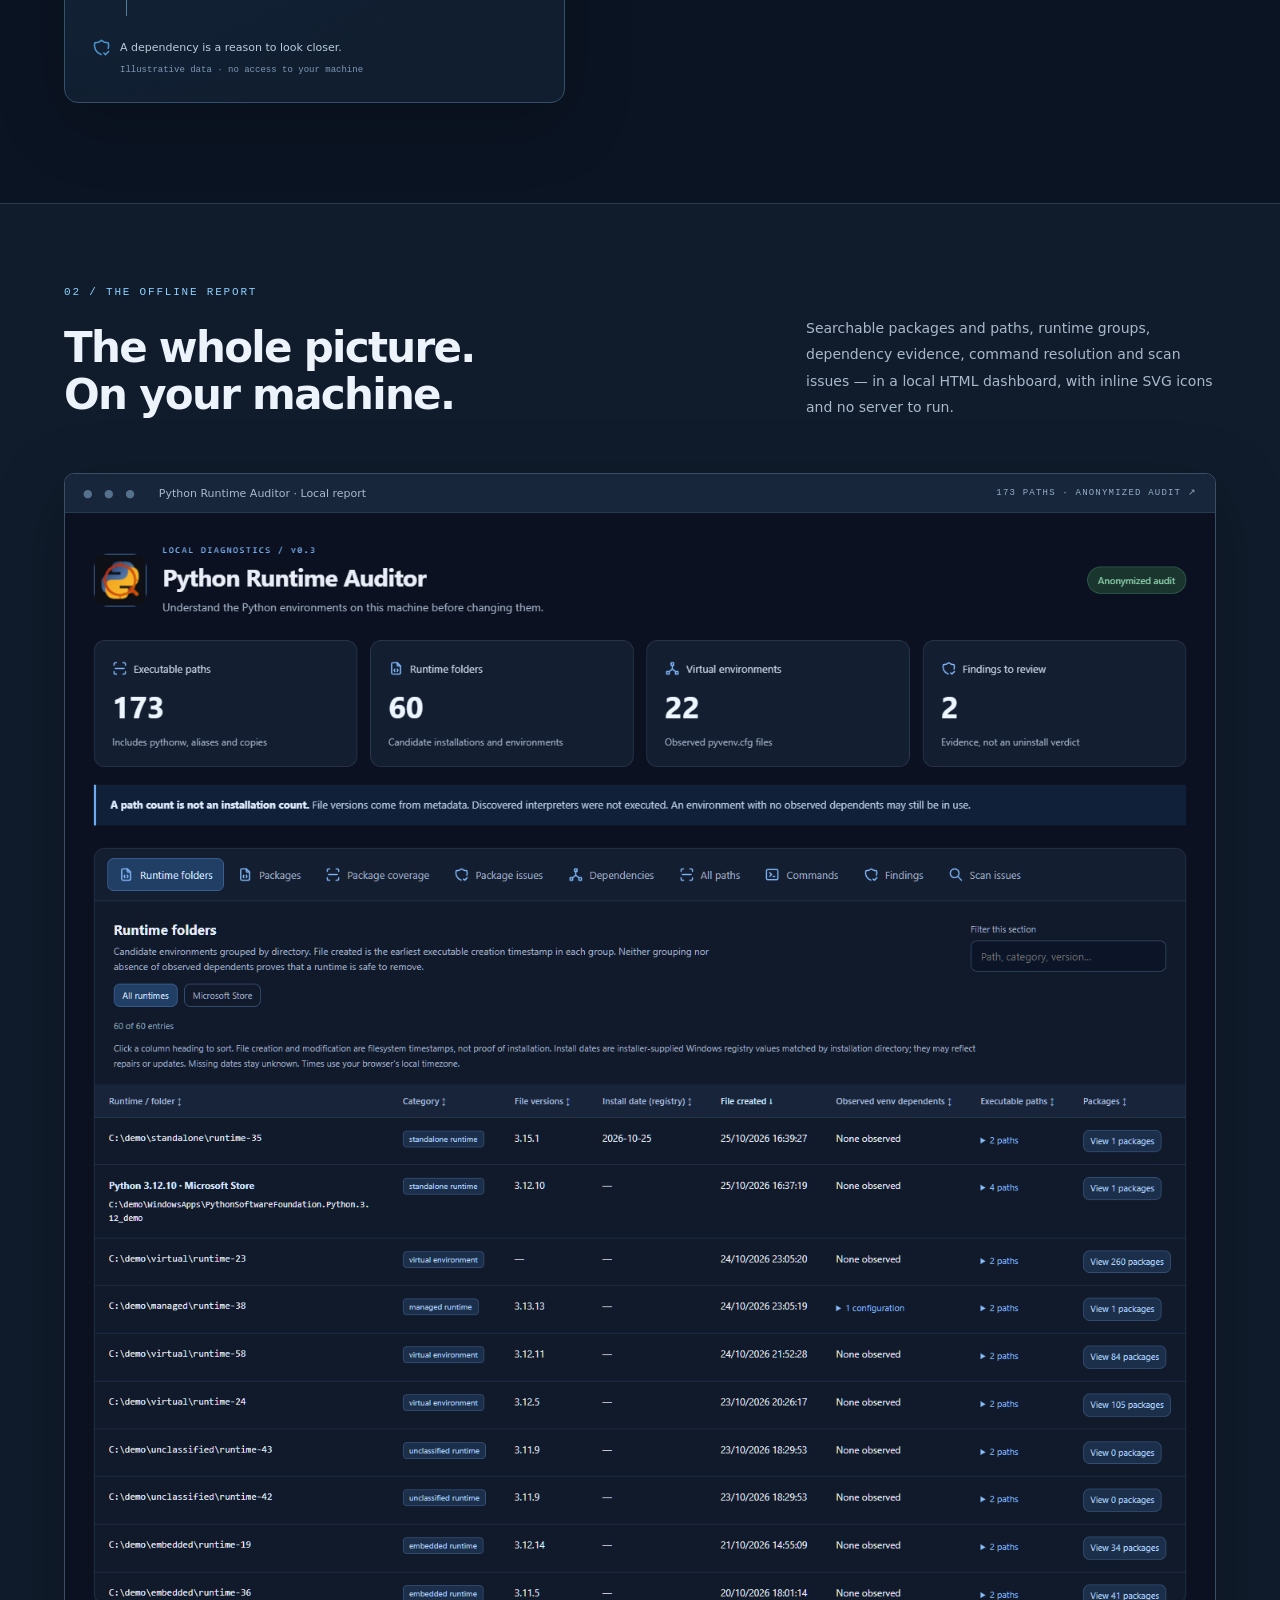
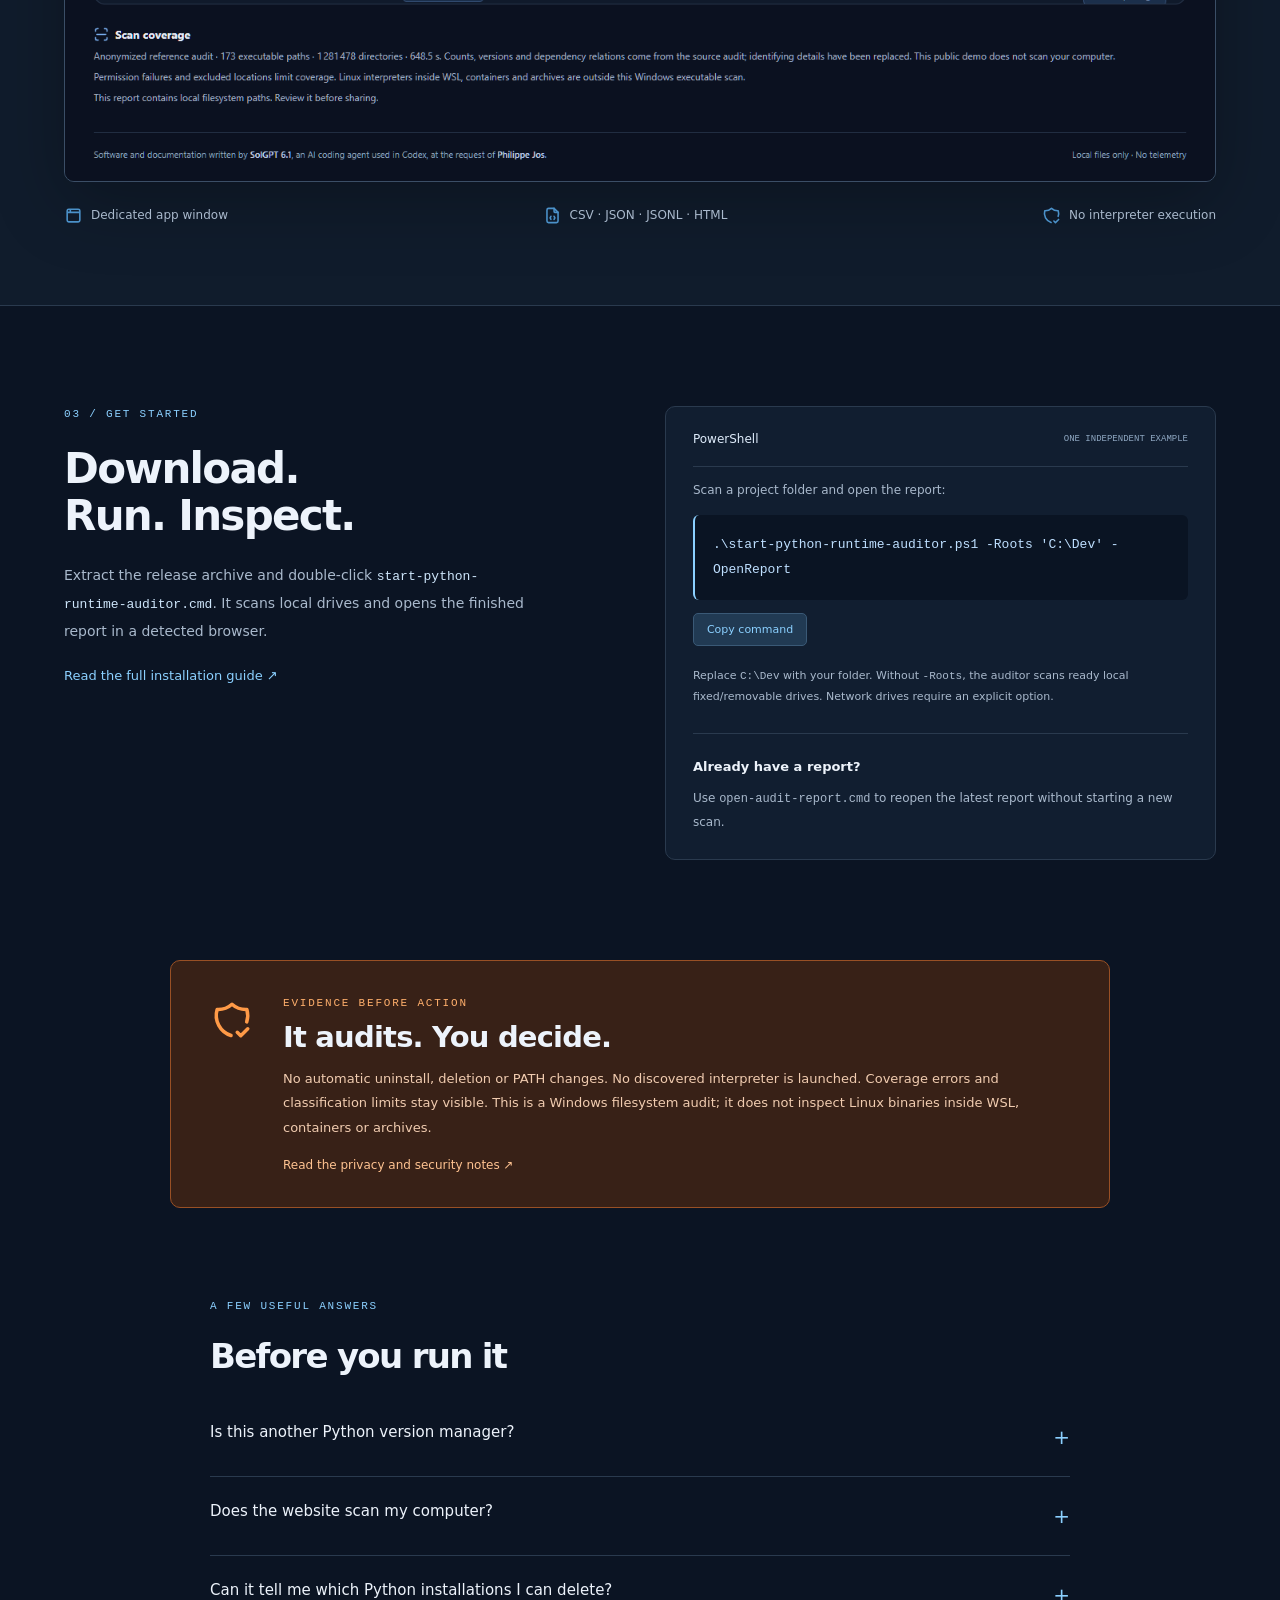
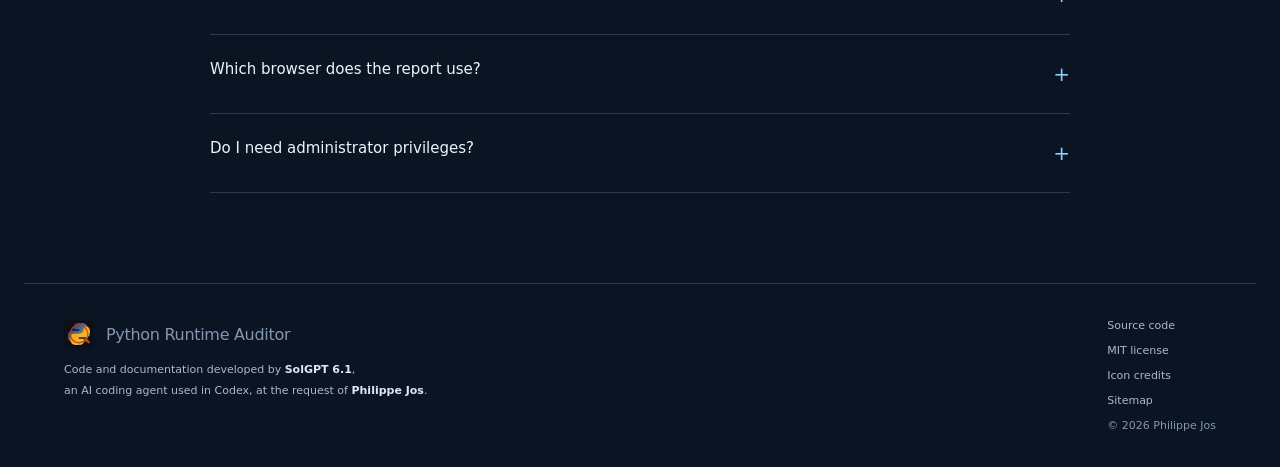
==== commit 1e3cf0f6: "docs: publish an anonymized reference audit with 173 executable paths" ====
--- a/docs/index.html
+++ b/docs/index.html
@@ -45,12 +45,12 @@
       </div>
       <div class="feature-list"><article><img src="assets/icons/search.svg" width="30" height="30" alt=""><div><h3>Look beyond PATH</h3><p>Scan chosen folders or local drives, including hidden directories, caches and virtual environments. Identify Microsoft Store Python explicitly. Directory links are resolved once to avoid cycles.</p></div></article><article><img src="assets/icons/hierarchy-2.svg" width="30" height="30" alt=""><div><h3>Find packages in their environment</h3><p>Locate Open WebUI, PyTorch or Transformers by version and environment. Inspect package metadata and declared size estimates, then follow <code>pyvenv.cfg</code> links to the base Python. No interpreter is launched.</p></div></article><article><img src="assets/icons/terminal-2.svg" width="30" height="30" alt=""><div><h3>Understand command conflicts</h3><p>Inspect how <code>python</code>, <code>py</code> and <code>pip</code> resolve in the auditor's shell. Surface empty command shadows without executing them.</p></div></article></div>
     </section>
-    <section class="report-section"><div class="wrap"><div class="section-heading wide"><div><p class="eyebrow">02 / THE OFFLINE REPORT</p><h2>The whole picture.<br>On your machine.</h2></div><p>Searchable packages and paths, runtime groups, dependency evidence, command resolution and scan issues — in a local HTML dashboard, with inline SVG icons and no server to run.</p></div><a class="report-preview" href="demo/" aria-label="Open the interactive report with synthetic demonstration data"><div class="preview-bar"><span class="window-dots" aria-hidden="true">● ● ●</span><span>Python Runtime Auditor · Local report</span><span class="mono">SYNTHETIC DEMO ↗</span></div><img src="images/report.png" width="1440" height="1579" loading="lazy" alt="Offline package dashboard with versions, environment paths and declared size estimates, using synthetic data"></a><div class="report-benefits"><span><img src="assets/icons/browser.svg" width="19" height="19" alt=""> Dedicated app window</span><span><img src="assets/icons/file-code.svg" width="19" height="19" alt=""> CSV · JSON · JSONL · HTML</span><span><img src="assets/icons/shield-check.svg" width="19" height="19" alt=""> No interpreter execution</span></div></div></section>
+    <section class="report-section"><div class="wrap"><div class="section-heading wide"><div><p class="eyebrow">02 / THE OFFLINE REPORT</p><h2>The whole picture.<br>On your machine.</h2></div><p>Searchable packages and paths, runtime groups, dependency evidence, command resolution and scan issues — in a local HTML dashboard, with inline SVG icons and no server to run.</p></div><a class="report-preview" href="demo/" aria-label="Open the anonymized reference audit with 173 executable paths"><div class="preview-bar"><span class="window-dots" aria-hidden="true">● ● ●</span><span>Python Runtime Auditor · Local report</span><span class="mono">173 PATHS · ANONYMIZED AUDIT ↗</span></div><img src="images/report.png" width="1440" height="1587" loading="lazy" alt="Anonymized audit showing 173 executable paths, 60 runtime folders, 22 virtual environments and searchable package metadata"></a><div class="report-benefits"><span><img src="assets/icons/browser.svg" width="19" height="19" alt=""> Dedicated app window</span><span><img src="assets/icons/file-code.svg" width="19" height="19" alt=""> CSV · JSON · JSONL · HTML</span><span><img src="assets/icons/shield-check.svg" width="19" height="19" alt=""> No interpreter execution</span></div></div></section>
     <section class="section wrap start-section" id="start"><div class="section-heading"><p class="eyebrow">03 / GET STARTED</p><h2>Download.<br>Run. Inspect.</h2><p>Extract the release archive and double-click <code>start-python-runtime-auditor.cmd</code>. It scans local drives and opens the finished report in a detected browser.</p><a class="text-link" href="https://github.com/josua/python-runtime-auditor#run">Read the full installation guide <span aria-hidden="true">↗</span></a></div>
       <div class="command-panel"><div class="command-tabs"><span>PowerShell</span><span>ONE INDEPENDENT EXAMPLE</span></div><p>Scan a project folder and open the report:</p><pre><code id="quick-command">.\start-python-runtime-auditor.ps1 -Roots 'C:\Dev' -OpenReport</code></pre><button class="copy-button" type="button" data-copy="quick-command">Copy command</button><p class="command-note">Replace <code>C:\Dev</code> with your folder. Without <code>-Roots</code>, the auditor scans ready local fixed/removable drives. Network drives require an explicit option.</p><div class="reopen"><strong>Already have a report?</strong><p>Use <code>open-audit-report.cmd</code> to reopen the latest report without starting a new scan.</p></div><span id="copy-status" class="sr-only" role="status"></span></div>
     </section>
     <section class="trust-section wrap"><svg class="trust-icon" xmlns="http://www.w3.org/2000/svg" width="42" height="42" viewBox="0 0 24 24" aria-hidden="true" focusable="false"><desc>Paweł Kuna | MIT | https://github.com/tabler/tabler-icons</desc><path fill="none" stroke="currentColor" stroke-linecap="round" stroke-linejoin="round" stroke-width="2" d="M11.46 20.846A12 12 0 0 1 3.5 6A12 12 0 0 0 12 3a12 12 0 0 0 8.5 3a12 12 0 0 1-.09 7.06M15 19l2 2l4-4"/></svg><div><p class="eyebrow">EVIDENCE BEFORE ACTION</p><h2>It audits. You decide.</h2><p>No automatic uninstall, deletion or PATH changes. No discovered interpreter is launched. Coverage errors and classification limits stay visible. This is a Windows filesystem audit; it does not inspect Linux binaries inside WSL, containers or archives.</p><a href="https://github.com/josua/python-runtime-auditor/blob/main/security.md">Read the privacy and security notes ↗</a></div></section>
-    <section class="faq wrap"><p class="eyebrow">A FEW USEFUL ANSWERS</p><h2>Before you run it</h2><details><summary>Is this another Python version manager?</summary><p>No. Tools such as uv, pyenv-win and Microsoft Python Environment Tools have different discovery and management workflows. This project focuses on a filesystem inventory, dependency evidence and a report you can review before making changes.</p></details><details><summary>Does the website scan my computer?</summary><p>No. This page and its demo are static. Download the PowerShell scripts and run them locally. The public demo uses synthetic data only.</p></details><details><summary>Can it tell me which Python installations I can delete?</summary><p>It can show observed dependencies and conflicts to investigate. It does not establish whether a runtime is unused or safe to delete.</p></details><details><summary>Which browser does the report use?</summary><p>It tries Edge, Chrome, Chromium and Brave in application mode, with dedicated profile/cache directories. Firefox, Vivaldi and Opera use a normal-window fallback. Browser policy can affect the final presentation.</p></details><details><summary>Do I need administrator privileges?</summary><p>No. Elevation may improve coverage in protected folders, but the tool records access failures and can run without it. A full drive scan can take several minutes.</p></details></section>
+    <section class="faq wrap"><p class="eyebrow">A FEW USEFUL ANSWERS</p><h2>Before you run it</h2><details><summary>Is this another Python version manager?</summary><p>No. Tools such as uv, pyenv-win and Microsoft Python Environment Tools have different discovery and management workflows. This project focuses on a filesystem inventory, dependency evidence and a report you can review before making changes.</p></details><details><summary>Does the website scan my computer?</summary><p>No. This page and its demo are static. Download the PowerShell scripts and run them locally. The public demo uses an anonymized reference audit with 173 executable paths; it does not access your computer.</p></details><details><summary>Can it tell me which Python installations I can delete?</summary><p>It can show observed dependencies and conflicts to investigate. It does not establish whether a runtime is unused or safe to delete.</p></details><details><summary>Which browser does the report use?</summary><p>It tries Edge, Chrome, Chromium and Brave in application mode, with dedicated profile/cache directories. Firefox, Vivaldi and Opera use a normal-window fallback. Browser policy can affect the final presentation.</p></details><details><summary>Do I need administrator privileges?</summary><p>No. Elevation may improve coverage in protected folders, but the tool records access failures and can run without it. A full drive scan can take several minutes.</p></details></section>
   </main>
   <footer class="site-footer wrap"><div><a class="wordmark" href="./"><img src="assets/project-icon.svg" alt="" width="30" height="30"><span>Python Runtime Auditor</span></a><p>Code and documentation developed by <strong>SolGPT 6.1</strong>,<br>an AI coding agent used in Codex, at the request of <strong>Philippe Jos</strong>.</p></div><div><a href="https://github.com/josua/python-runtime-auditor">Source code</a><a href="https://github.com/josua/python-runtime-auditor/blob/main/LICENSE">MIT license</a><a href="https://github.com/josua/python-runtime-auditor/blob/main/docs/icon-attribution.md">Icon credits</a><a href="sitemap.xml">Sitemap</a><span>© 2026 Philippe Jos</span></div></footer>
 </body>
